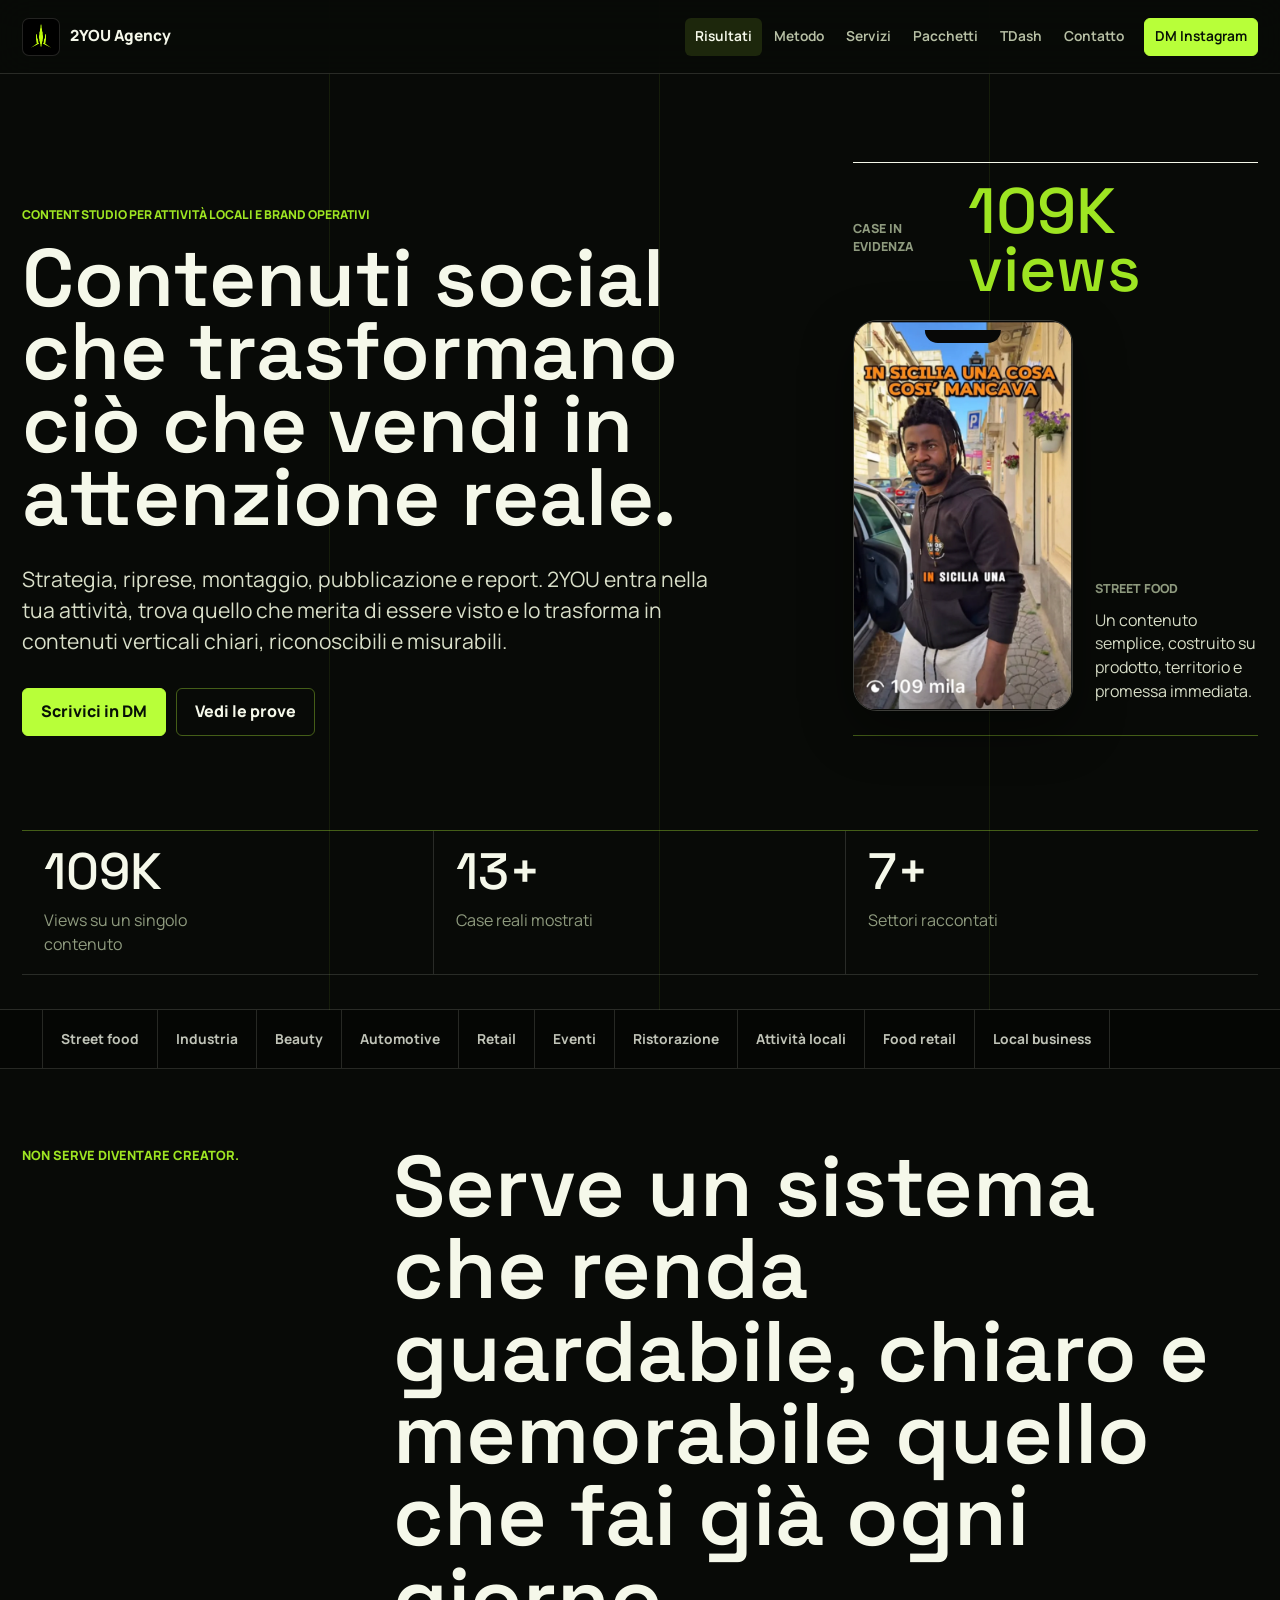
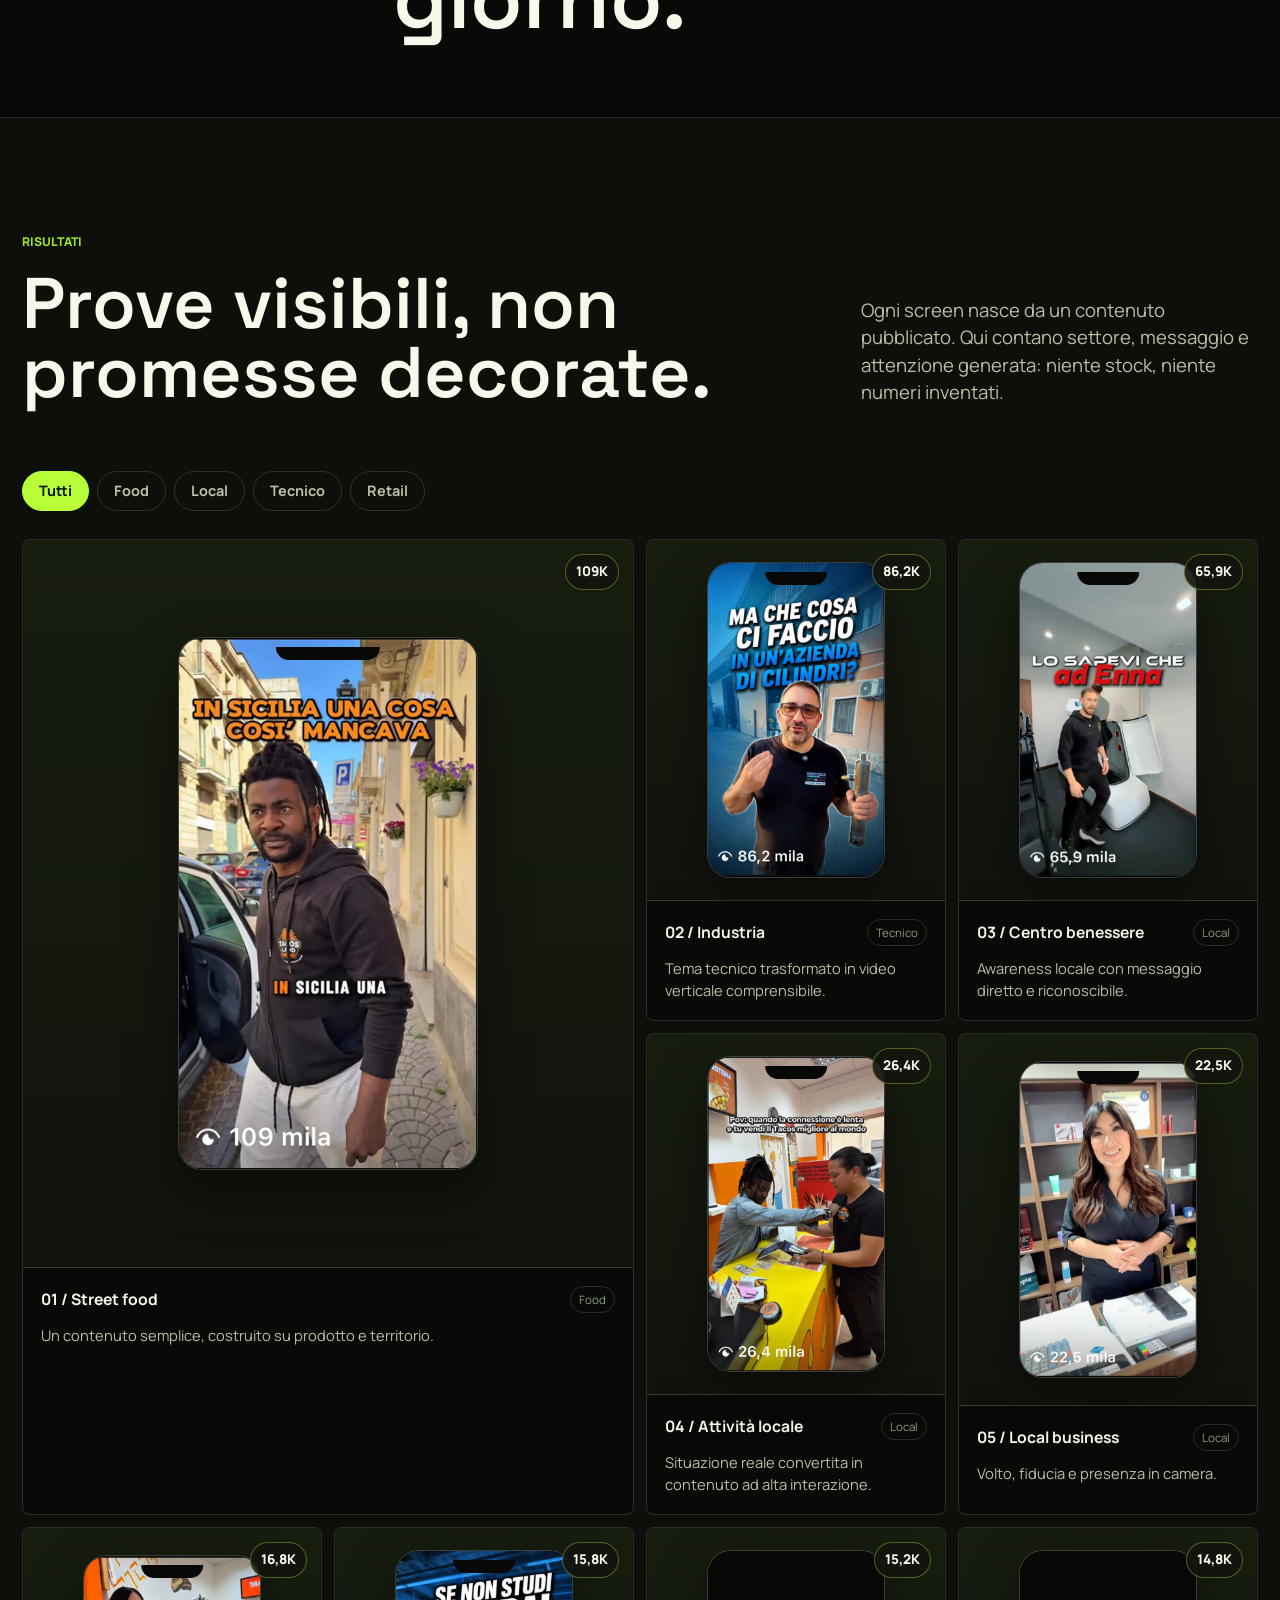
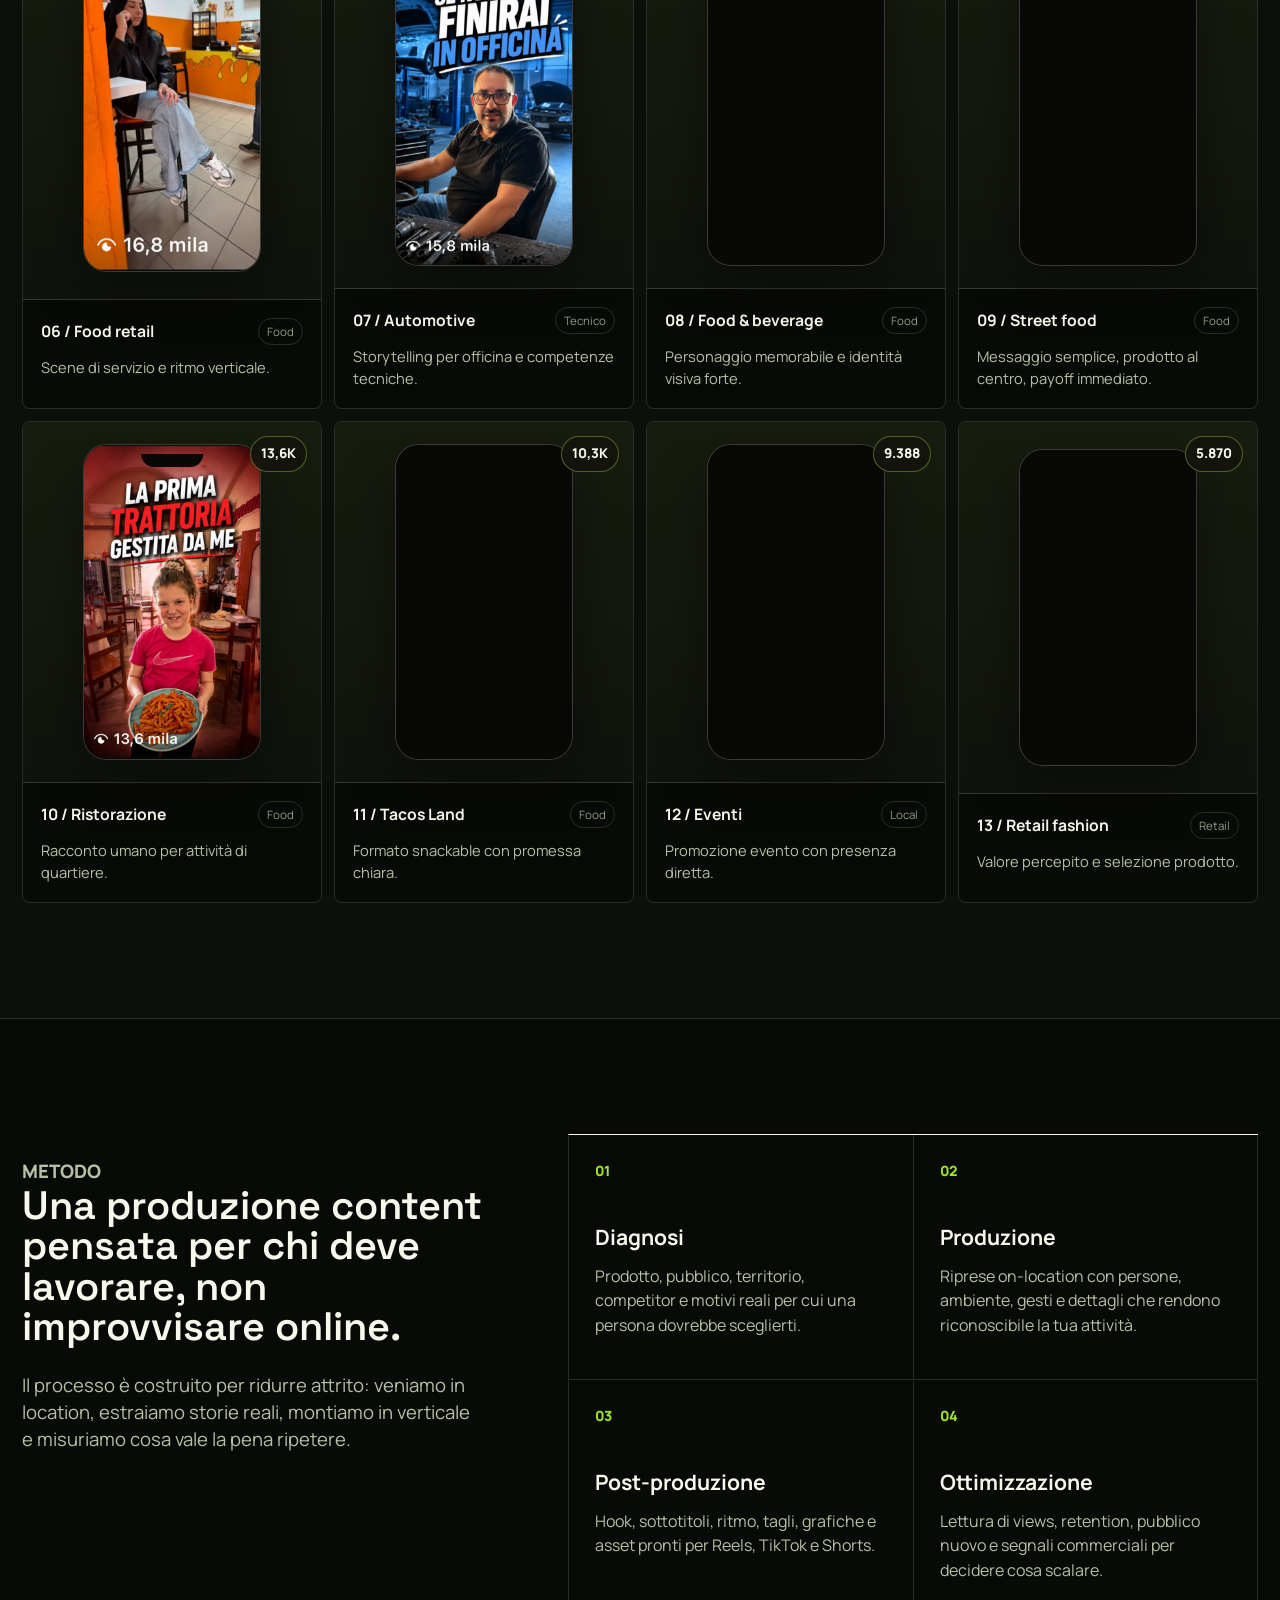
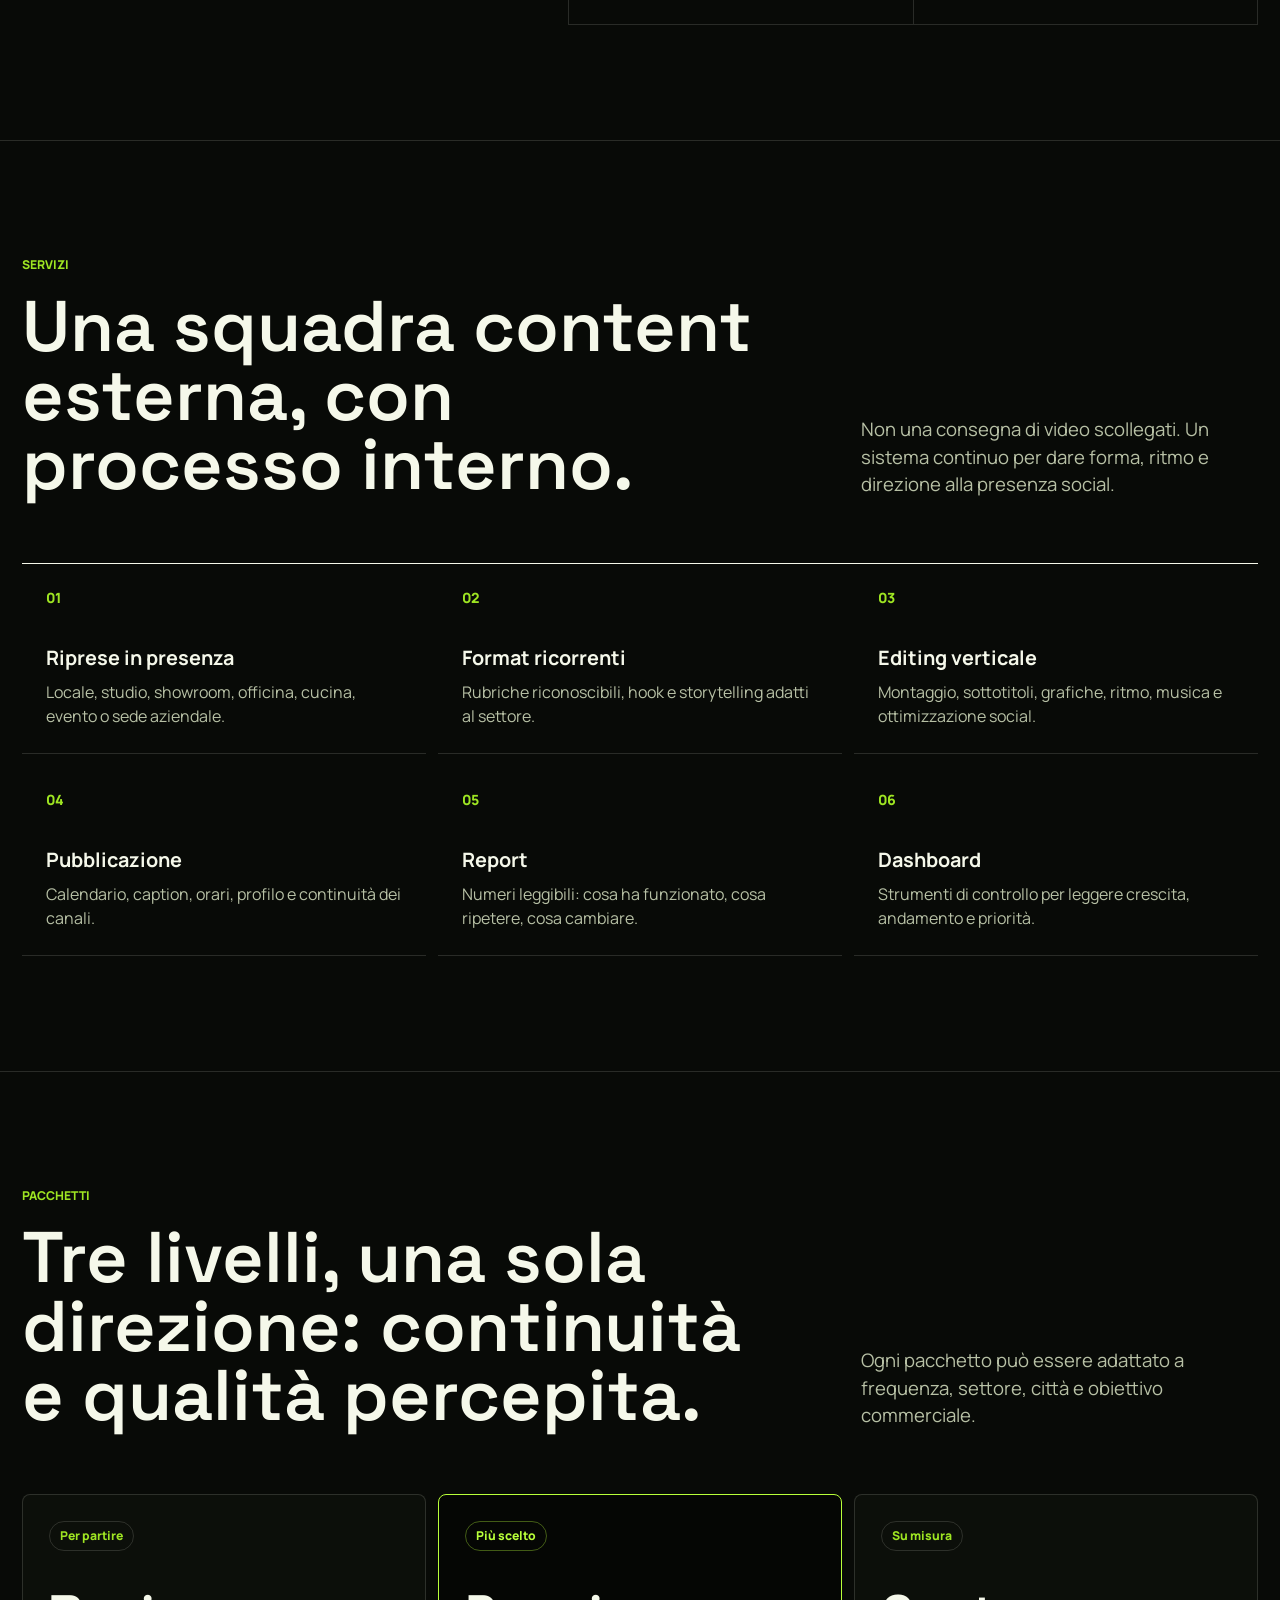
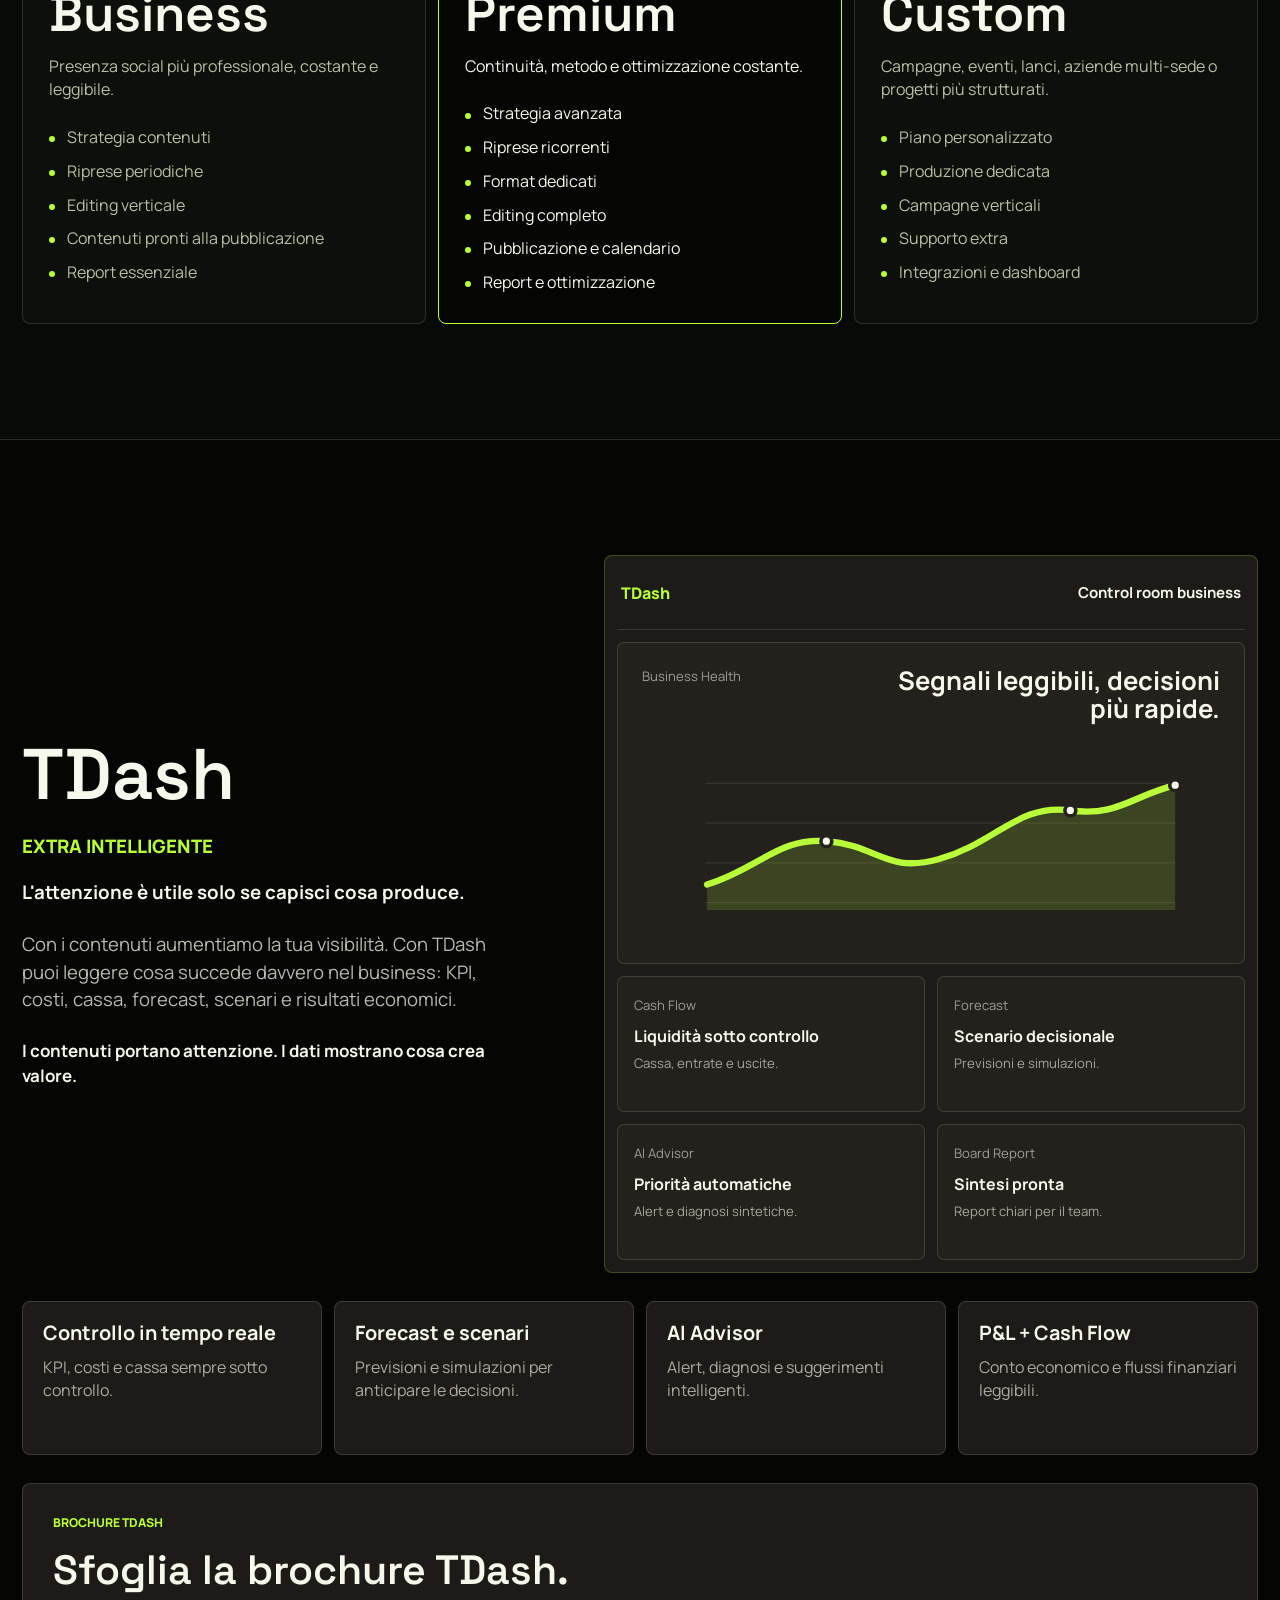
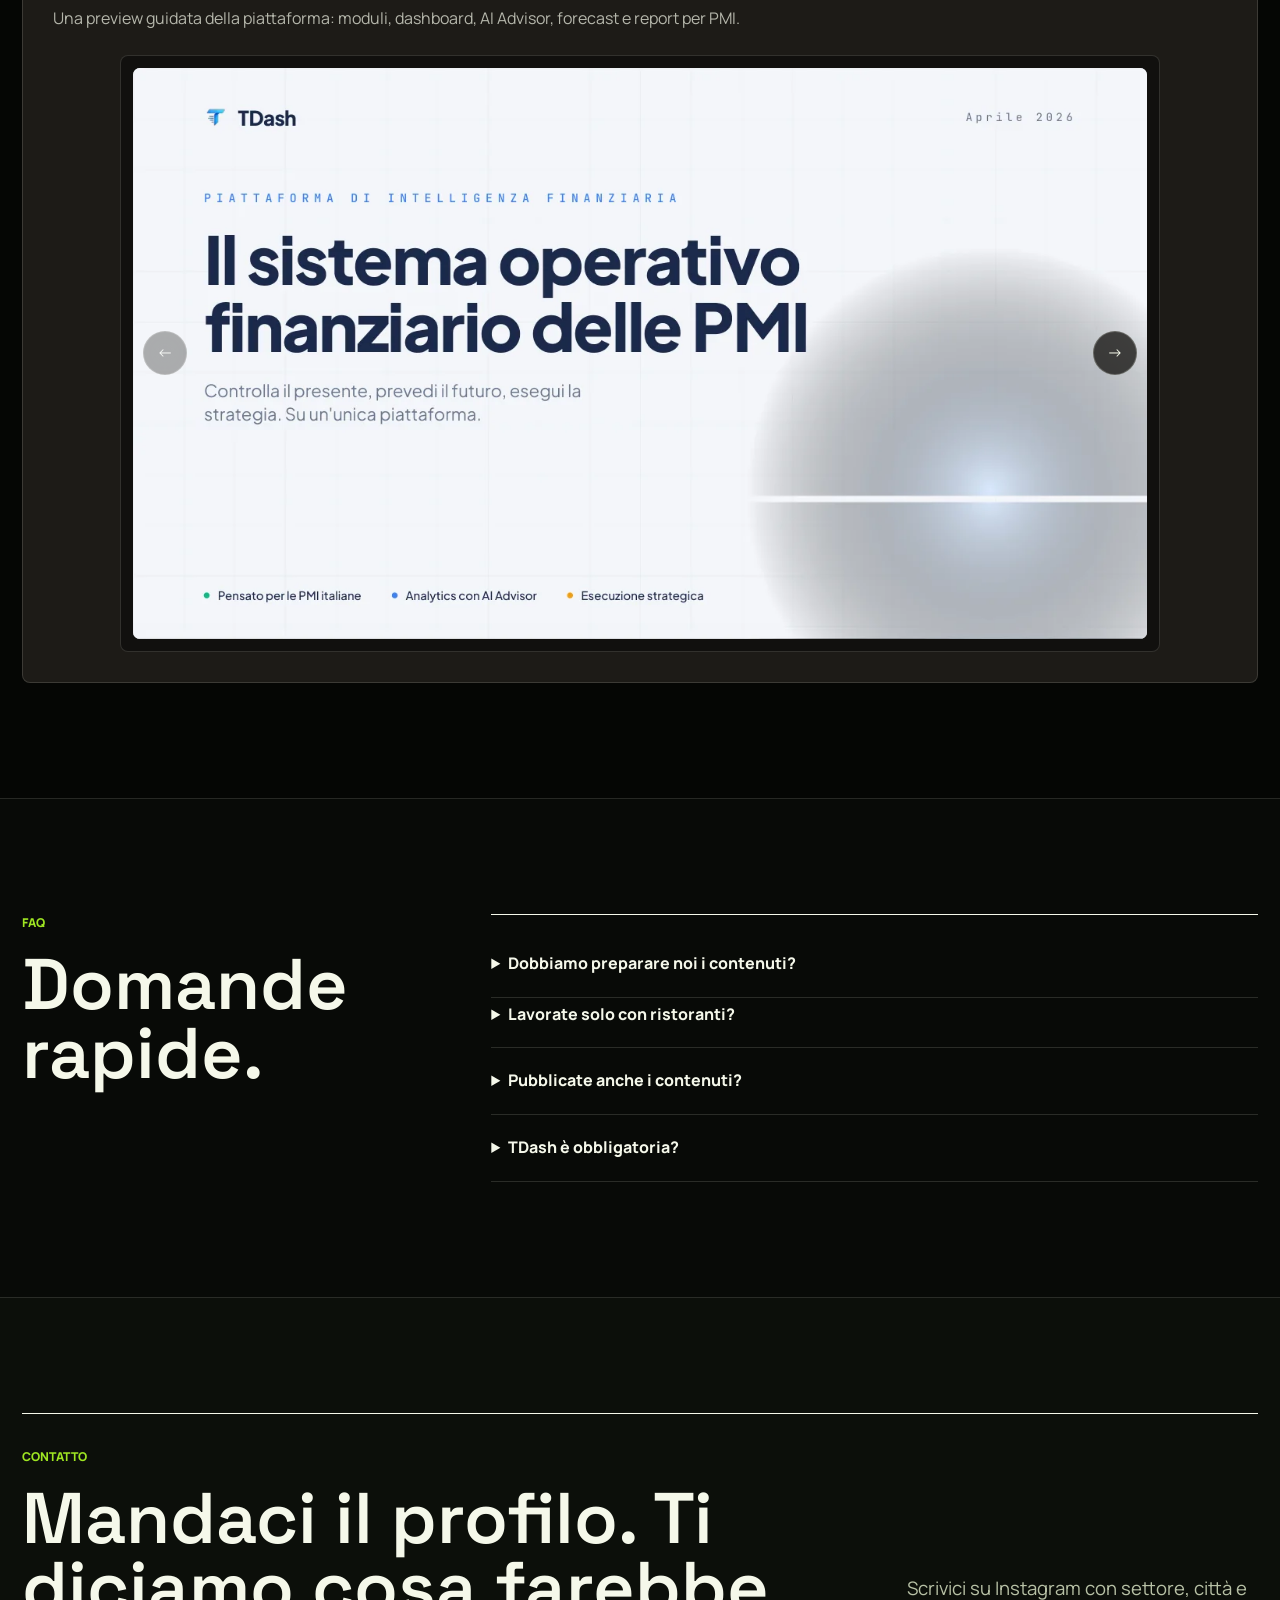
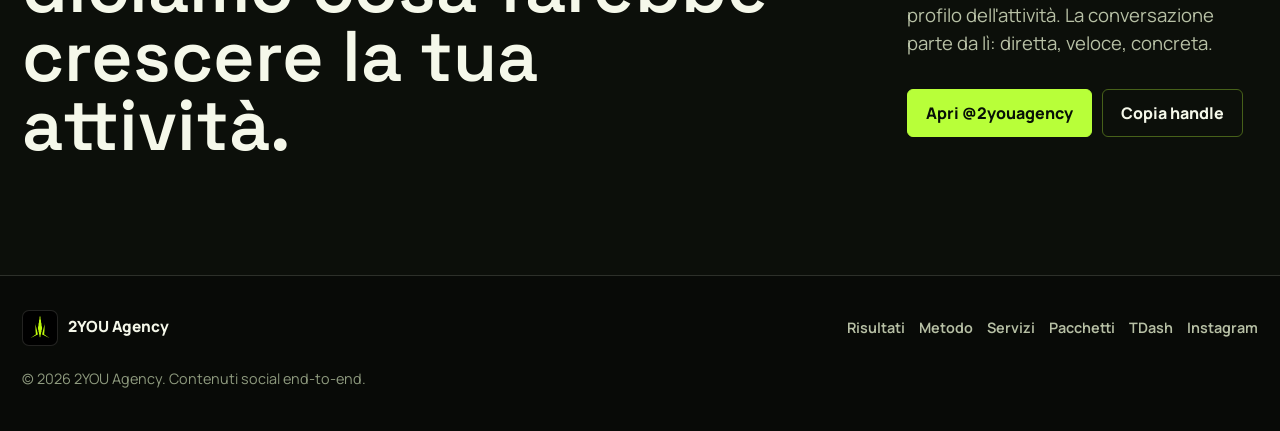
==== site/index.html @ 6267f38e "first commit" ====
<!doctype html>
<html lang="it">
  <head>
    <meta charset="utf-8">
    <meta name="viewport" content="width=device-width, initial-scale=1">
    <title>2YOU Agency | Video social, Reels e contenuti che generano attenzione</title>
    <meta name="description" content="2YOU Agency crea contenuti social end-to-end per aziende, professionisti e attività locali: strategia, riprese, editing, pubblicazione, report e risultati misurabili.">
    <meta name="theme-color" content="#f3eee6">
    <meta property="og:title" content="2YOU Agency">
    <meta property="og:description" content="Video verticali, Reels e contenuti social pensati per generare visibilità reale, richieste e riconoscibilità.">
    <meta property="og:type" content="website">
    <meta property="og:image" content="assets/brand/site-icon-512.png">
    <link rel="preconnect" href="https://fonts.googleapis.com">
    <link rel="preconnect" href="https://fonts.gstatic.com" crossorigin>
    <link href="https://fonts.googleapis.com/css2?family=Manrope:wght@400;500;600;700;800&family=Space+Grotesk:wght@500;600;700&display=swap" rel="stylesheet">
    <link rel="icon" type="image/png" sizes="32x32" href="assets/brand/favicon-32.png">
    <link rel="apple-touch-icon" href="assets/brand/apple-touch-icon.png">
    <link rel="stylesheet" href="styles.css">
  </head>
  <body>
    <a class="skip-link" href="#main">Salta al contenuto</a>

    <header class="site-header" data-header>
      <a class="brand" href="#top" aria-label="2YOU Agency home">
        <img src="assets/brand/logo-2you.png" alt="" width="40" height="40">
        <span data-brand-name>2YOU Agency</span>
      </a>

      <button class="nav-toggle" type="button" aria-expanded="false" aria-controls="site-nav" aria-label="Apri menu">
        <span></span>
        <span></span>
      </button>

      <nav id="site-nav" class="site-nav" aria-label="Navigazione principale">
        <a href="#risultati">Risultati</a>
        <a href="#metodo">Metodo</a>
        <a href="#servizi">Servizi</a>
        <a href="#pacchetti">Pacchetti</a>
        <a href="#tdash">TDash</a>
        <a href="#contatto">Contatto</a>
        <a class="nav-cta" href="https://www.instagram.com/2youagency/" target="_blank" rel="noopener">DM Instagram</a>
      </nav>
    </header>

    <main id="main">
      <section id="top" class="hero" aria-labelledby="hero-title">
        <div class="hero-copy" data-reveal>
          <p class="eyebrow">Content studio per attività locali e brand operativi</p>
          <h1 id="hero-title">Contenuti social che trasformano ciò che vendi in attenzione reale.</h1>
          <p class="hero-lead">Strategia, riprese, montaggio, pubblicazione e report. 2YOU entra nella tua attività, trova quello che merita di essere visto e lo trasforma in contenuti verticali chiari, riconoscibili e misurabili.</p>
          <div class="hero-actions">
            <a class="button button-primary" href="https://www.instagram.com/2youagency/" target="_blank" rel="noopener">Scrivici in DM</a>
            <a class="button button-secondary" href="#risultati">Vedi le prove</a>
          </div>
        </div>

        <aside class="hero-proof" aria-label="Case in evidenza" data-reveal>
          <div class="proof-header">
            <span>Case in evidenza</span>
            <strong>109K views</strong>
          </div>
          <div class="proof-visual">
            <div class="phone-shell hero-phone">
              <img src="assets/screens/work-09.webp" alt="Risultato Street food con 109K views organiche" width="1080" height="1920" loading="eager" fetchpriority="high" decoding="async">
            </div>
            <div class="proof-note">
              <span>Street food</span>
              <p>Un contenuto semplice, costruito su prodotto, territorio e promessa immediata.</p>
            </div>
          </div>
        </aside>

        <div class="hero-metrics" aria-label="Metriche principali" data-reveal>
          <article>
            <span data-counter data-value="109" data-suffix="K">109K</span>
            <p>Views su un singolo contenuto</p>
          </article>
          <article>
            <span data-counter data-value="13" data-suffix="+">13+</span>
            <p>Case reali mostrati</p>
          </article>
          <article>
            <span data-counter data-value="7" data-suffix="+">7+</span>
            <p>Settori raccontati</p>
          </article>
        </div>
      </section>

      <section class="proof-strip" aria-label="Settori serviti">
        <div class="proof-track">
          <span>Street food</span>
          <span>Industria</span>
          <span>Beauty</span>
          <span>Automotive</span>
          <span>Retail</span>
          <span>Eventi</span>
          <span>Ristorazione</span>
          <span>Attività locali</span>
          <span>Food retail</span>
          <span>Local business</span>
        </div>
      </section>

      <section class="statement section-tight" aria-label="Manifesto">
        <div class="section-shell statement-panel" data-reveal>
          <p>Non serve diventare creator.</p>
          <h2>Serve un sistema che renda guardabile, chiaro e memorabile quello che fai già ogni giorno.</h2>
        </div>
      </section>

      <section id="risultati" class="section results-section" aria-labelledby="results-title">
        <div class="section-shell">
          <div class="section-heading split" data-reveal>
            <div>
              <p class="section-label">Risultati</p>
              <h2 id="results-title">Prove visibili, non promesse decorate.</h2>
            </div>
            <p>Ogni screen nasce da un contenuto pubblicato. Qui contano settore, messaggio e attenzione generata: niente stock, niente numeri inventati.</p>
          </div>

          <div class="result-controls" aria-label="Filtra risultati" data-reveal>
            <button class="filter is-active" type="button" data-filter="all">Tutti</button>
            <button class="filter" type="button" data-filter="food">Food</button>
            <button class="filter" type="button" data-filter="local">Local</button>
            <button class="filter" type="button" data-filter="technical">Tecnico</button>
            <button class="filter" type="button" data-filter="retail">Retail</button>
          </div>

          <div id="result-grid" class="result-grid" aria-live="polite"></div>
        </div>
      </section>

      <section id="metodo" class="section method-section" aria-labelledby="method-title">
        <div class="section-shell method-layout">
          <div class="sticky-copy" data-reveal>
            <p class="section-label">Metodo</p>
            <h2 id="method-title">Una produzione content pensata per chi deve lavorare, non improvvisare online.</h2>
            <p>Il processo è costruito per ridurre attrito: veniamo in location, estraiamo storie reali, montiamo in verticale e misuriamo cosa vale la pena ripetere.</p>
          </div>

          <div class="method-board" data-reveal>
            <article>
              <span>01</span>
              <h3>Diagnosi</h3>
              <p>Prodotto, pubblico, territorio, competitor e motivi reali per cui una persona dovrebbe sceglierti.</p>
            </article>
            <article>
              <span>02</span>
              <h3>Produzione</h3>
              <p>Riprese on-location con persone, ambiente, gesti e dettagli che rendono riconoscibile la tua attività.</p>
            </article>
            <article>
              <span>03</span>
              <h3>Post-produzione</h3>
              <p>Hook, sottotitoli, ritmo, tagli, grafiche e asset pronti per Reels, TikTok e Shorts.</p>
            </article>
            <article>
              <span>04</span>
              <h3>Ottimizzazione</h3>
              <p>Lettura di views, retention, pubblico nuovo e segnali commerciali per decidere cosa scalare.</p>
            </article>
          </div>
        </div>
      </section>

      <section id="servizi" class="section services-section" aria-labelledby="services-title">
        <div class="section-shell">
          <div class="section-heading split" data-reveal>
            <div>
              <p class="section-label">Servizi</p>
              <h2 id="services-title">Una squadra content esterna, con processo interno.</h2>
            </div>
            <p>Non una consegna di video scollegati. Un sistema continuo per dare forma, ritmo e direzione alla presenza social.</p>
          </div>

          <div class="service-grid">
            <article data-reveal>
              <span>01</span>
              <h3>Riprese in presenza</h3>
              <p>Locale, studio, showroom, officina, cucina, evento o sede aziendale.</p>
            </article>
            <article data-reveal>
              <span>02</span>
              <h3>Format ricorrenti</h3>
              <p>Rubriche riconoscibili, hook e storytelling adatti al settore.</p>
            </article>
            <article data-reveal>
              <span>03</span>
              <h3>Editing verticale</h3>
              <p>Montaggio, sottotitoli, grafiche, ritmo, musica e ottimizzazione social.</p>
            </article>
            <article data-reveal>
              <span>04</span>
              <h3>Pubblicazione</h3>
              <p>Calendario, caption, orari, profilo e continuità dei canali.</p>
            </article>
            <article data-reveal>
              <span>05</span>
              <h3>Report</h3>
              <p>Numeri leggibili: cosa ha funzionato, cosa ripetere, cosa cambiare.</p>
            </article>
            <article data-reveal>
              <span>06</span>
              <h3>Dashboard</h3>
              <p>Strumenti di controllo per leggere crescita, andamento e priorità.</p>
            </article>
          </div>
        </div>
      </section>

      <section id="pacchetti" class="section packages-section" aria-labelledby="packages-title">
        <div class="section-shell">
          <div class="section-heading split" data-reveal>
            <div>
              <p class="section-label">Pacchetti</p>
              <h2 id="packages-title">Tre livelli, una sola direzione: continuità e qualità percepita.</h2>
            </div>
            <p>Ogni pacchetto può essere adattato a frequenza, settore, città e obiettivo commerciale.</p>
          </div>

          <div class="package-grid">
            <article class="package-card" data-reveal>
              <span class="package-badge">Per partire</span>
              <h3>Business</h3>
              <p>Presenza social più professionale, costante e leggibile.</p>
              <ul>
                <li>Strategia contenuti</li>
                <li>Riprese periodiche</li>
                <li>Editing verticale</li>
                <li>Contenuti pronti alla pubblicazione</li>
                <li>Report essenziale</li>
              </ul>
            </article>

            <article class="package-card package-featured" data-reveal>
              <span class="package-badge">Più scelto</span>
              <h3>Premium</h3>
              <p>Continuità, metodo e ottimizzazione costante.</p>
              <ul>
                <li>Strategia avanzata</li>
                <li>Riprese ricorrenti</li>
                <li>Format dedicati</li>
                <li>Editing completo</li>
                <li>Pubblicazione e calendario</li>
                <li>Report e ottimizzazione</li>
              </ul>
            </article>

            <article class="package-card" data-reveal>
              <span class="package-badge">Su misura</span>
              <h3>Custom</h3>
              <p>Campagne, eventi, lanci, aziende multi-sede o progetti più strutturati.</p>
              <ul>
                <li>Piano personalizzato</li>
                <li>Produzione dedicata</li>
                <li>Campagne verticali</li>
                <li>Supporto extra</li>
                <li>Integrazioni e dashboard</li>
              </ul>
            </article>
          </div>
        </div>
      </section>

      <section id="tdash" class="section tdash-section" aria-labelledby="tdash-title">
        <div class="section-shell tdash-layout">
          <div class="tdash-copy" data-reveal>
            <h2 id="tdash-title">TDash</h2>
            <p class="section-label">Extra intelligente</p>
            <h3>L'attenzione è utile solo se capisci cosa produce.</h3>
            <p>Con i contenuti aumentiamo la tua visibilità. Con TDash puoi leggere cosa succede davvero nel business: KPI, costi, cassa, forecast, scenari e risultati economici.</p>
            <strong>I contenuti portano attenzione. I dati mostrano cosa crea valore.</strong>
          </div>

          <div class="tdash-visual" aria-label="Mockup dashboard TDash dimostrativo" data-reveal>
            <div class="dashboard-top">
              <span>TDash</span>
              <strong>Control room business</strong>
            </div>
            <article class="dashboard-hero-card">
              <div class="dashboard-card-header">
                <span>Business Health</span>
                <strong>Segnali leggibili, decisioni più rapide.</strong>
              </div>
              <svg class="dashboard-chart" viewBox="0 0 640 220" role="img" aria-label="Grafico dimostrativo TDash con andamento business pulito">
                <path class="chart-grid" d="M70 48H590M70 92H590M70 136H590M70 180H590"></path>
                <path class="chart-area" d="M72 160C130 142 150 108 204 112C260 116 270 148 328 132C392 114 416 70 474 78C526 85 542 62 590 50V188H72Z"></path>
                <path class="chart-line" d="M72 160C130 142 150 108 204 112C260 116 270 148 328 132C392 114 416 70 474 78C526 85 542 62 590 50"></path>
                <circle class="chart-point" cx="204" cy="112" r="6"></circle>
                <circle class="chart-point" cx="474" cy="78" r="6"></circle>
                <circle class="chart-point" cx="590" cy="50" r="6"></circle>
              </svg>
            </article>
            <div class="dashboard-metric-grid">
              <article class="dashboard-card">
                <span>Cash Flow</span>
                <strong>Liquidità sotto controllo</strong>
                <em>Cassa, entrate e uscite.</em>
              </article>
              <article class="dashboard-card">
                <span>Forecast</span>
                <strong>Scenario decisionale</strong>
                <em>Previsioni e simulazioni.</em>
              </article>
              <article class="dashboard-card">
                <span>AI Advisor</span>
                <strong>Priorità automatiche</strong>
                <em>Alert e diagnosi sintetiche.</em>
              </article>
              <article class="dashboard-card">
                <span>Board Report</span>
                <strong>Sintesi pronta</strong>
                <em>Report chiari per il team.</em>
              </article>
            </div>
          </div>
        </div>

        <div class="section-shell benefit-grid">
          <article data-reveal>
            <h3>Controllo in tempo reale</h3>
            <p>KPI, costi e cassa sempre sotto controllo.</p>
          </article>
          <article data-reveal>
            <h3>Forecast e scenari</h3>
            <p>Previsioni e simulazioni per anticipare le decisioni.</p>
          </article>
          <article data-reveal>
            <h3>AI Advisor</h3>
            <p>Alert, diagnosi e suggerimenti intelligenti.</p>
          </article>
          <article data-reveal>
            <h3>P&amp;L + Cash Flow</h3>
            <p>Conto economico e flussi finanziari leggibili.</p>
          </article>
        </div>

        <div id="tdash-brochure" class="section-shell brochure-module" data-reveal>
          <div class="brochure-copy">
            <p class="section-label">Brochure TDash</p>
            <h3>Sfoglia la brochure TDash.</h3>
            <p>Una preview guidata della piattaforma: moduli, dashboard, AI Advisor, forecast e report per PMI.</p>
          </div>

          <div class="brochure-reader" tabindex="0" aria-label="Viewer brochure TDash">
            <div class="reader-frame">
              <button class="reader-arrow reader-arrow-prev" type="button" aria-label="Pagina precedente brochure" data-brochure-prev>
                <span aria-hidden="true">&larr;</span>
              </button>
              <button class="reader-page-button" type="button" aria-label="Ingrandisci pagina brochure TDash" data-brochure-zoom-open>
                <img src="assets/tdash/pages/tdash-page-01.webp" alt="Brochure TDash pagina 1" width="1300" height="732" decoding="async" data-brochure-page>
              </button>
              <button class="reader-arrow reader-arrow-next" type="button" aria-label="Pagina successiva brochure" data-brochure-next>
                <span aria-hidden="true">&rarr;</span>
              </button>
            </div>
          </div>
        </div>
      </section>

      <section class="section faq-section" aria-labelledby="faq-title">
        <div class="section-shell faq-layout">
          <div data-reveal>
            <p class="section-label">FAQ</p>
            <h2 id="faq-title">Domande rapide.</h2>
          </div>
          <div class="faq-list">
            <details data-reveal>
              <summary>Dobbiamo preparare noi i contenuti?</summary>
              <p>No. Il metodo nasce per ridurre al minimo il lavoro interno: definiamo il piano, veniamo in location e costruiamo i contenuti sul posto.</p>
            </details>
            <details data-reveal>
              <summary>Lavorate solo con ristoranti?</summary>
              <p>No. Il metodo si adatta a food, retail, beauty, automotive, eventi, attività locali e aziende tecniche.</p>
            </details>
            <details data-reveal>
              <summary>Pubblicate anche i contenuti?</summary>
              <p>Sì, il servizio può includere calendario, caption, pubblicazione e ottimizzazione.</p>
            </details>
            <details data-reveal>
              <summary>TDash è obbligatoria?</summary>
              <p>No. TDash è un extra integrabile per chi vuole leggere meglio l'andamento del business e collegare marketing e risultati.</p>
            </details>
          </div>
        </div>
      </section>

      <section id="contatto" class="section contact-section" aria-labelledby="contact-title">
        <div class="section-shell contact-panel" data-reveal>
          <div>
            <p class="section-label">Contatto</p>
            <h2 id="contact-title">Mandaci il profilo. Ti diciamo cosa farebbe crescere la tua attività.</h2>
          </div>
          <div class="contact-copy">
            <p>Scrivici su Instagram con settore, città e profilo dell'attività. La conversazione parte da lì: diretta, veloce, concreta.</p>
            <div class="contact-actions">
              <a class="button button-primary" href="https://www.instagram.com/2youagency/" target="_blank" rel="noopener">Apri @2youagency</a>
              <button class="button button-secondary" type="button" data-copy-handle>Copia handle</button>
            </div>
            <p class="copy-feedback" aria-live="polite" data-copy-feedback></p>
          </div>
        </div>
      </section>
    </main>

    <footer class="site-footer">
      <a class="brand footer-brand" href="#top">
        <img src="assets/brand/logo-2you.png" alt="" width="36" height="36">
        <span>2YOU Agency</span>
      </a>
      <nav class="footer-links" aria-label="Navigazione footer">
        <a href="#risultati">Risultati</a>
        <a href="#metodo">Metodo</a>
        <a href="#servizi">Servizi</a>
        <a href="#pacchetti">Pacchetti</a>
        <a href="#tdash">TDash</a>
        <a href="https://www.instagram.com/2youagency/" target="_blank" rel="noopener">Instagram</a>
      </nav>
      <p>© <span id="year"></span> 2YOU Agency. Contenuti social end-to-end.</p>
    </footer>

    <div class="lightbox" role="dialog" aria-modal="true" aria-labelledby="lightbox-title" aria-hidden="true" data-lightbox>
      <div class="lightbox-backdrop" data-lightbox-close></div>
      <div class="lightbox-panel" role="document">
        <button class="lightbox-close" type="button" aria-label="Chiudi risultato" data-lightbox-close>×</button>
        <div class="phone-shell lightbox-phone">
          <img src="assets/screens/work-09.webp" alt="" width="1080" height="1920" data-lightbox-image>
        </div>
        <div class="lightbox-copy">
          <span data-lightbox-category></span>
          <h2 id="lightbox-title" data-lightbox-sector></h2>
          <strong data-lightbox-views></strong>
          <p data-lightbox-insight></p>
        </div>
      </div>
    </div>

    <div class="brochure-zoom" role="dialog" aria-modal="true" aria-labelledby="brochure-zoom-title" aria-hidden="true" data-brochure-zoom>
      <div class="brochure-zoom-backdrop" data-brochure-zoom-close></div>
      <div class="brochure-zoom-panel" role="document">
        <div class="brochure-zoom-top">
          <h2 id="brochure-zoom-title">Brochure TDash</h2>
          <button class="brochure-zoom-close" type="button" aria-label="Chiudi brochure" data-brochure-zoom-close>×</button>
        </div>
        <div class="brochure-zoom-stage">
          <img src="assets/tdash/pages/tdash-page-01.webp" alt="Brochure TDash pagina 1 ingrandita" width="1300" height="732" decoding="async" data-brochure-zoom-image>
        </div>
        <div class="brochure-zoom-controls">
          <button type="button" data-brochure-zoom-prev>Indietro</button>
          <button type="button" data-brochure-zoom-next>Avanti</button>
        </div>
      </div>
    </div>

    <script type="application/ld+json">
      {
        "@context": "https://schema.org",
        "@type": "Organization",
        "name": "2YOU Agency",
        "url": "https://www.instagram.com/2youagency/",
        "sameAs": ["https://www.instagram.com/2youagency/"],
        "description": "Agenzia di contenuti social end-to-end per video verticali, Reels, TikTok, Shorts e report."
      }
    </script>
    <script src="script.js" defer></script>
  </body>
</html>
---- site/styles.css ----
﻿:root {
  color-scheme: dark;
  --paper: #080a07;
  --paper-warm: #10130d;
  --paper-soft: #0c0f0a;
  --ink: #f5f8ea;
  --ink-soft: #d9dfc9;
  --muted: #8f9b7f;
  --muted-strong: #b7c0a5;
  --line: rgba(245, 248, 234, 0.14);
  --line-strong: rgba(184, 255, 57, 0.34);
  --accent: #b8ff39;
  --accent-dark: #9ee522;
  --olive: #627255;
  --charcoal: #050604;
  --charcoal-soft: #11150d;
  --white: #071006;
  --font-body: "Manrope", Inter, ui-sans-serif, system-ui, -apple-system, BlinkMacSystemFont, "Segoe UI", sans-serif;
  --font-display: "Space Grotesk", "Manrope", Inter, ui-sans-serif, system-ui, sans-serif;
  --max: 1240px;
  --radius: 8px;
  --header-h: 74px;
}

* {
  box-sizing: border-box;
}

html {
  scroll-behavior: smooth;
}

body {
  margin: 0;
  min-width: 320px;
  overflow-x: hidden;
  background: var(--paper);
  color: var(--ink);
  font-family: var(--font-body);
  font-size: 16px;
  line-height: 1.48;
  letter-spacing: 0;
  text-rendering: optimizeLegibility;
  -webkit-font-smoothing: antialiased;
}

img {
  display: block;
  max-width: 100%;
}

a {
  color: inherit;
  text-decoration: none;
}

button {
  font: inherit;
}

a:focus-visible,
button:focus-visible,
summary:focus-visible {
  outline: 2px solid var(--accent);
  outline-offset: 3px;
}

body.is-locked {
  overflow: hidden;
}

.skip-link {
  position: fixed;
  top: 12px;
  left: 12px;
  z-index: 200;
  padding: 10px 14px;
  border-radius: 6px;
  background: var(--ink);
  color: var(--white);
  transform: translateY(-150%);
}

.skip-link:focus {
  transform: translateY(0);
}

.site-header {
  position: fixed;
  top: 0;
  left: 0;
  z-index: 100;
  display: flex;
  width: 100%;
  min-height: var(--header-h);
  align-items: center;
  justify-content: space-between;
  gap: 22px;
  padding: 14px max(22px, calc((100% - var(--max)) / 2));
  border-bottom: 1px solid var(--line);
  background: rgba(8, 10, 7, 0.9);
  backdrop-filter: blur(18px);
}

.brand {
  display: inline-flex;
  min-width: 0;
  align-items: center;
  gap: 10px;
  color: var(--ink);
  font-size: 0.96rem;
  font-weight: 800;
  white-space: nowrap;
}

.brand img {
  width: 38px;
  height: 38px;
  border: 1px solid var(--line);
  border-radius: 7px;
  background: #000;
  object-fit: cover;
}

.site-nav {
  display: flex;
  align-items: center;
  gap: 2px;
}

.site-nav a {
  display: inline-flex;
  min-height: 38px;
  align-items: center;
  justify-content: center;
  border-radius: 6px;
  padding: 0 10px;
  color: var(--muted-strong);
  font-size: 0.86rem;
  font-weight: 650;
  transition: background 160ms ease, color 160ms ease;
}

.site-nav a:hover,
.site-nav a.is-active {
  background: rgba(184, 255, 57, 0.12);
  color: var(--ink);
}

.site-nav .nav-cta {
  margin-left: 8px;
  border: 1px solid var(--accent);
  background: var(--accent);
  color: var(--white);
}

.site-nav .nav-cta:hover {
  background: var(--ink);
  border-color: var(--ink);
  color: var(--paper);
}

.nav-toggle {
  display: none;
  width: 42px;
  height: 42px;
  align-items: center;
  justify-content: center;
  flex-direction: column;
  gap: 6px;
  border: 1px solid var(--line-strong);
  border-radius: 7px;
  background: transparent;
  color: var(--ink);
  cursor: pointer;
}

.nav-toggle span {
  width: 18px;
  height: 2px;
  border-radius: 999px;
  background: currentColor;
}

.section,
.section-tight {
  position: relative;
  border-bottom: 1px solid var(--line);
}

.section {
  padding: clamp(82px, 9vw, 132px) 22px;
}

.section-tight {
  padding: clamp(54px, 6vw, 84px) 22px;
}

section[id] {
  scroll-margin-top: calc(var(--header-h) + 20px);
}

.section-shell {
  width: min(100%, var(--max));
  margin: 0 auto;
}

.eyebrow,
.section-label {
  margin: 0 0 18px;
  color: var(--accent-dark);
  font-size: 0.76rem;
  font-weight: 850;
  letter-spacing: 0;
  text-transform: uppercase;
}

.section-heading {
  margin-bottom: clamp(34px, 5vw, 64px);
}

.section-heading.split {
  display: grid;
  grid-template-columns: minmax(0, 0.98fr) minmax(280px, 0.52fr);
  gap: clamp(28px, 7vw, 92px);
  align-items: end;
}

.section-heading h2,
.sticky-copy h2,
.tdash-copy h2,
.faq-layout h2,
.contact-panel h2 {
  margin: 0;
  font-family: var(--font-display);
  font-size: clamp(2.55rem, 5.6vw, 5.9rem);
  font-weight: 600;
  line-height: 0.96;
  letter-spacing: 0;
}

.section-heading p:last-child,
.sticky-copy p,
.tdash-copy p,
.contact-copy p {
  margin: 0;
  color: var(--muted-strong);
  font-size: clamp(1rem, 1.45vw, 1.18rem);
}

.hero {
  position: relative;
  display: grid;
  min-height: 88svh;
  grid-template-columns: minmax(0, 1.06fr) minmax(320px, 0.58fr);
  grid-template-areas:
    "copy proof"
    "metrics metrics";
  gap: clamp(38px, 7vw, 92px);
  align-items: end;
  padding: calc(var(--header-h) + clamp(46px, 8vw, 88px)) max(22px, calc((100% - var(--max)) / 2)) 34px;
  border-bottom: 1px solid var(--line);
  background:
    linear-gradient(90deg, transparent 0, transparent calc(100% - 1px), rgba(184, 255, 57, 0.08) calc(100% - 1px)),
    var(--paper);
  background-size: calc((100% - min(100%, var(--max))) / 2 + min(100%, var(--max)) / 4) 100%, auto;
}

.hero-copy {
  grid-area: copy;
  max-width: 820px;
}

.hero h1 {
  max-width: 900px;
  margin: 0;
  font-family: var(--font-display);
  font-size: clamp(3.45rem, 6.35vw, 6.85rem);
  font-weight: 600;
  line-height: 0.9;
  letter-spacing: 0;
}

.hero-lead {
  max-width: 690px;
  margin: 28px 0 0;
  color: var(--ink-soft);
  font-size: clamp(1.08rem, 1.65vw, 1.32rem);
}

.hero-actions,
.contact-actions {
  display: flex;
  flex-wrap: wrap;
  gap: 10px;
  margin-top: 32px;
}

.button {
  display: inline-flex;
  min-height: 48px;
  align-items: center;
  justify-content: center;
  border: 1px solid var(--ink);
  border-radius: 6px;
  padding: 0 18px;
  background: transparent;
  color: var(--ink);
  font-weight: 780;
  cursor: pointer;
  transition: background 170ms ease, border-color 170ms ease, color 170ms ease, transform 170ms ease;
}

.button:hover {
  transform: translateY(-2px);
}

.button-primary {
  border-color: var(--accent);
  background: var(--accent);
  color: var(--white);
}

.button-primary:hover {
  border-color: var(--ink);
  background: var(--ink);
  color: var(--paper);
}

.button-secondary {
  border-color: var(--line-strong);
}

.button-secondary:hover {
  border-color: var(--ink);
  background: rgba(245, 248, 234, 0.06);
}

.hero-proof {
  grid-area: proof;
  display: grid;
  gap: 22px;
  align-self: end;
  border-top: 1px solid var(--ink);
  border-bottom: 1px solid var(--line-strong);
  padding: 20px 0 24px;
}

.proof-header {
  display: flex;
  align-items: baseline;
  justify-content: space-between;
  gap: 18px;
}

.proof-header span,
.proof-note span {
  color: var(--muted);
  font-size: 0.78rem;
  font-weight: 850;
  text-transform: uppercase;
}

.proof-header strong {
  color: var(--accent-dark);
  font-family: var(--font-display);
  font-size: clamp(2.3rem, 5vw, 4.2rem);
  font-weight: 500;
  line-height: 0.9;
}

.proof-visual {
  display: grid;
  grid-template-columns: minmax(150px, 220px) minmax(0, 1fr);
  gap: 22px;
  align-items: end;
}

.phone-shell {
  position: relative;
  overflow: hidden;
  border: 1px solid rgba(245, 248, 234, 0.22);
  border-radius: 24px;
  background: #080807;
  box-shadow: 0 18px 52px rgba(0, 0, 0, 0.42);
}

.phone-shell::before {
  position: absolute;
  top: 9px;
  left: 50%;
  z-index: 2;
  width: 35%;
  height: 13px;
  border-radius: 0 0 13px 13px;
  background: #080807;
  content: "";
  transform: translateX(-50%);
}

.phone-shell img {
  width: 100%;
  height: 100%;
  object-fit: contain;
  background: #080807;
}

.hero-phone {
  width: 100%;
  aspect-ratio: 9 / 16;
}

.proof-note {
  display: grid;
  gap: 10px;
  padding-bottom: 8px;
}

.proof-note p {
  margin: 0;
  color: var(--ink-soft);
  font-size: 1rem;
}

.hero-metrics {
  grid-area: metrics;
  display: grid;
  grid-template-columns: repeat(3, minmax(0, 1fr));
  margin-top: 4px;
  border-top: 1px solid var(--line-strong);
  border-bottom: 1px solid var(--line);
}

.hero-metrics article {
  min-height: 94px;
  padding: 18px 22px;
  border-right: 1px solid var(--line);
}

.hero-metrics article:last-child {
  border-right: 0;
}

.hero-metrics span {
  display: block;
  font-family: var(--font-display);
  font-size: clamp(2rem, 4vw, 3.8rem);
  font-weight: 500;
  line-height: 0.9;
}

.hero-metrics p {
  max-width: 220px;
  margin: 14px 0 0;
  color: var(--muted);
}

.proof-strip {
  overflow: hidden;
  border-bottom: 1px solid rgba(245, 248, 234, 0.14);
  background: var(--charcoal);
  color: var(--ink);
}

.proof-track {
  display: flex;
  width: min(100%, var(--max));
  flex-wrap: wrap;
  margin: 0 auto;
  padding: 0 22px;
}

.proof-track span {
  min-height: 58px;
  align-content: center;
  border-left: 1px solid rgba(245, 248, 234, 0.14);
  padding: 0 18px;
  color: rgba(245, 248, 234, 0.78);
  font-size: 0.86rem;
  font-weight: 720;
}

.proof-track span:last-child {
  border-right: 1px solid rgba(245, 248, 234, 0.14);
}

.statement-panel {
  display: grid;
  grid-template-columns: 0.34fr 1fr;
  gap: clamp(26px, 6vw, 82px);
  align-items: start;
}

.statement-panel p {
  margin: 0;
  color: var(--accent-dark);
  font-size: 0.8rem;
  font-weight: 850;
  text-transform: uppercase;
}

.statement-panel h2 {
  margin: 0;
  font-family: var(--font-display);
  font-size: clamp(2.6rem, 6.7vw, 7rem);
  font-weight: 600;
  line-height: 0.96;
}

.results-section {
  background: var(--paper-soft);
}

.result-controls {
  display: flex;
  flex-wrap: wrap;
  gap: 8px;
  margin-bottom: 28px;
}

.filter {
  min-height: 40px;
  border: 1px solid var(--line);
  border-radius: 999px;
  padding: 0 16px;
  background: transparent;
  color: var(--muted-strong);
  font-size: 0.9rem;
  font-weight: 720;
  cursor: pointer;
  transition: background 170ms ease, border-color 170ms ease, color 170ms ease;
}

.filter:hover,
.filter:focus-visible,
.filter.is-active {
  border-color: var(--accent);
  background: var(--accent);
  color: var(--white);
}

.result-grid {
  display: grid;
  grid-template-columns: repeat(4, minmax(0, 1fr));
  gap: 12px;
}

.result-card {
  display: grid;
  min-height: 360px;
  border: 1px solid var(--line);
  border-radius: var(--radius);
  background: var(--paper);
  cursor: pointer;
  overflow: hidden;
  transition: border-color 180ms ease, transform 180ms ease, background 180ms ease;
}

.result-card:hover,
.result-card:focus-visible {
  border-color: var(--accent);
  background: var(--charcoal-soft);
  transform: translateY(-3px);
}

.result-card.is-hidden {
  display: none;
}

.result-card:first-child {
  grid-column: span 2;
  grid-row: span 2;
}

.result-media {
  position: relative;
  display: grid;
  min-height: 250px;
  place-items: center;
  border-bottom: 1px solid var(--line);
  padding: 22px;
  background:
    linear-gradient(180deg, rgba(184, 255, 57, 0.045), transparent),
    var(--paper-warm);
}

.result-phone {
  width: min(100%, 178px);
  aspect-ratio: 9 / 16;
}

.result-card:first-child .result-media {
  min-height: 580px;
}

.result-card:first-child .result-phone {
  width: min(100%, 300px);
}

.result-views {
  position: absolute;
  top: 14px;
  right: 14px;
  z-index: 3;
  border: 1px solid rgba(184, 255, 57, 0.34);
  border-radius: 999px;
  padding: 7px 10px;
  background: rgba(21, 20, 17, 0.88);
  color: var(--ink);
  font-size: 0.84rem;
  font-weight: 850;
}

.result-copy {
  display: grid;
  align-content: start;
  gap: 12px;
  padding: 18px;
}

.result-meta {
  display: flex;
  align-items: center;
  justify-content: space-between;
  gap: 12px;
}

.result-meta strong {
  color: var(--ink);
  font-size: 0.98rem;
}

.category-badge {
  border: 1px solid var(--line);
  border-radius: 999px;
  padding: 4px 8px;
  color: var(--muted);
  font-size: 0.72rem;
  text-transform: capitalize;
}

.result-copy p {
  margin: 0;
  color: var(--muted-strong);
  font-size: 0.92rem;
}

.method-section,
.packages-section,
.faq-section {
  background: var(--paper);
}

.method-section .sticky-copy h2 {
  max-width: 520px;
  font-size: clamp(2.05rem, 3.1vw, 3.65rem);
  line-height: 1.02;
}

.method-layout {
  display: grid;
  grid-template-columns: minmax(0, 0.8fr) minmax(0, 1.2fr);
  gap: clamp(34px, 7vw, 86px);
  align-items: start;
}

.sticky-copy {
  position: sticky;
  top: calc(var(--header-h) + 38px);
}

.sticky-copy p {
  margin-top: 24px;
}

.method-board {
  display: grid;
  grid-template-columns: repeat(2, minmax(0, 1fr));
  border-top: 1px solid var(--ink);
  border-left: 1px solid var(--line);
}

.method-board article {
  min-height: 210px;
  padding: 26px;
  border-right: 1px solid var(--line);
  border-bottom: 1px solid var(--line);
}

.method-board span,
.service-grid span {
  display: block;
  color: var(--accent-dark);
  font-size: 0.88rem;
  font-weight: 850;
}

.method-board h3 {
  margin: 44px 0 12px;
  font-size: clamp(1.32rem, 1.55vw, 1.62rem);
  line-height: 1.05;
}

.method-board p,
.service-grid p,
.package-card p,
.package-card li,
.benefit-grid p,
.faq-list p {
  color: var(--muted-strong);
}

.method-board p,
.service-grid p {
  font-size: 1rem;
  line-height: 1.52;
}

.service-grid,
.package-grid,
.benefit-grid {
  display: grid;
  gap: 12px;
}

.service-grid {
  grid-template-columns: repeat(3, minmax(0, 1fr));
  border-top: 1px solid var(--ink);
}

.service-grid article {
  min-height: 190px;
  border-bottom: 1px solid var(--line);
  padding: 24px;
}

.service-grid h3,
.package-card h3,
.benefit-grid h3 {
  margin: 0;
  color: var(--ink);
  font-size: 1.24rem;
  line-height: 1.08;
}

.service-grid h3 {
  margin-top: 38px;
}

.service-grid p,
.benefit-grid p {
  margin: 12px 0 0;
}

.package-grid {
  grid-template-columns: repeat(3, minmax(0, 1fr));
  align-items: stretch;
}

.package-card {
  min-height: 430px;
  border: 1px solid var(--line);
  border-radius: var(--radius);
  padding: 26px;
  background: var(--paper-soft);
}

.package-featured {
  border-color: var(--accent);
  background: var(--charcoal);
  color: var(--ink);
}

.package-featured h3,
.package-featured p,
.package-featured li {
  color: var(--ink);
}

.package-featured .package-badge {
  border-color: rgba(184, 255, 57, 0.34);
  color: var(--accent);
}

.package-badge {
  display: inline-flex;
  min-height: 30px;
  align-items: center;
  border: 1px solid var(--line);
  border-radius: 999px;
  padding: 0 10px;
  color: var(--accent-dark);
  font-size: 0.76rem;
  font-weight: 850;
}

.package-card h3 {
  margin-top: 38px;
  font-family: var(--font-display);
  font-size: clamp(2.25rem, 4vw, 3.6rem);
  font-weight: 600;
  line-height: 0.98;
}

.package-card p {
  margin: 16px 0 24px;
}

.package-card ul {
  display: grid;
  gap: 10px;
  margin: 0;
  padding: 0;
  list-style: none;
}

.package-card li {
  position: relative;
  padding-left: 18px;
}

.package-card li::before {
  position: absolute;
  top: 0.64em;
  left: 0;
  width: 6px;
  height: 6px;
  border-radius: 999px;
  background: var(--accent);
  content: "";
}

.package-featured li::before {
  background: var(--accent);
}

.tdash-section {
  background: var(--charcoal);
  color: var(--ink);
}

.tdash-section .section-label {
  color: var(--accent);
}

.tdash-layout {
  display: grid;
  grid-template-columns: minmax(0, 0.86fr) minmax(360px, 1.14fr);
  gap: clamp(36px, 7vw, 88px);
  align-items: center;
}

.tdash-copy h2,
.tdash-copy p,
.tdash-copy strong {
  color: var(--ink);
}

.tdash-copy p {
  margin-top: 24px;
  color: rgba(245, 248, 234, 0.74);
}

.tdash-copy strong {
  display: block;
  margin-top: 24px;
  font-size: 1.06rem;
}

.tdash-visual {
  border: 1px solid rgba(184, 255, 57, 0.22);
  border-radius: var(--radius);
  padding: 12px;
  background: #1d1b17;
}

.dashboard-top {
  display: flex;
  min-height: 62px;
  align-items: center;
  justify-content: space-between;
  gap: 18px;
  border-bottom: 1px solid rgba(245, 248, 234, 0.14);
  padding: 4px 4px 14px;
}

.dashboard-top span {
  color: var(--accent);
  font-weight: 850;
}

.dashboard-top strong {
  color: var(--ink);
  font-size: 0.94rem;
}

.dashboard-hero-card {
  margin-top: 12px;
  border: 1px solid rgba(245, 248, 234, 0.14);
  border-radius: 7px;
  padding: clamp(16px, 2.2vw, 24px);
  background: #24211c;
}

.dashboard-card-header {
  display: flex;
  align-items: start;
  justify-content: space-between;
  gap: 18px;
}

.dashboard-card-header span,
.dashboard-card span {
  color: rgba(245, 248, 234, 0.58);
  font-size: 0.82rem;
}

.dashboard-card-header strong {
  max-width: 330px;
  color: var(--ink);
  font-size: clamp(1.12rem, 2vw, 1.62rem);
  line-height: 1.08;
  text-align: right;
}

.dashboard-chart {
  display: block;
  width: 100%;
  height: auto;
  margin-top: 18px;
}

.chart-grid {
  fill: none;
  stroke: rgba(245, 248, 234, 0.12);
  stroke-width: 1;
}

.chart-area {
  fill: rgba(184, 255, 57, 0.16);
}

.chart-line {
  fill: none;
  stroke: var(--accent);
  stroke-linecap: round;
  stroke-width: 7;
}

.chart-point {
  fill: var(--ink);
  stroke: #24211c;
  stroke-width: 4;
}

.dashboard-metric-grid {
  display: grid;
  grid-template-columns: repeat(2, minmax(0, 1fr));
  gap: 12px;
  margin-top: 12px;
}

.dashboard-card {
  min-height: 136px;
  border: 1px solid rgba(245, 248, 234, 0.14);
  border-radius: 7px;
  padding: 16px;
  background: #24211c;
}

.dashboard-card strong {
  display: block;
  margin-top: 10px;
  color: var(--ink);
  line-height: 1.18;
}

.dashboard-card em {
  display: block;
  margin-top: 8px;
  color: rgba(245, 248, 234, 0.62);
  font-size: 0.82rem;
  font-style: normal;
}

.benefit-grid {
  grid-template-columns: repeat(4, minmax(0, 1fr));
  margin-top: 28px;
}

.benefit-grid article {
  min-height: 154px;
  border: 1px solid rgba(245, 248, 234, 0.14);
  border-radius: var(--radius);
  padding: 20px;
  background: #1d1b17;
}

.benefit-grid h3 {
  color: var(--ink);
}

.benefit-grid p {
  color: rgba(245, 248, 234, 0.66);
}

.brochure-module {
  display: grid;
  gap: 24px;
  margin-top: 28px;
  scroll-margin-top: 98px;
  border: 1px solid rgba(245, 248, 234, 0.14);
  border-radius: var(--radius);
  padding: clamp(18px, 3vw, 30px);
  background: #1d1b17;
}

.brochure-copy {
  max-width: 760px;
}

.brochure-copy h3 {
  margin: 0;
  color: var(--ink);
  font-family: var(--font-display);
  font-size: clamp(1.9rem, 3.2vw, 3.6rem);
  font-weight: 600;
  line-height: 1;
}

.brochure-copy p:not(.section-label) {
  margin: 16px 0 0;
  color: rgba(245, 248, 234, 0.7);
}

.brochure-reader {
  width: min(100%, 1040px);
  min-width: 0;
  justify-self: center;
  border: 1px solid rgba(245, 248, 234, 0.14);
  border-radius: var(--radius);
  background: #11100e;
  overflow: hidden;
}

.reader-frame {
  position: relative;
  display: grid;
  justify-items: center;
  padding: clamp(8px, 1.15vw, 12px);
}

.reader-arrow {
  position: absolute;
  top: 50%;
  z-index: 3;
  display: grid;
  width: 44px;
  height: 44px;
  place-items: center;
  border: 1px solid rgba(245, 248, 234, 0.22);
  border-radius: 999px;
  background: rgba(21, 20, 17, 0.78);
  color: var(--ink);
  backdrop-filter: blur(12px);
  cursor: pointer;
  transform: translateY(-50%);
}

.reader-arrow:hover,
.reader-arrow:focus-visible {
  border-color: rgba(184, 255, 57, 0.54);
}

.reader-arrow:disabled,
.brochure-zoom-controls button:disabled {
  opacity: 0.42;
  cursor: not-allowed;
}

.reader-arrow-prev {
  left: 22px;
}

.reader-arrow-next {
  right: 22px;
}

.reader-page-button {
  display: block;
  width: 100%;
  border: 0;
  border-radius: 7px;
  padding: 0;
  background: transparent;
  cursor: zoom-in;
  line-height: 0;
}

.reader-frame img {
  width: 100%;
  height: auto;
  aspect-ratio: 1300 / 732;
  border-radius: 7px;
  background: #eef3f7;
  object-fit: contain;
}

.reader-frame img.is-turning {
  animation: page-turn 260ms ease;
}

.faq-layout {
  display: grid;
  grid-template-columns: 0.5fr 1fr;
  gap: clamp(34px, 7vw, 86px);
  align-items: start;
}

.faq-list {
  display: grid;
  border-top: 1px solid var(--ink);
}

.faq-list details {
  border-bottom: 1px solid var(--line);
}

.faq-list summary {
  cursor: pointer;
  padding: 21px 0;
  color: var(--ink);
  font-weight: 760;
}

.faq-list p {
  margin: 0;
  padding: 0 0 22px;
}

.contact-section {
  background: var(--paper-soft);
}

.contact-panel {
  display: grid;
  grid-template-columns: minmax(0, 1fr) minmax(280px, 0.44fr);
  gap: clamp(32px, 7vw, 86px);
  align-items: end;
  border-top: 1px solid var(--ink);
  padding-top: 34px;
}

.contact-copy {
  display: grid;
}

.copy-feedback {
  min-height: 22px;
  margin: 12px 0 0;
  color: var(--accent-dark);
  font-size: 0.9rem;
}

.site-footer {
  display: grid;
  width: min(calc(100% - 44px), var(--max));
  grid-template-columns: 1fr auto;
  gap: 22px;
  align-items: center;
  margin: 0 auto;
  padding: 34px 0 42px;
  color: var(--muted);
}

.footer-brand img {
  width: 36px;
  height: 36px;
}

.footer-links {
  display: flex;
  flex-wrap: wrap;
  gap: 14px;
  justify-content: end;
}

.footer-links a {
  color: var(--muted-strong);
  font-size: 0.9rem;
  font-weight: 650;
}

.footer-links a:hover {
  color: var(--accent-dark);
}

.site-footer p {
  grid-column: 1 / -1;
  margin: 0;
  font-size: 0.9rem;
}

.lightbox,
.brochure-zoom {
  position: fixed;
  inset: 0;
  z-index: 300;
  display: none;
  padding: 22px;
}

.lightbox.is-open {
  display: flex;
  align-items: center;
  justify-content: center;
}

.lightbox-backdrop,
.brochure-zoom-backdrop {
  position: absolute;
  inset: 0;
  background: rgba(21, 20, 17, 0.78);
  backdrop-filter: blur(10px);
}

.lightbox-panel {
  position: relative;
  z-index: 1;
  display: grid;
  width: min(100%, 840px);
  grid-template-columns: minmax(240px, 0.48fr) minmax(260px, 0.52fr);
  gap: 30px;
  align-items: center;
  border: 1px solid rgba(243, 238, 230, 0.18);
  border-radius: var(--radius);
  padding: 24px;
  background: var(--paper);
  box-shadow: 0 30px 90px rgba(0, 0, 0, 0.32);
}

.lightbox-close,
.brochure-zoom-close {
  position: absolute;
  top: 12px;
  right: 12px;
  z-index: 2;
  width: 38px;
  height: 38px;
  border: 1px solid var(--line);
  border-radius: 7px;
  background: var(--paper-soft);
  color: var(--ink);
  cursor: pointer;
  font-size: 1.45rem;
  line-height: 1;
}

.lightbox-phone {
  width: min(100%, 300px);
  aspect-ratio: 9 / 16;
  justify-self: center;
}

.lightbox-copy span {
  display: inline-flex;
  border: 1px solid var(--line);
  border-radius: 999px;
  padding: 6px 10px;
  color: var(--muted);
  text-transform: capitalize;
}

.lightbox-copy h2 {
  margin: 18px 0 10px;
  font-family: var(--font-display);
  font-size: clamp(2.2rem, 4vw, 3.8rem);
  font-weight: 500;
  line-height: 0.96;
}

.lightbox-copy strong {
  display: block;
  color: var(--accent-dark);
  font-size: 1.6rem;
}

.lightbox-copy p {
  max-width: 380px;
  color: var(--muted-strong);
}

.brochure-zoom {
  z-index: 320;
  place-items: center;
  padding: clamp(12px, 2vw, 24px);
}

.brochure-zoom.is-open {
  display: grid;
}

.brochure-zoom-panel {
  position: relative;
  z-index: 1;
  display: grid;
  width: min(100%, 1320px);
  max-height: 94vh;
  gap: 12px;
  border: 1px solid rgba(243, 238, 230, 0.18);
  border-radius: var(--radius);
  padding: clamp(12px, 1.6vw, 18px);
  background: var(--paper);
  box-shadow: 0 28px 110px rgba(0, 0, 0, 0.42);
}

.brochure-zoom-top {
  min-height: 42px;
}

.brochure-zoom-top h2 {
  margin: 0;
  font-family: var(--font-display);
  font-size: clamp(1.35rem, 2vw, 2rem);
  font-weight: 500;
}

.brochure-zoom-stage {
  display: grid;
  min-height: 0;
  place-items: center;
  overflow: auto;
  border: 1px solid var(--line);
  border-radius: 7px;
  background: var(--paper-warm);
}

.brochure-zoom-stage img {
  width: min(100%, 1240px);
  height: auto;
  max-height: calc(94vh - 166px);
  background: #eef3f7;
  object-fit: contain;
}

.brochure-zoom-controls {
  display: flex;
  justify-content: center;
  gap: 10px;
}

.brochure-zoom-controls button {
  min-height: 38px;
  min-width: 120px;
  border: 1px solid var(--line-strong);
  border-radius: 7px;
  background: transparent;
  color: var(--ink);
  cursor: pointer;
}

.enhanced [data-reveal] {
  opacity: 1;
  transform: translateY(16px);
  transition: transform 620ms ease;
}

.enhanced [data-reveal].is-visible {
  transform: translateY(0);
}

@keyframes page-turn {
  from {
    opacity: 0.58;
    transform: translateX(10px) scale(0.992);
  }
  to {
    opacity: 1;
    transform: translateX(0) scale(1);
  }
}

@media (max-width: 1120px) {
  .hero {
    grid-template-columns: 1fr;
    grid-template-areas:
      "copy"
      "proof"
      "metrics";
  }

  .hero-proof {
    max-width: 720px;
  }

  .section-heading.split,
  .method-layout,
  .tdash-layout,
  .faq-layout,
  .contact-panel {
    grid-template-columns: 1fr;
  }

  .sticky-copy {
    position: static;
  }

  .result-grid {
    grid-template-columns: repeat(3, minmax(0, 1fr));
  }

  .service-grid,
  .package-grid,
  .benefit-grid {
    grid-template-columns: repeat(2, minmax(0, 1fr));
  }
}

@media (max-width: 900px) {
  :root {
    --header-h: 66px;
  }

  body {
    font-size: 15px;
  }

  .site-header {
    min-height: var(--header-h);
    padding: 12px 16px;
  }

  .brand img {
    width: 36px;
    height: 36px;
  }

  .nav-toggle {
    display: inline-flex;
  }

  .site-nav {
    position: absolute;
    top: 100%;
    right: 0;
    left: 0;
    display: none;
    flex-direction: column;
    align-items: stretch;
    border-bottom: 1px solid var(--line);
    padding: 8px 16px 14px;
    background: rgba(243, 238, 230, 0.98);
  }

  .site-nav.is-open {
    display: flex;
  }

  .site-nav a {
    justify-content: flex-start;
  }

  .site-nav .nav-cta {
    margin-left: 0;
    justify-content: center;
  }
}

@media (max-width: 760px) {
  .hero {
    min-height: auto;
    padding: calc(var(--header-h) + 36px) 20px 28px;
  }

  .hero h1 {
    font-size: clamp(3.25rem, 16vw, 5.15rem);
    line-height: 0.88;
  }

  .hero-lead {
    margin-top: 22px;
  }

  .hero-actions,
  .contact-actions {
    width: 100%;
  }

  .button {
    width: 100%;
  }

  .proof-visual {
    grid-template-columns: minmax(120px, 42vw) minmax(0, 1fr);
  }

  .hero-metrics,
  .result-grid,
  .service-grid,
  .package-grid,
  .method-board,
  .dashboard-metric-grid,
  .benefit-grid,
  .statement-panel,
  .site-footer,
  .lightbox-panel {
    grid-template-columns: 1fr;
  }

  .hero-metrics article {
    min-height: 96px;
    border-right: 0;
    border-bottom: 1px solid var(--line);
  }

  .hero-metrics article:last-child {
    border-bottom: 0;
  }

  .proof-track {
    padding: 0 12px;
  }

  .proof-track span {
    min-height: 48px;
    padding: 0 12px;
  }

  .section {
    padding: 76px 20px;
  }

  .section-tight {
    padding: 50px 20px;
  }

  .section-heading h2,
  .sticky-copy h2,
  .tdash-copy h2,
  .faq-layout h2,
  .contact-panel h2,
  .statement-panel h2 {
    font-size: clamp(2.35rem, 11vw, 3.7rem);
    line-height: 0.95;
  }

  .result-controls {
    display: grid;
    grid-template-columns: repeat(2, minmax(0, 1fr));
  }

  .filter {
    width: 100%;
  }

  .result-card:first-child {
    grid-column: auto;
    grid-row: auto;
  }

  .result-card:first-child .result-media {
    min-height: 300px;
  }

  .result-card:first-child .result-phone,
  .result-phone {
    width: min(100%, 220px);
  }

  .method-board article {
    min-height: 220px;
  }

  .method-board h3,
  .service-grid h3 {
    margin-top: 62px;
  }

  .package-card {
    min-height: auto;
  }

  .tdash-layout {
    gap: 30px;
  }

  .dashboard-card-header {
    display: grid;
  }

  .dashboard-card-header strong {
    max-width: none;
    text-align: left;
  }

  .brochure-module {
    padding: 18px;
  }

  .reader-arrow {
    width: 38px;
    height: 38px;
  }

  .reader-arrow-prev {
    left: 14px;
  }

  .reader-arrow-next {
    right: 14px;
  }

  .brochure-zoom {
    padding: 8px;
  }

  .brochure-zoom-panel {
    max-height: 96vh;
  }

  .brochure-zoom-stage img {
    width: max(760px, 100%);
    max-height: none;
  }

  .brochure-zoom-controls button {
    flex: 1;
    min-width: 0;
  }

  .footer-links {
    justify-content: start;
  }
}

@media (max-width: 430px) {
  .hero h1 {
    font-size: 3.45rem;
  }

  .proof-visual {
    grid-template-columns: 1fr;
  }

  .hero-phone {
    width: min(100%, 220px);
  }

  .result-controls {
    grid-template-columns: 1fr;
  }
}

@media (prefers-reduced-motion: reduce) {
  *,
  *::before,
  *::after {
    scroll-behavior: auto !important;
    animation-duration: 1ms !important;
    animation-iteration-count: 1 !important;
    transition-duration: 1ms !important;
  }

  .enhanced [data-reveal] {
    opacity: 1;
    transform: none;
  }
}
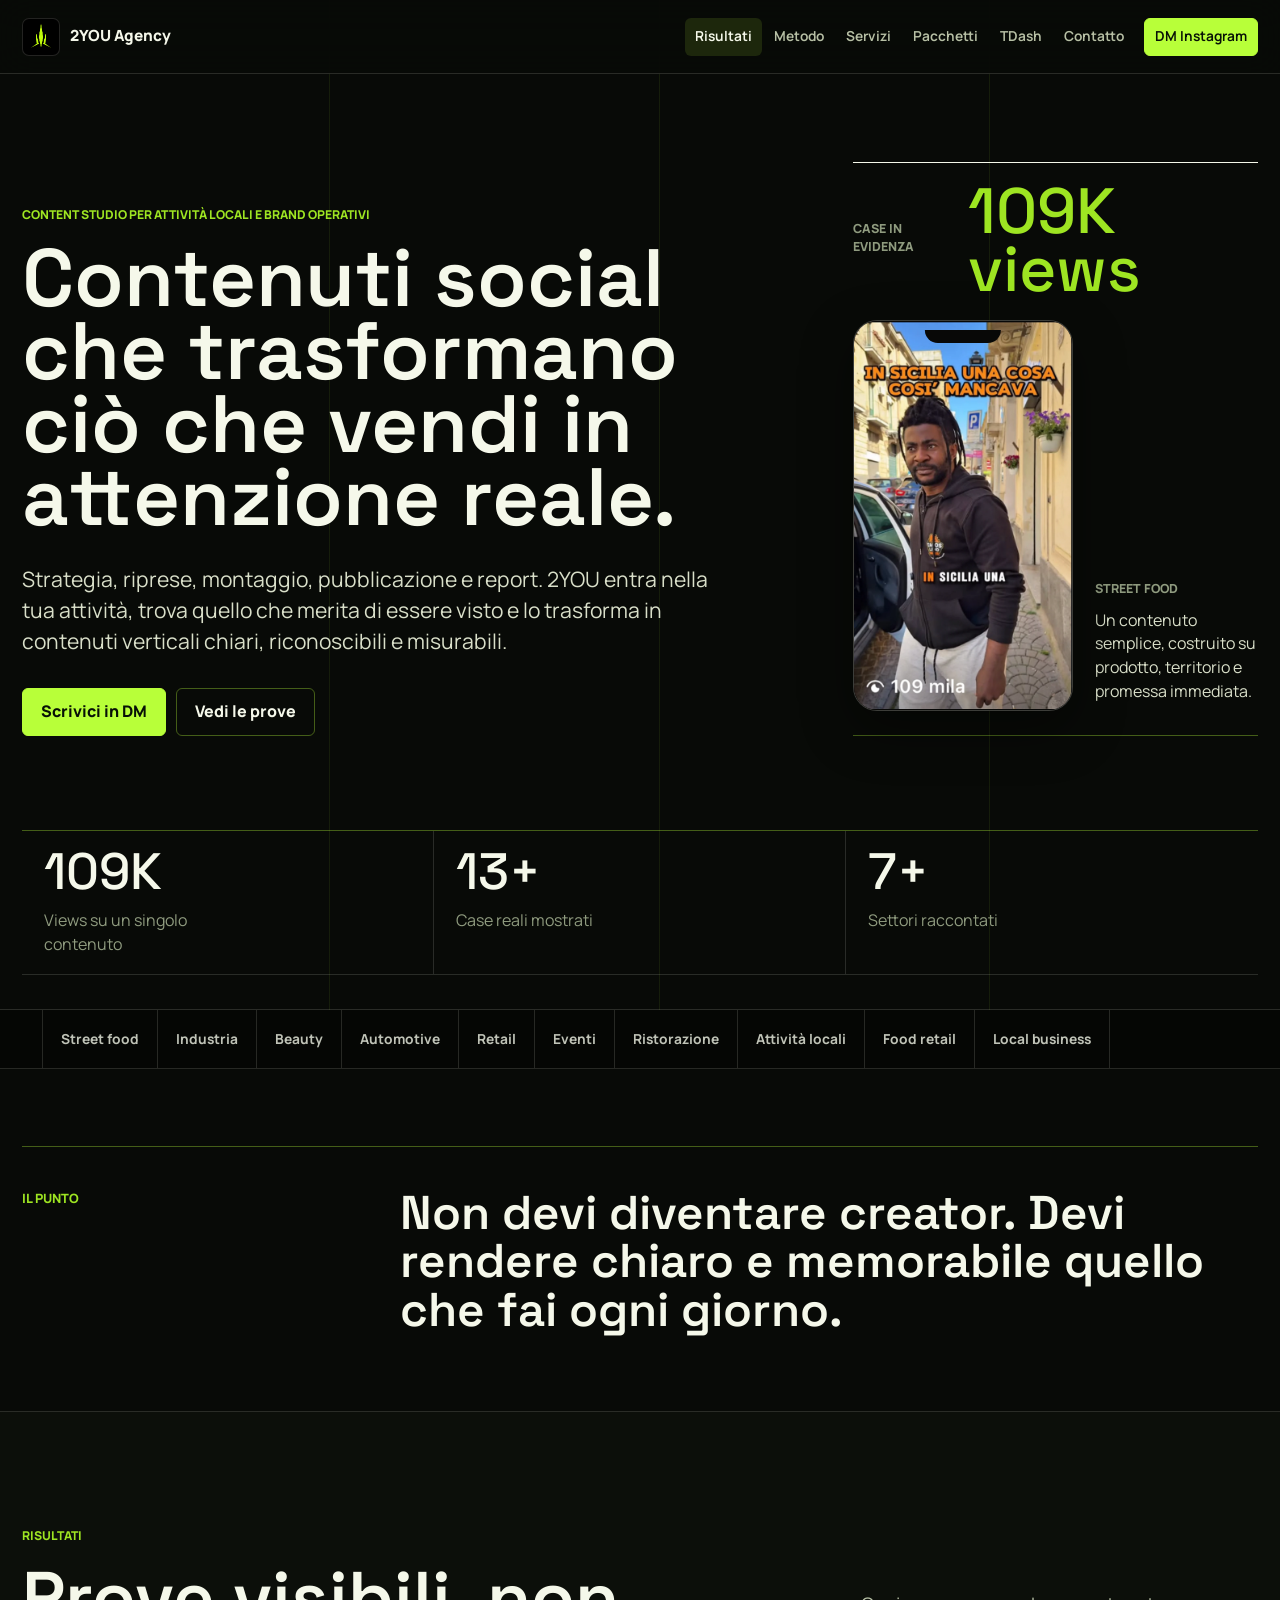
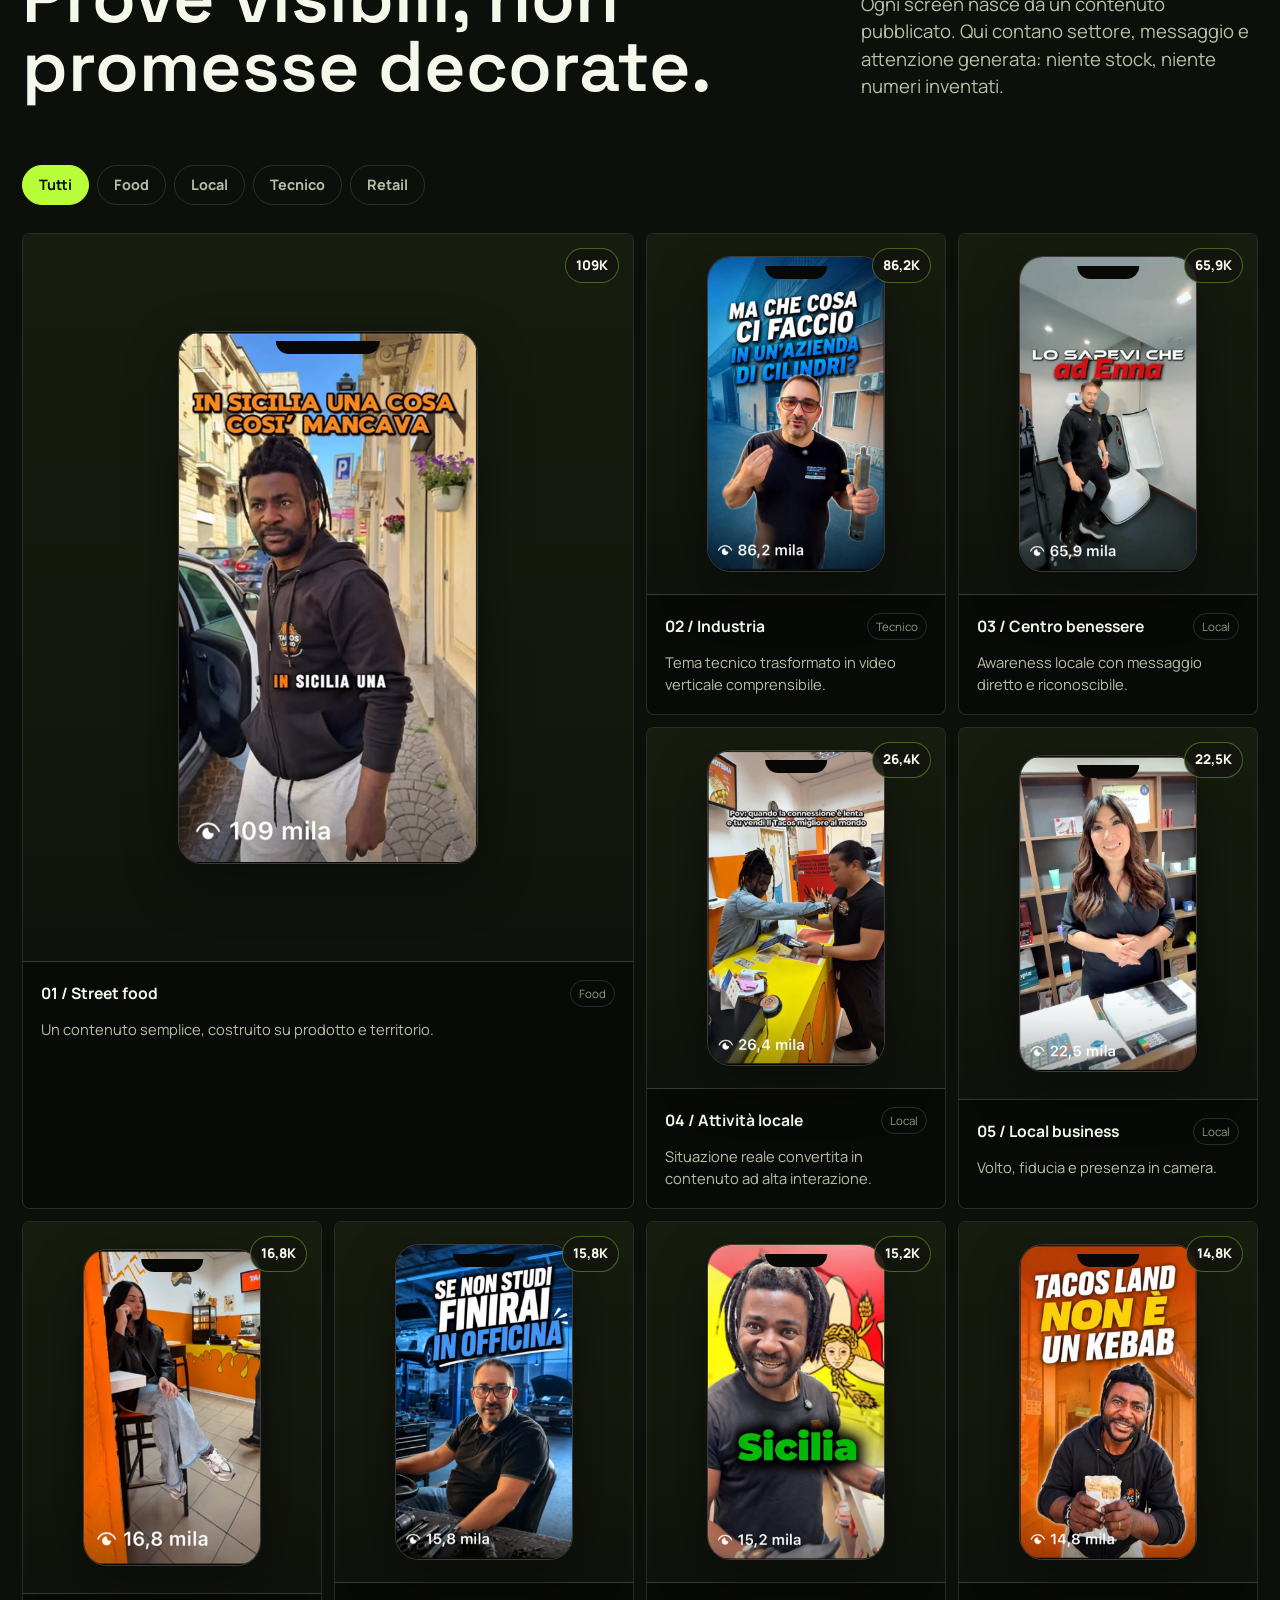
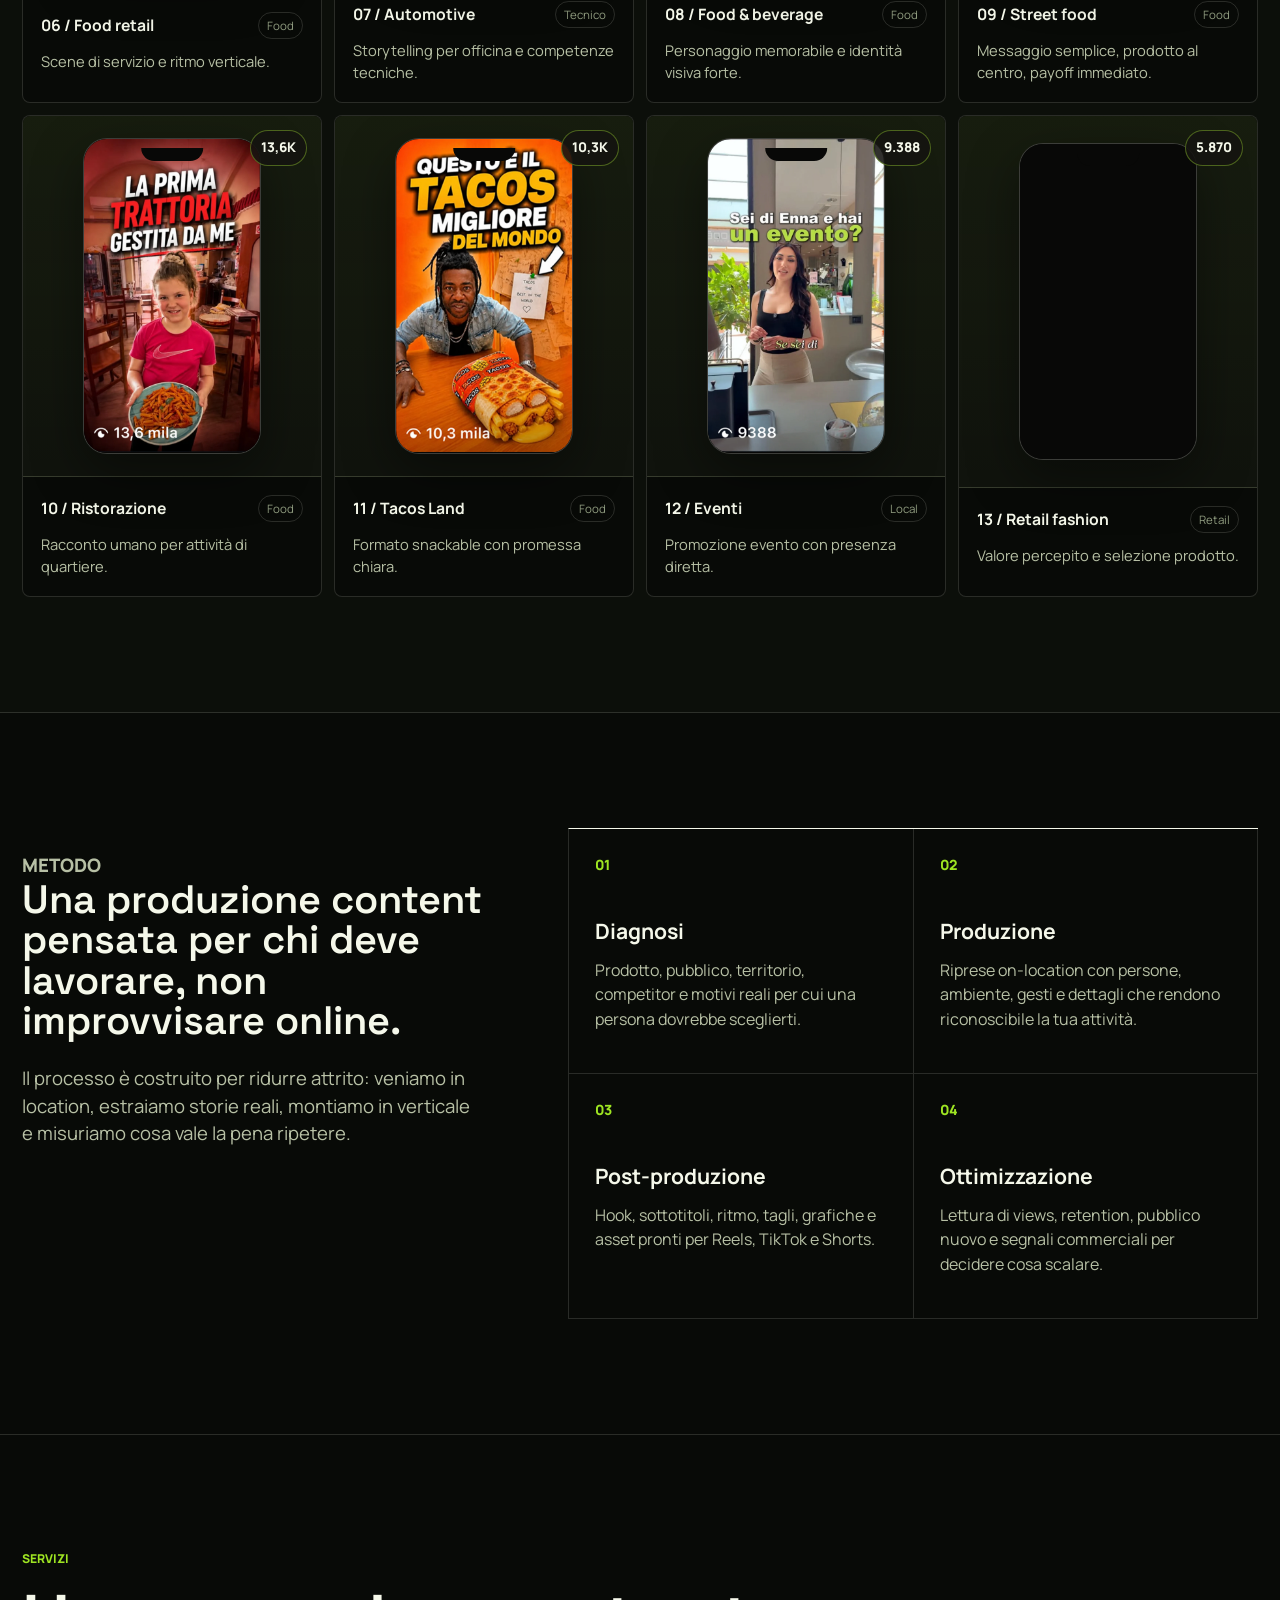
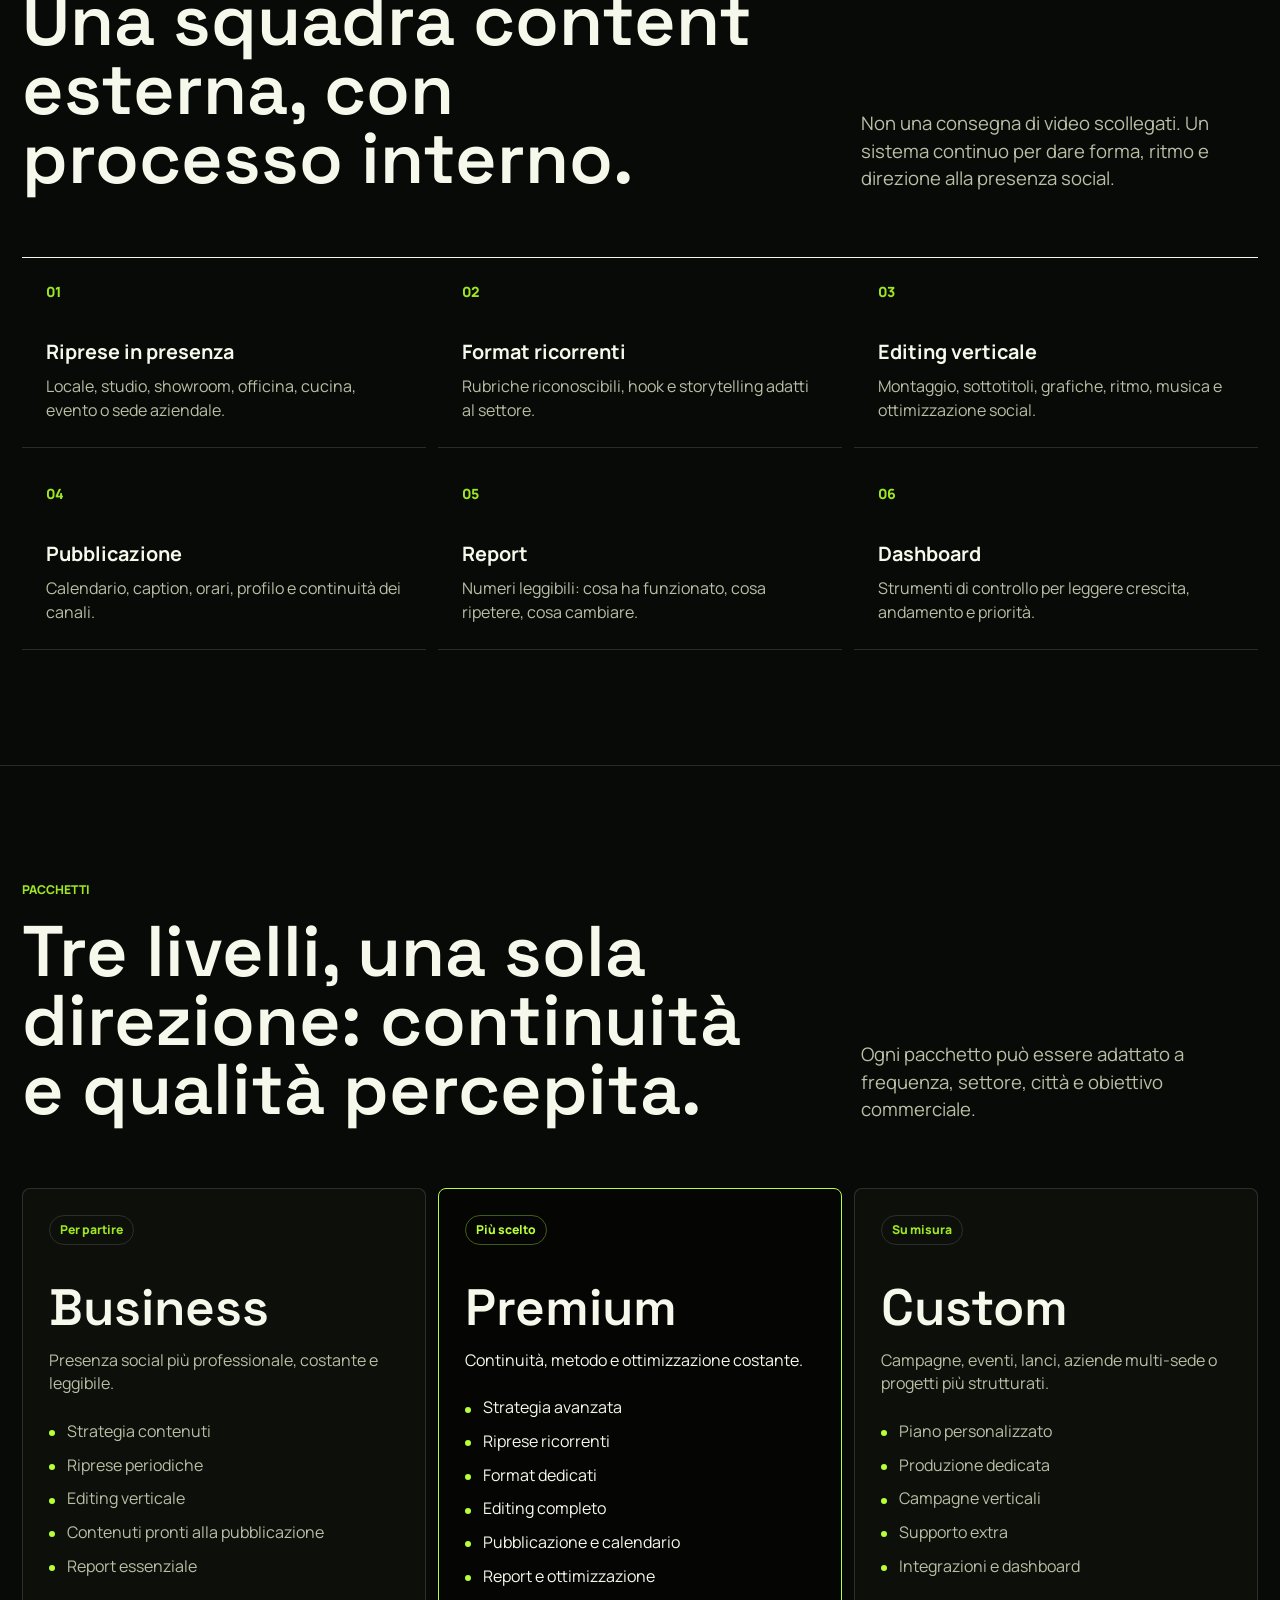
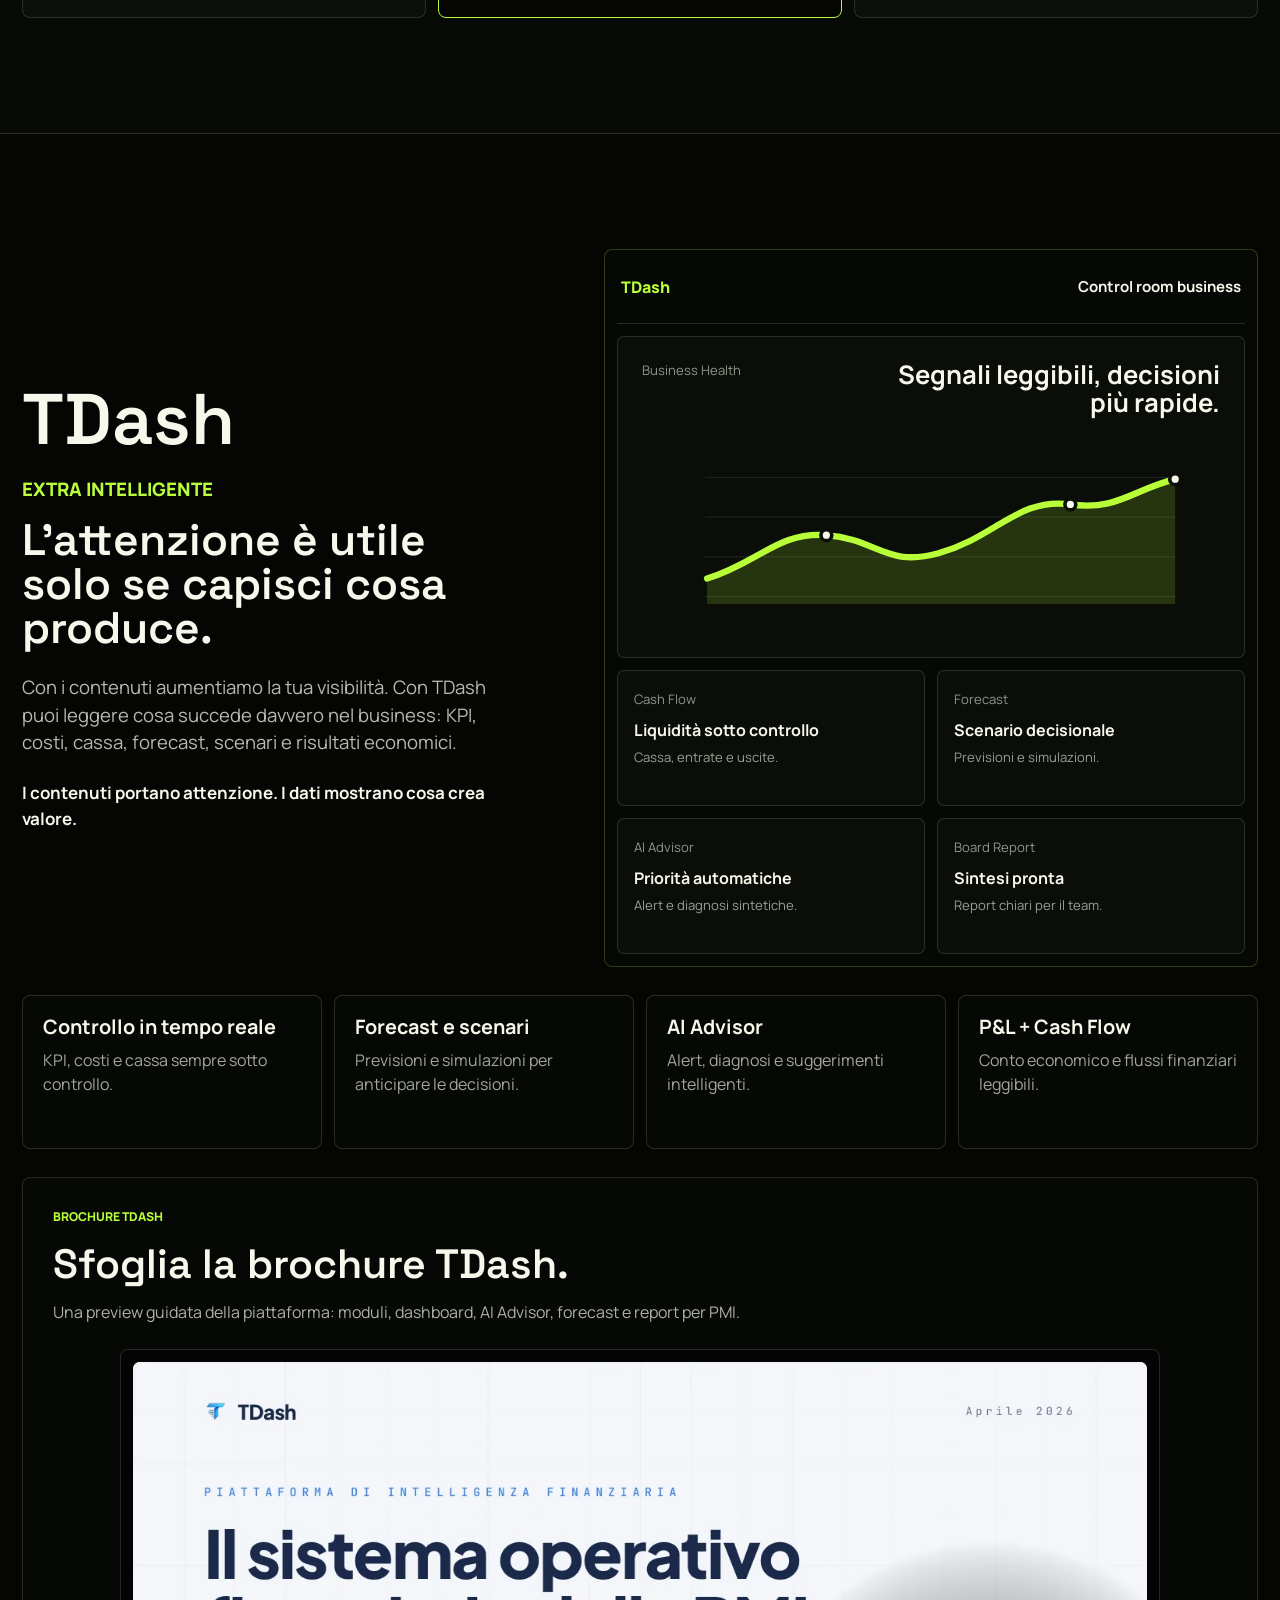
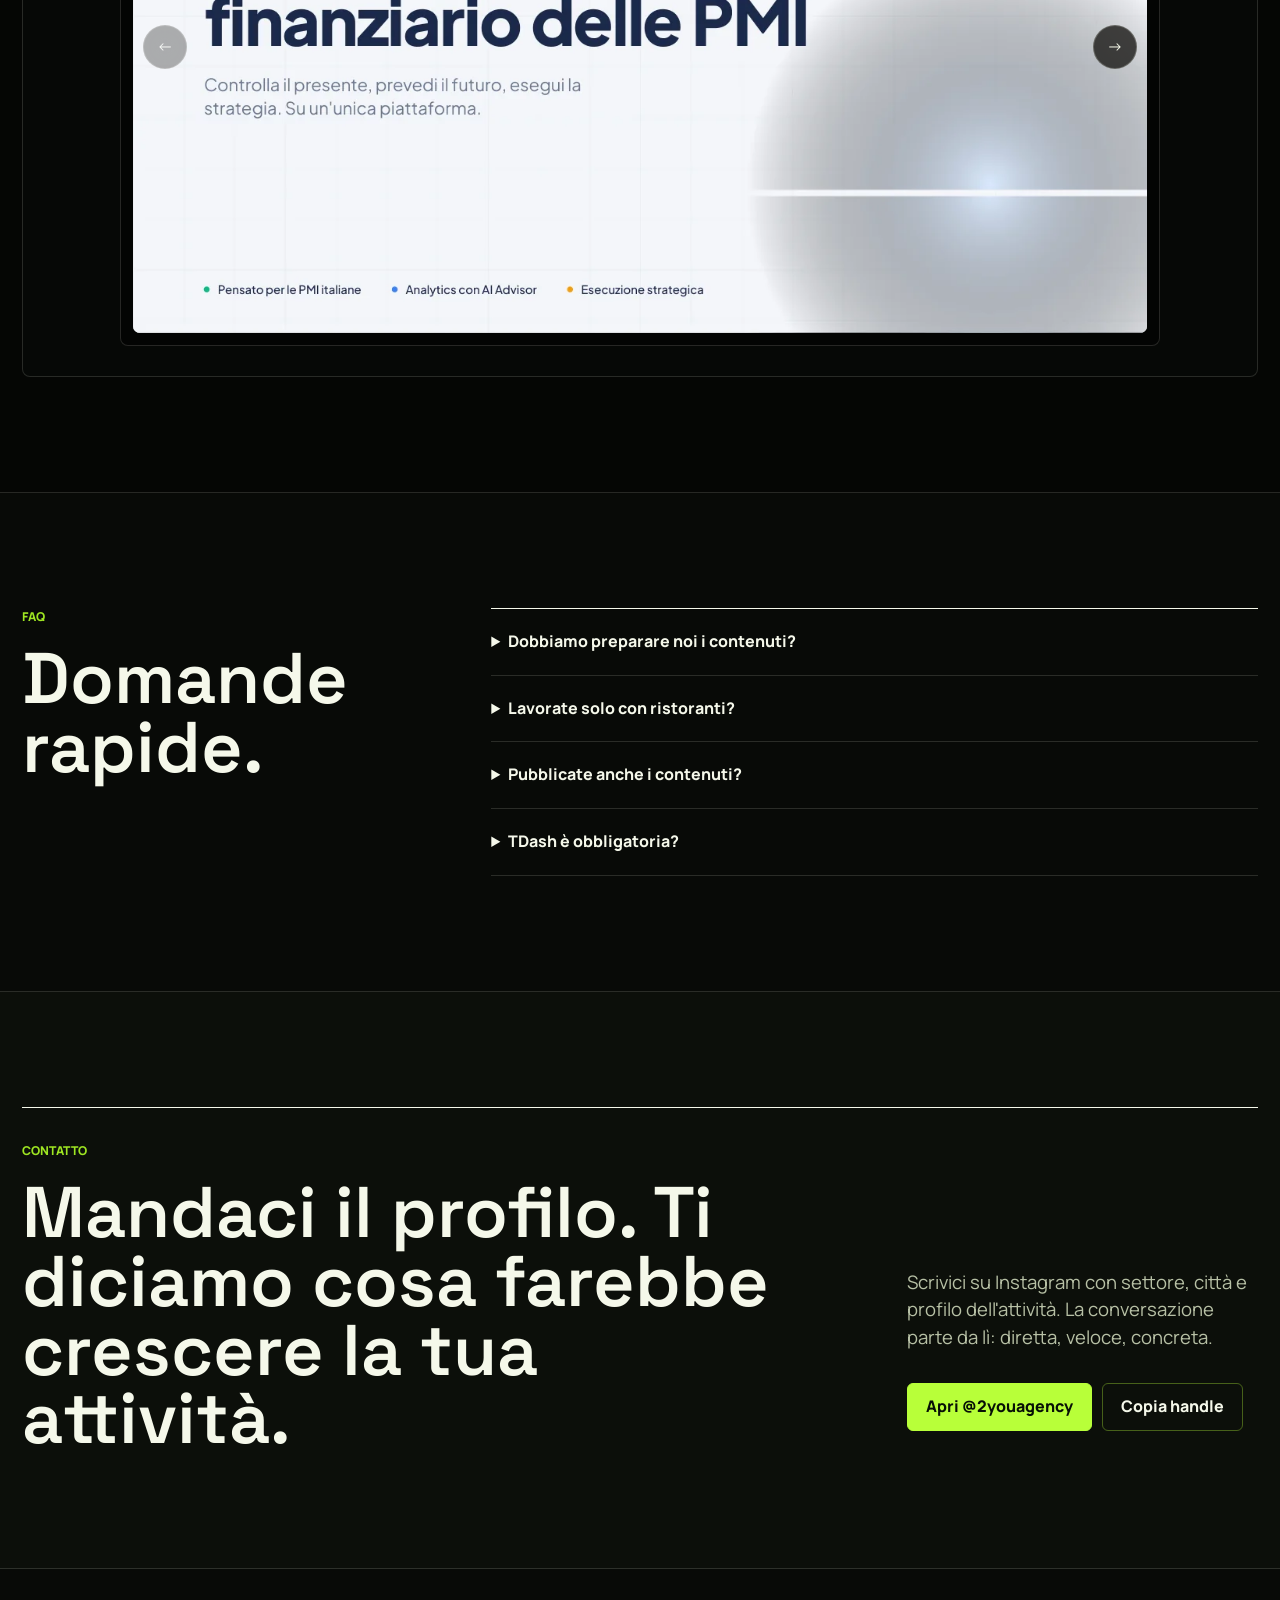
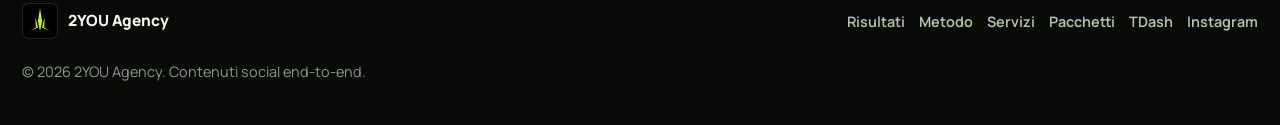
==== commit b104bc0b: "new commit" ====
--- a/site/index.html
+++ b/site/index.html
@@ -5,7 +5,7 @@
     <meta name="viewport" content="width=device-width, initial-scale=1">
     <title>2YOU Agency | Video social, Reels e contenuti che generano attenzione</title>
     <meta name="description" content="2YOU Agency crea contenuti social end-to-end per aziende, professionisti e attività locali: strategia, riprese, editing, pubblicazione, report e risultati misurabili.">
-    <meta name="theme-color" content="#f3eee6">
+    <meta name="theme-color" content="#080a07">
     <meta property="og:title" content="2YOU Agency">
     <meta property="og:description" content="Video verticali, Reels e contenuti social pensati per generare visibilità reale, richieste e riconoscibilità.">
     <meta property="og:type" content="website">
@@ -101,10 +101,10 @@
         </div>
       </section>
 
-      <section class="statement section-tight" aria-label="Manifesto">
+      <section id="manifesto" class="statement section-tight" aria-label="Manifesto">
         <div class="section-shell statement-panel" data-reveal>
-          <p>Non serve diventare creator.</p>
-          <h2>Serve un sistema che renda guardabile, chiaro e memorabile quello che fai già ogni giorno.</h2>
+          <p>Il punto</p>
+          <h2>Non devi diventare creator. Devi rendere chiaro e memorabile quello che fai ogni giorno.</h2>
         </div>
       </section>
 
--- a/site/styles.css
+++ b/site/styles.css
@@ -486,9 +486,11 @@
 
 .statement-panel {
   display: grid;
-  grid-template-columns: 0.34fr 1fr;
-  gap: clamp(26px, 6vw, 82px);
+  grid-template-columns: 0.3fr minmax(0, 0.82fr);
+  gap: clamp(22px, 5vw, 68px);
   align-items: start;
+  border-top: 1px solid var(--line-strong);
+  padding-top: clamp(26px, 4vw, 42px);
 }
 
 .statement-panel p {
@@ -500,11 +502,12 @@
 }
 
 .statement-panel h2 {
+  max-width: 820px;
   margin: 0;
   font-family: var(--font-display);
-  font-size: clamp(2.6rem, 6.7vw, 7rem);
+  font-size: clamp(2rem, 3.7vw, 4.25rem);
   font-weight: 600;
-  line-height: 0.96;
+  line-height: 1.02;
 }
 
 .results-section {
@@ -851,12 +854,26 @@
 }
 
 .tdash-copy h2,
+.tdash-copy h3,
 .tdash-copy p,
 .tdash-copy strong {
   color: var(--ink);
 }
 
-.tdash-copy p {
+.tdash-copy .section-label {
+  margin: 22px 0 14px;
+}
+
+.tdash-copy h3 {
+  margin: 0;
+  max-width: 620px;
+  font-family: var(--font-display);
+  font-size: clamp(2.05rem, 3.45vw, 4.1rem);
+  font-weight: 600;
+  line-height: 1;
+}
+
+.tdash-copy p:not(.section-label) {
   margin-top: 24px;
   color: rgba(245, 248, 234, 0.74);
 }
@@ -871,7 +888,7 @@
   border: 1px solid rgba(184, 255, 57, 0.22);
   border-radius: var(--radius);
   padding: 12px;
-  background: #1d1b17;
+  background: #060806;
 }
 
 .dashboard-top {
@@ -899,7 +916,7 @@
   border: 1px solid rgba(245, 248, 234, 0.14);
   border-radius: 7px;
   padding: clamp(16px, 2.2vw, 24px);
-  background: #24211c;
+  background: #0a0d08;
 }
 
 .dashboard-card-header {
@@ -949,7 +966,7 @@
 
 .chart-point {
   fill: var(--ink);
-  stroke: #24211c;
+  stroke: #0a0d08;
   stroke-width: 4;
 }
 
@@ -965,7 +982,7 @@
   border: 1px solid rgba(245, 248, 234, 0.14);
   border-radius: 7px;
   padding: 16px;
-  background: #24211c;
+  background: #0a0d08;
 }
 
 .dashboard-card strong {
@@ -993,7 +1010,7 @@
   border: 1px solid rgba(245, 248, 234, 0.14);
   border-radius: var(--radius);
   padding: 20px;
-  background: #1d1b17;
+  background: #060806;
 }
 
 .benefit-grid h3 {
@@ -1012,7 +1029,7 @@
   border: 1px solid rgba(245, 248, 234, 0.14);
   border-radius: var(--radius);
   padding: clamp(18px, 3vw, 30px);
-  background: #1d1b17;
+  background: #060806;
 }
 
 .brochure-copy {
@@ -1039,7 +1056,7 @@
   justify-self: center;
   border: 1px solid rgba(245, 248, 234, 0.14);
   border-radius: var(--radius);
-  background: #11100e;
+  background: #030403;
   overflow: hidden;
 }
 
@@ -1232,7 +1249,7 @@
   grid-template-columns: minmax(240px, 0.48fr) minmax(260px, 0.52fr);
   gap: 30px;
   align-items: center;
-  border: 1px solid rgba(243, 238, 230, 0.18);
+  border: 1px solid rgba(245, 248, 234, 0.16);
   border-radius: var(--radius);
   padding: 24px;
   background: var(--paper);
@@ -1307,7 +1324,7 @@
   width: min(100%, 1320px);
   max-height: 94vh;
   gap: 12px;
-  border: 1px solid rgba(243, 238, 230, 0.18);
+  border: 1px solid rgba(245, 248, 234, 0.16);
   border-radius: var(--radius);
   padding: clamp(12px, 1.6vw, 18px);
   background: var(--paper);
@@ -1449,7 +1466,7 @@
     align-items: stretch;
     border-bottom: 1px solid var(--line);
     padding: 8px 16px 14px;
-    background: rgba(243, 238, 230, 0.98);
+    background: rgba(8, 10, 7, 0.98);
   }
 
   .site-nav.is-open {
@@ -1544,6 +1561,16 @@
     line-height: 0.95;
   }
 
+  .statement-panel {
+    gap: 14px;
+    padding-top: 24px;
+  }
+
+  .statement-panel h2 {
+    font-size: clamp(1.85rem, 8vw, 2.7rem);
+    line-height: 1.04;
+  }
+
   .result-controls {
     display: grid;
     grid-template-columns: repeat(2, minmax(0, 1fr));
@@ -1568,12 +1595,12 @@
   }
 
   .method-board article {
-    min-height: 220px;
+    min-height: 190px;
   }
 
   .method-board h3,
   .service-grid h3 {
-    margin-top: 62px;
+    margin-top: 34px;
   }
 
   .package-card {
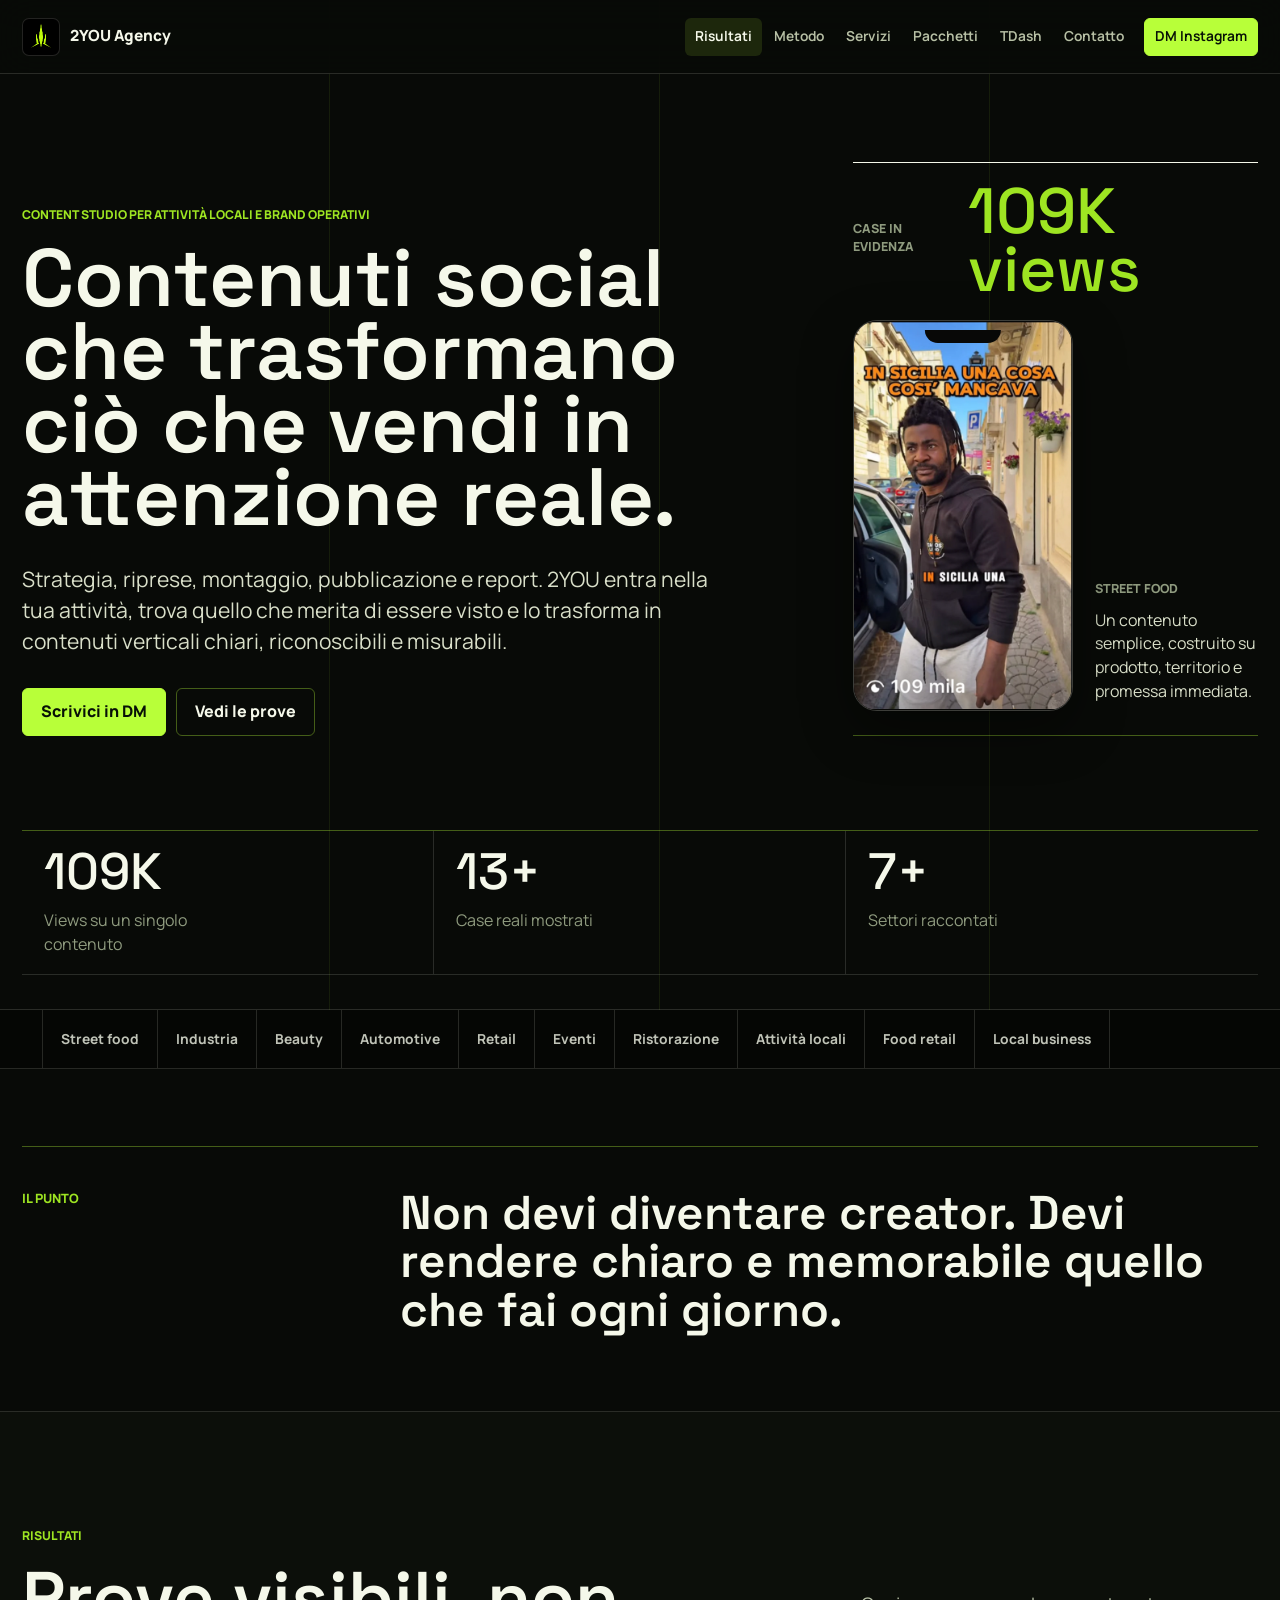
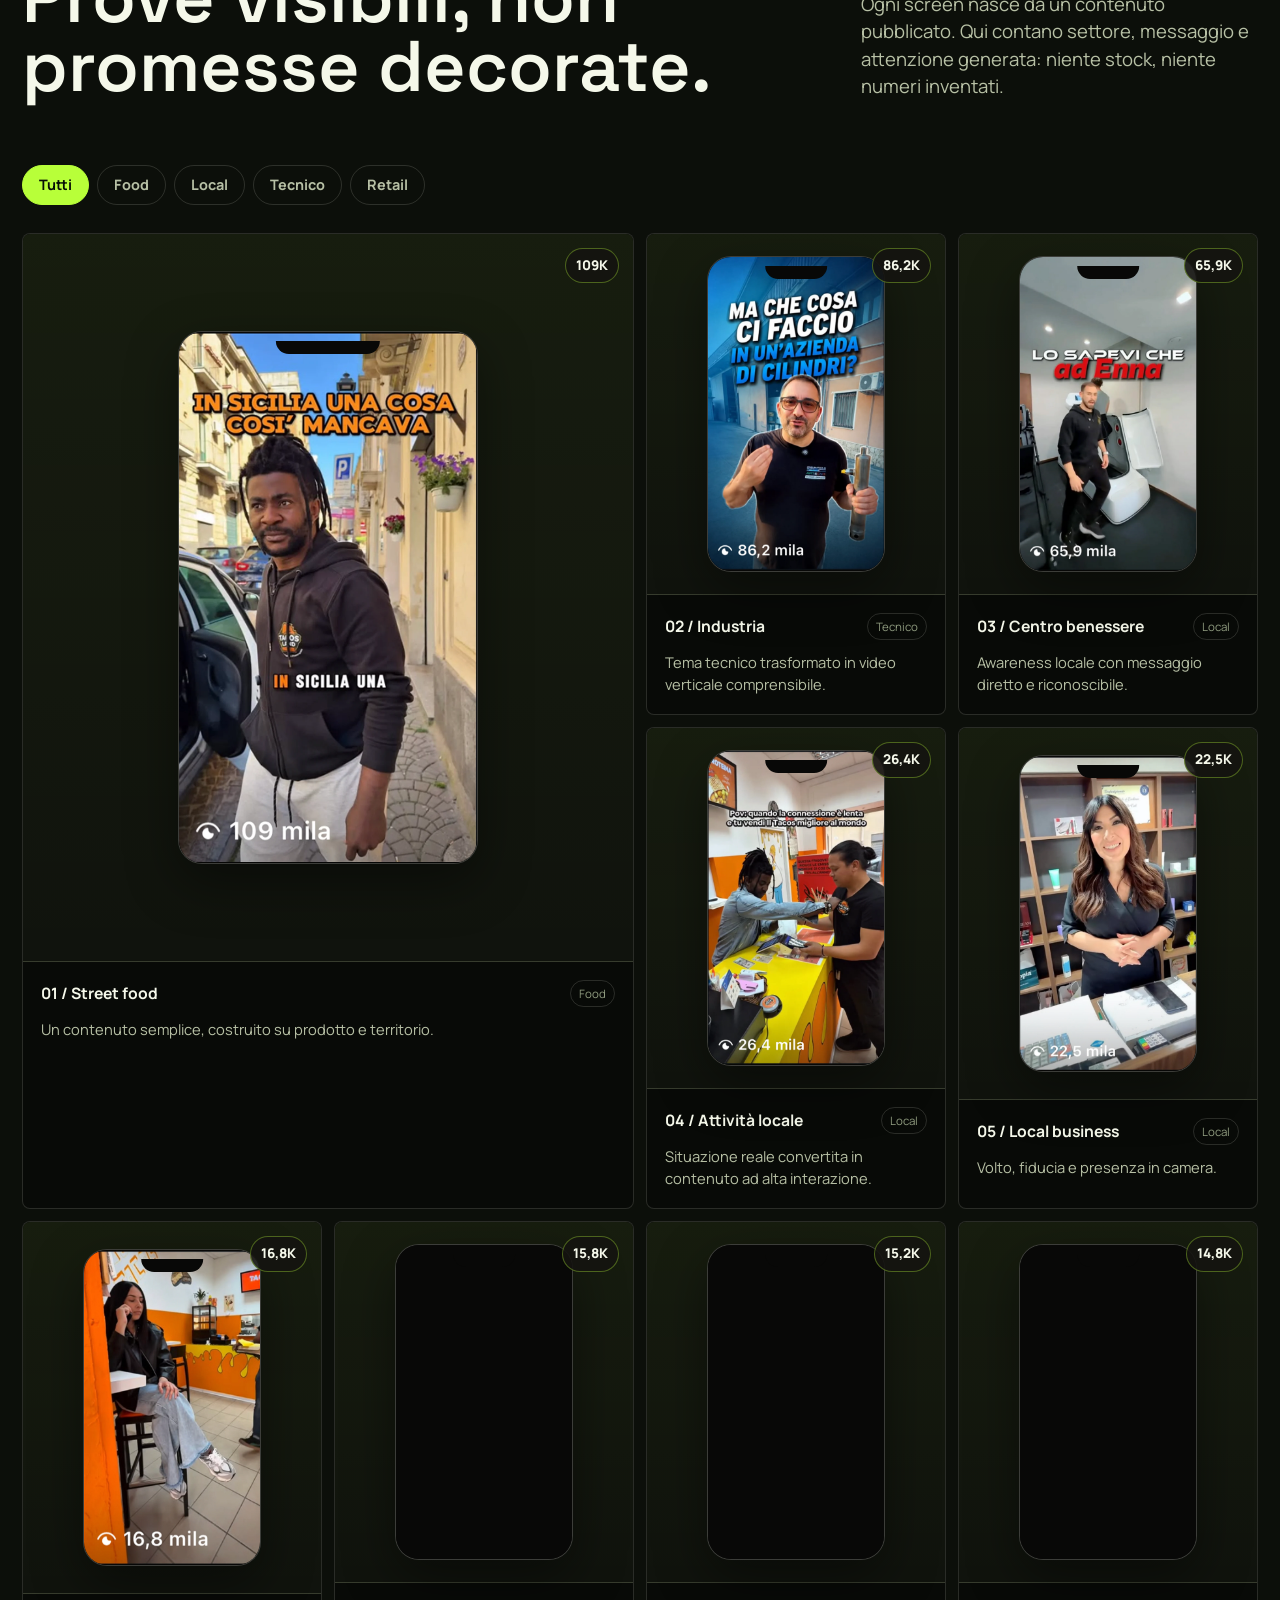
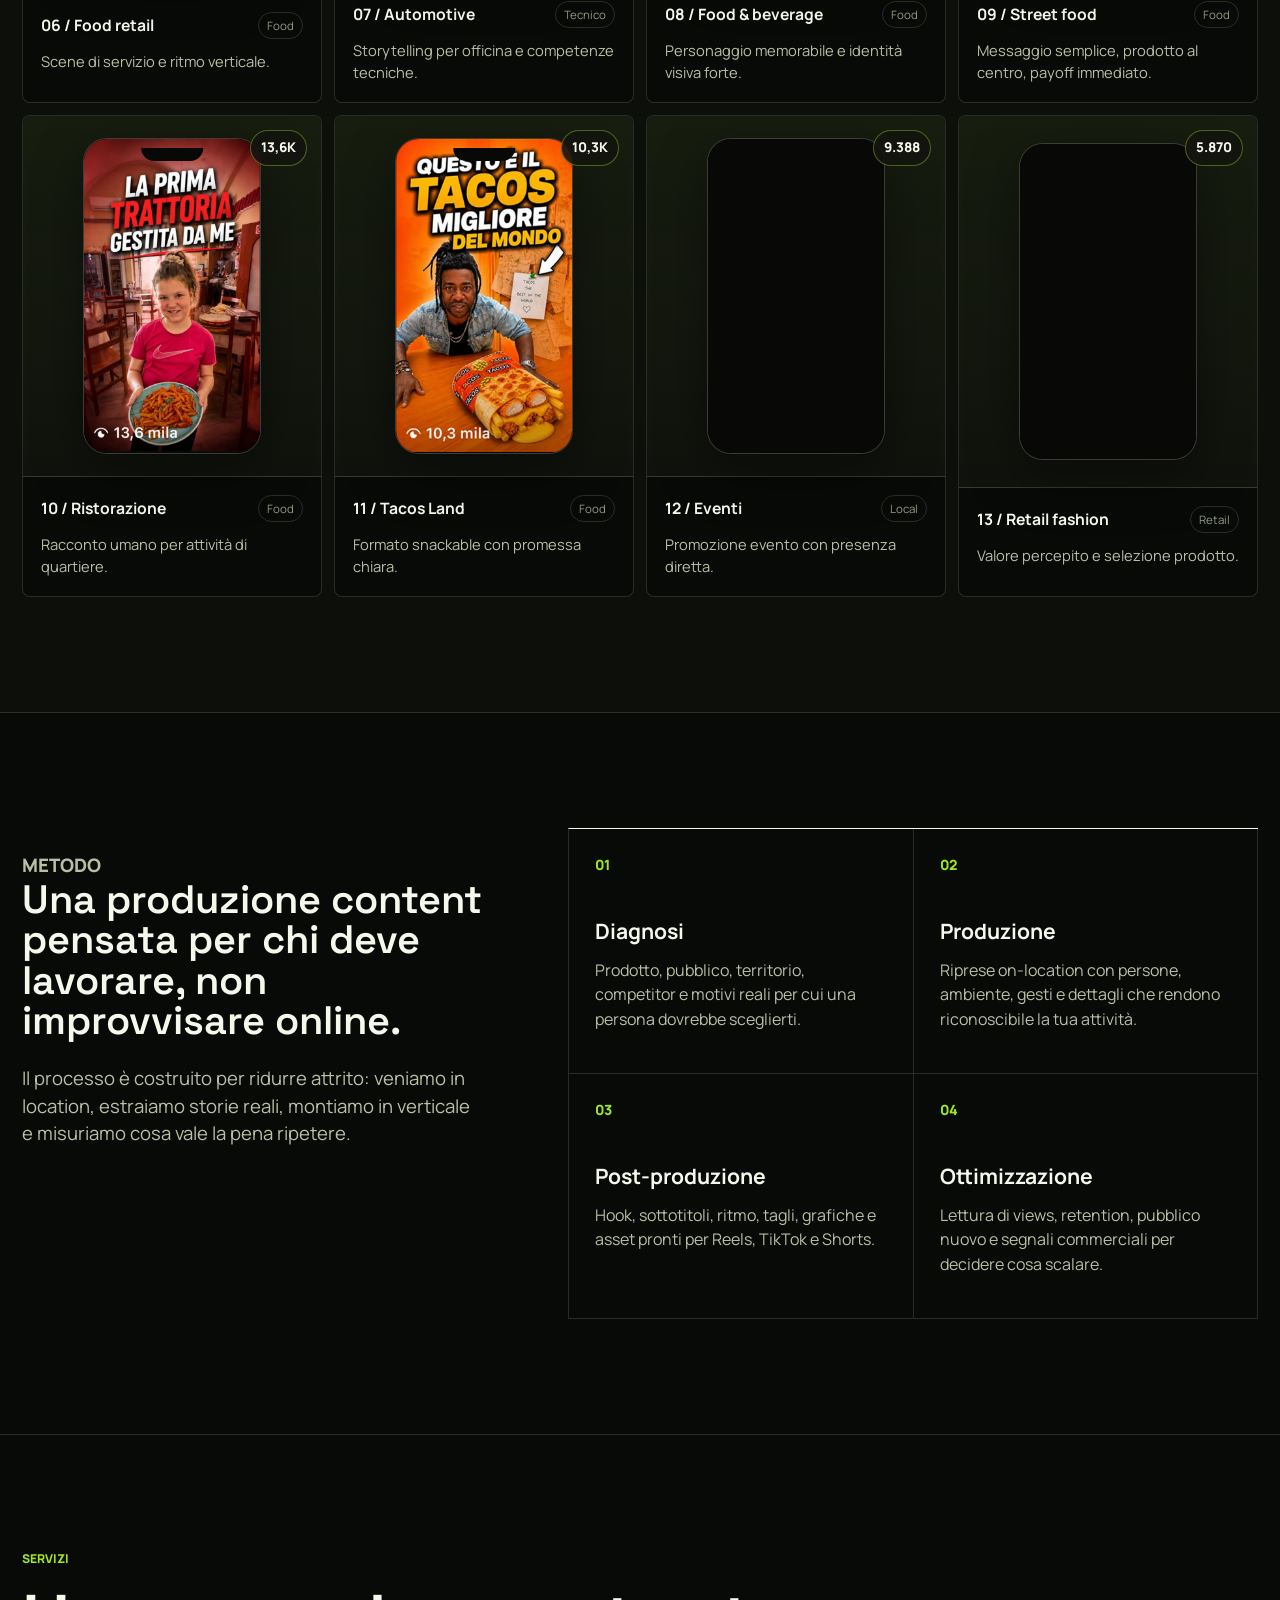
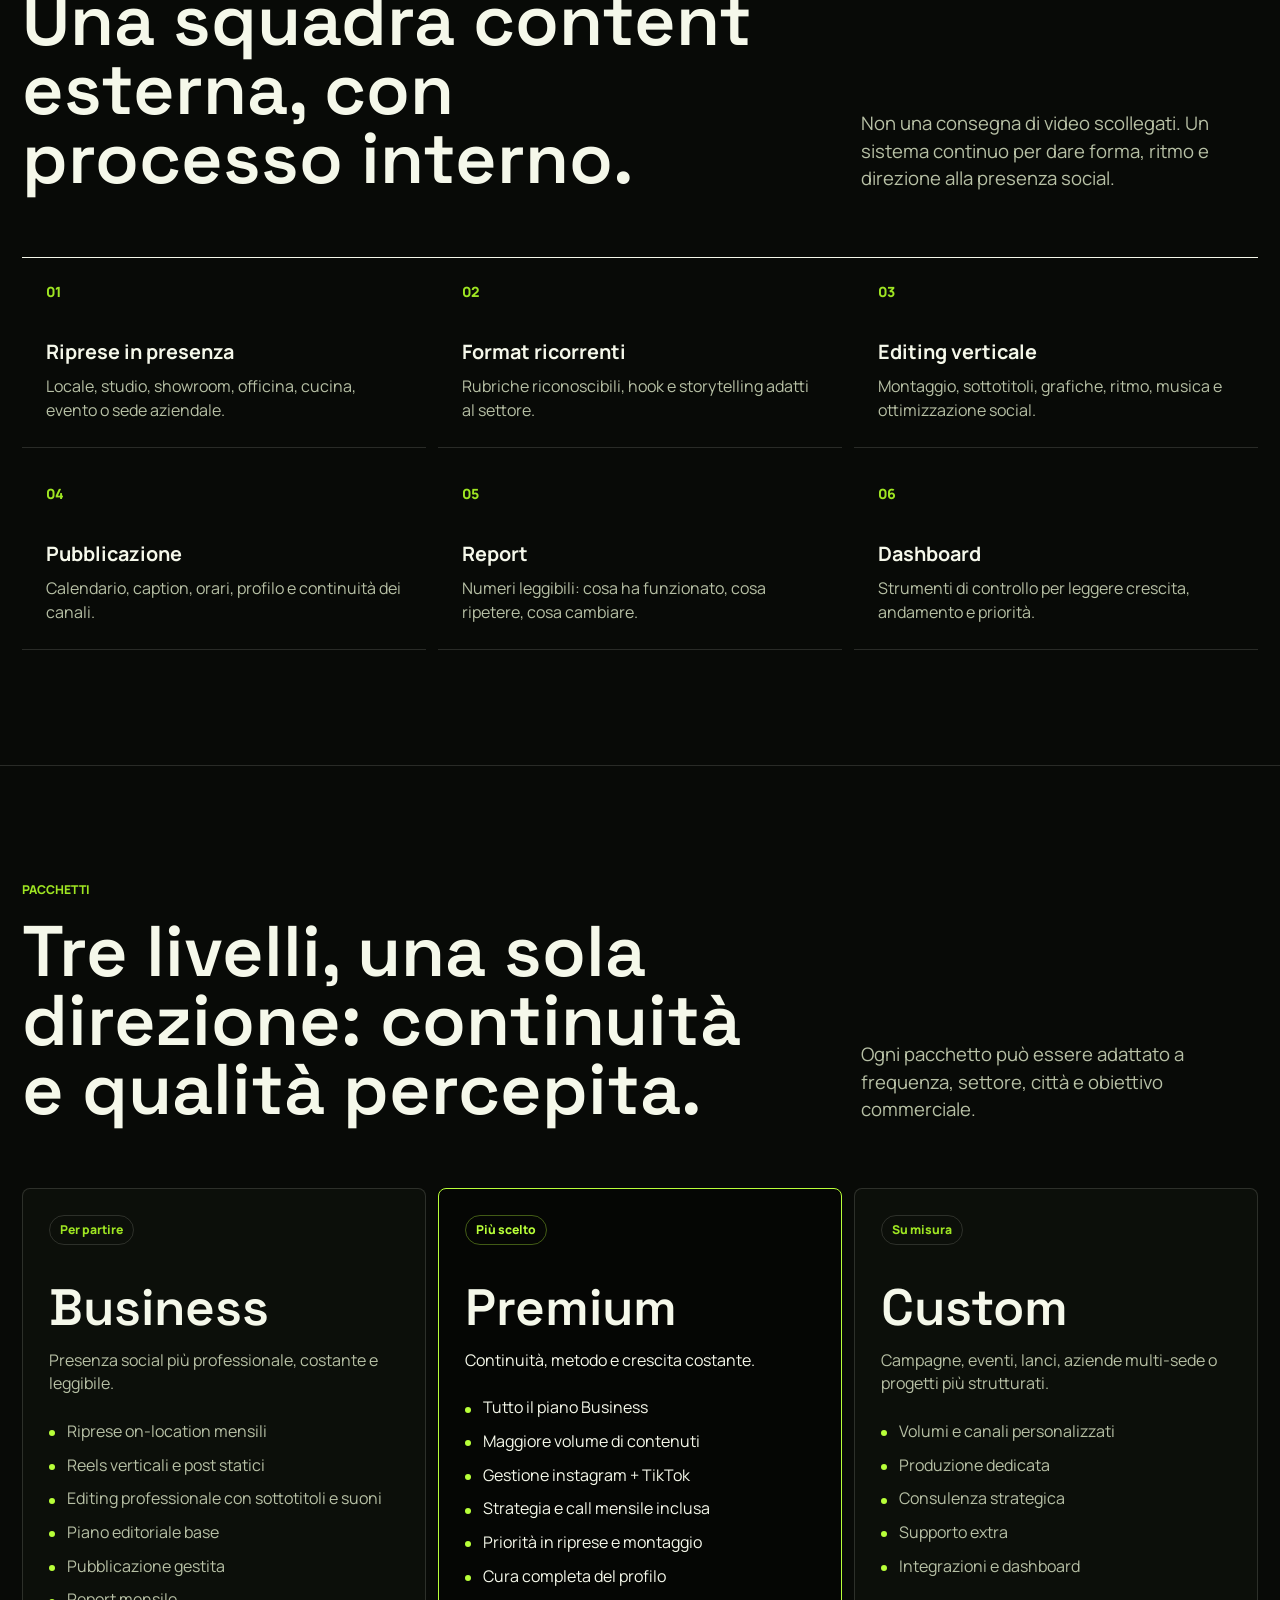
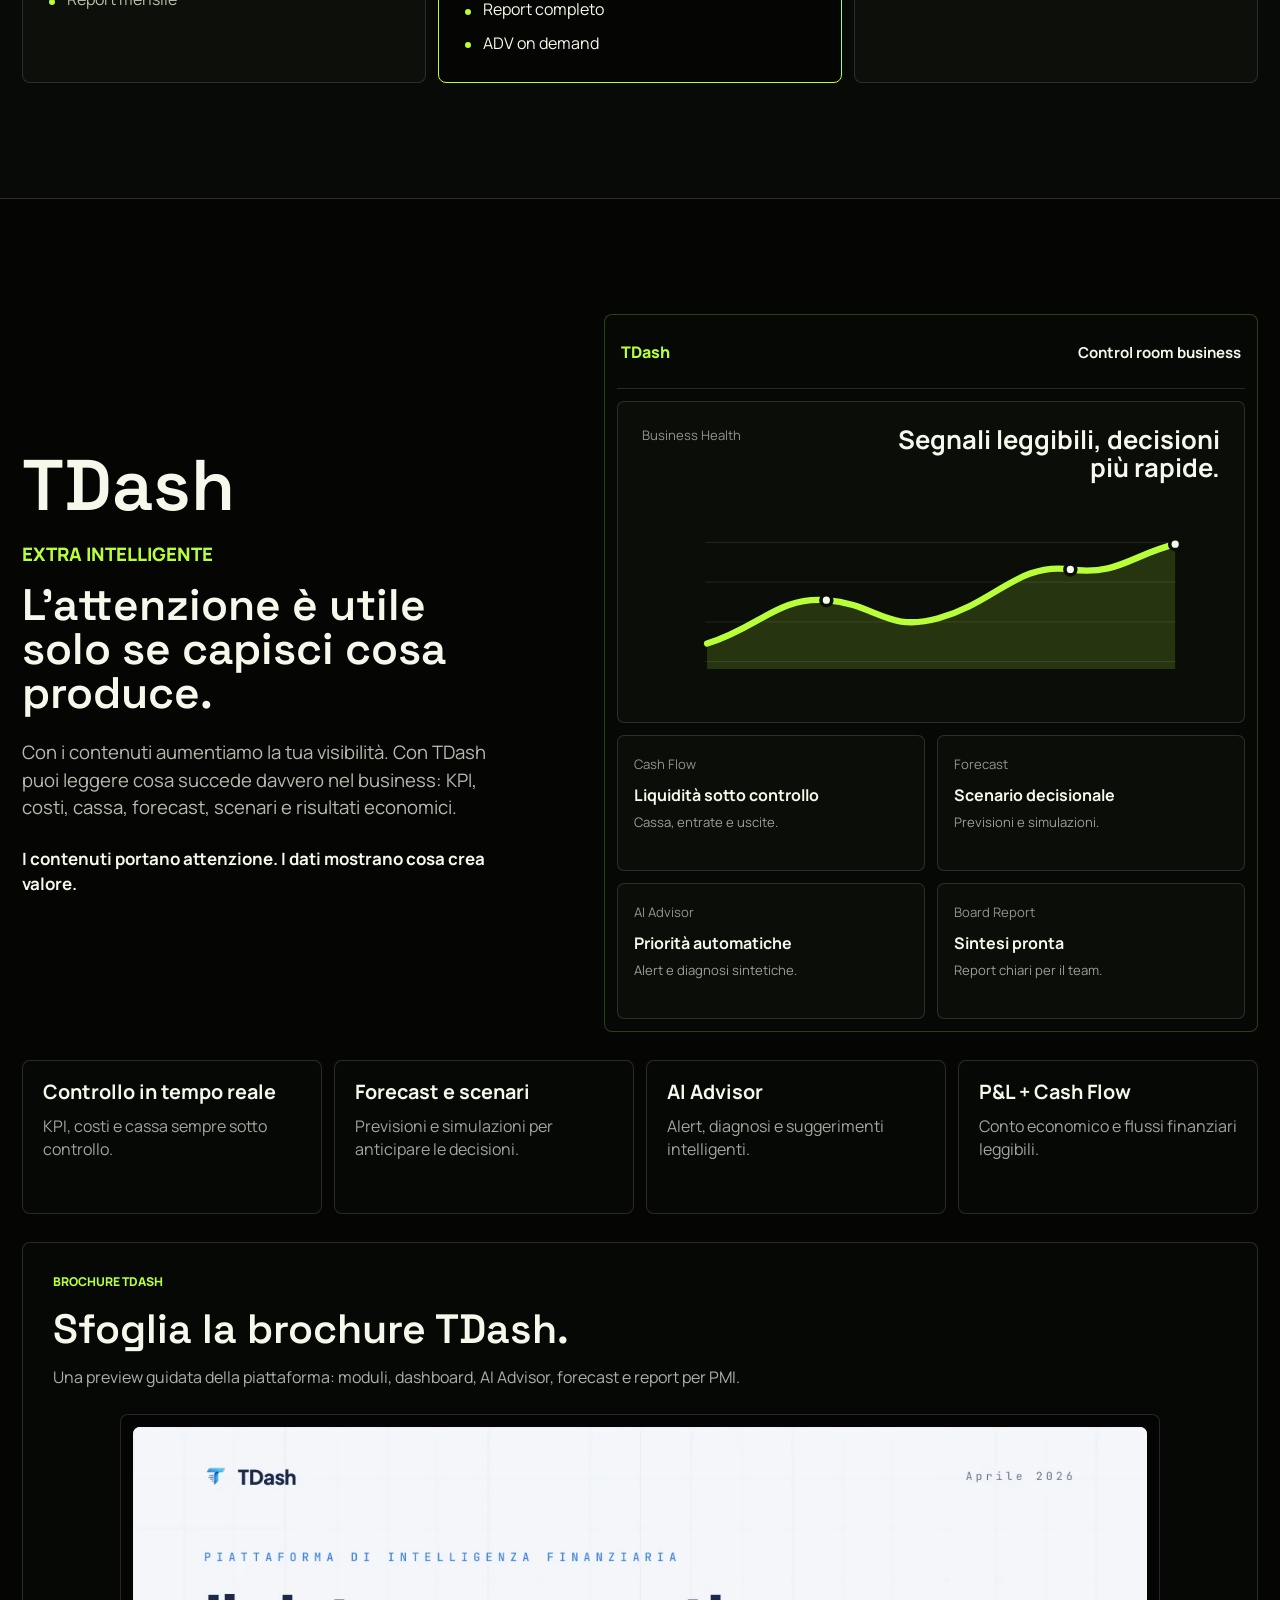
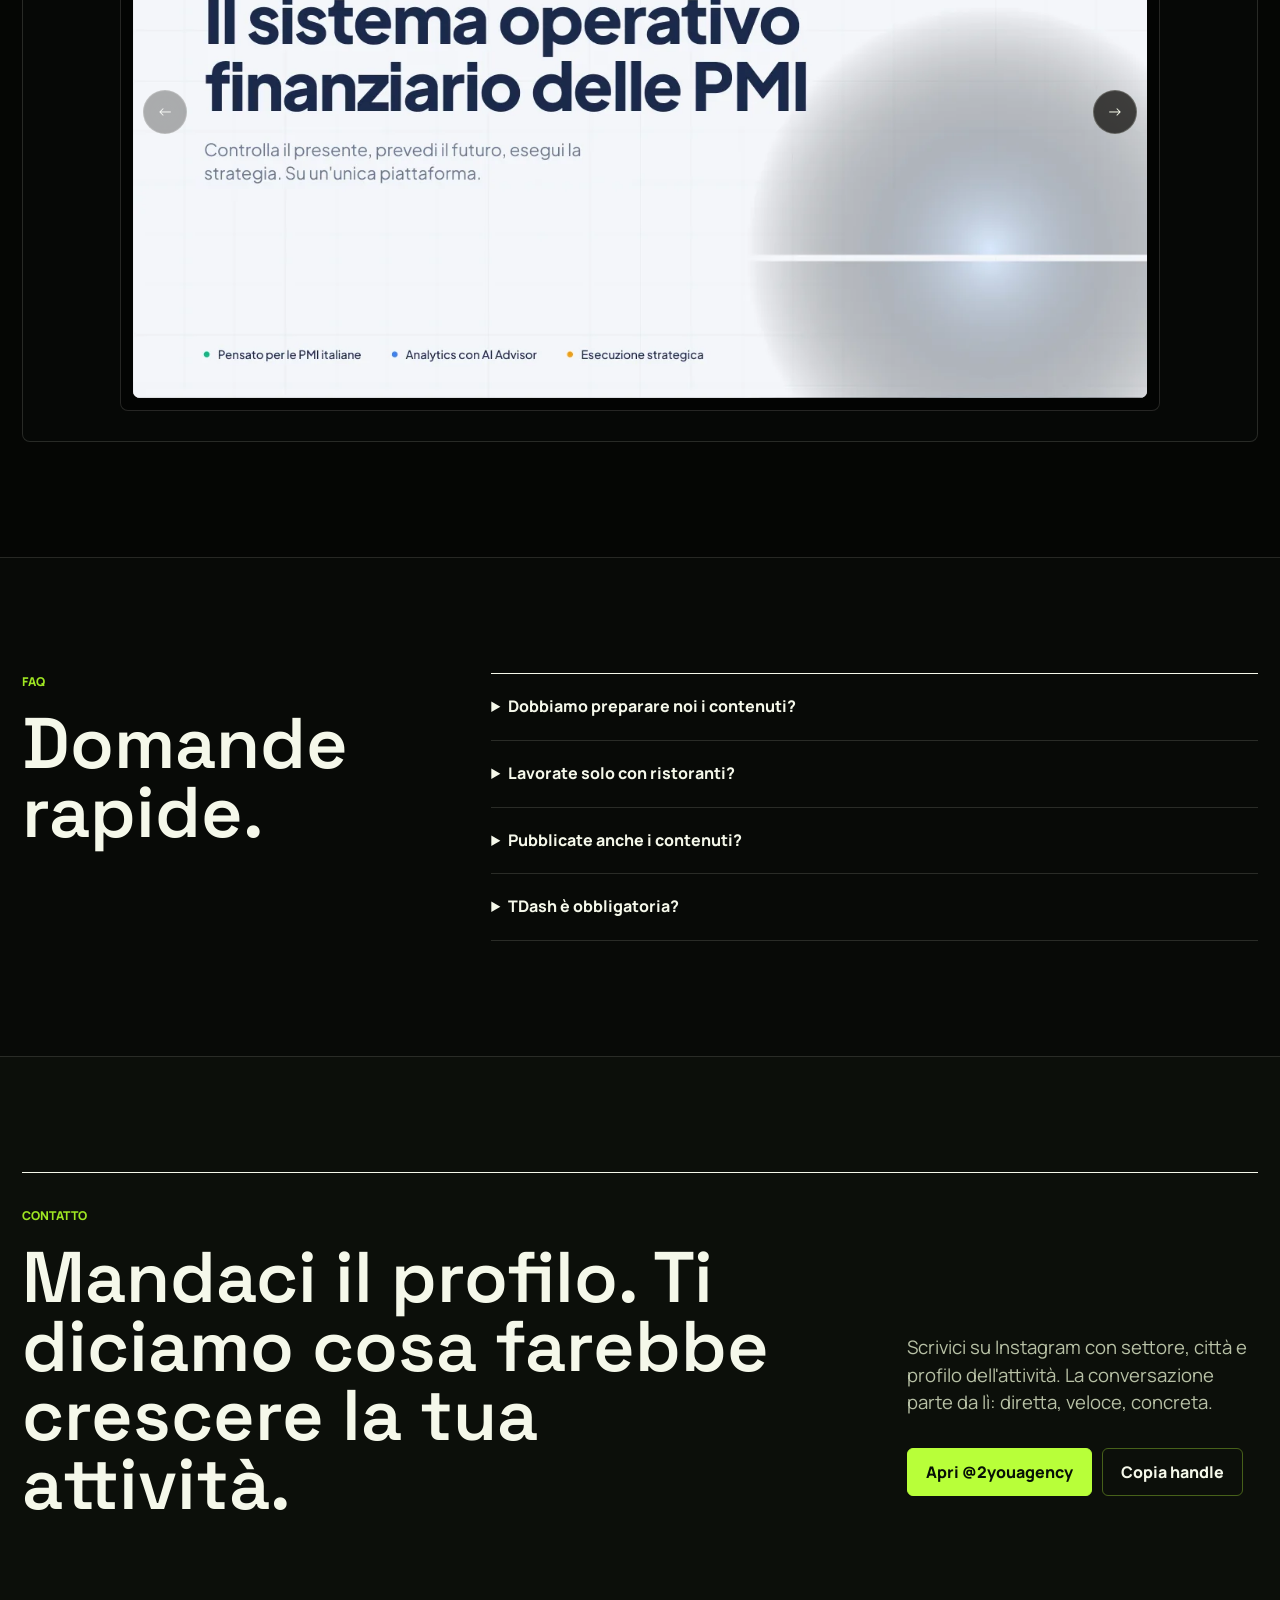
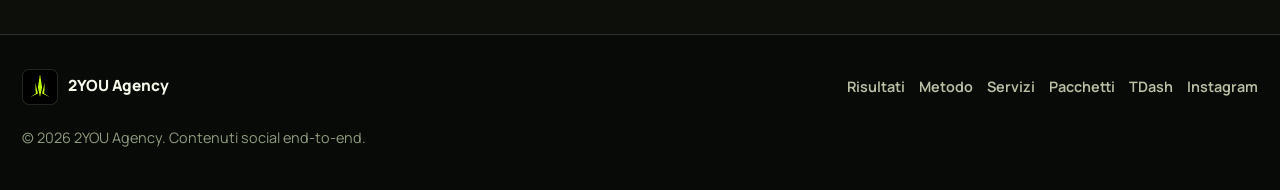
==== commit bdaa9223: "new" ====
--- a/site/index.html
+++ b/site/index.html
@@ -224,25 +224,28 @@
               <h3>Business</h3>
               <p>Presenza social più professionale, costante e leggibile.</p>
               <ul>
-                <li>Strategia contenuti</li>
-                <li>Riprese periodiche</li>
-                <li>Editing verticale</li>
-                <li>Contenuti pronti alla pubblicazione</li>
-                <li>Report essenziale</li>
+                <li>Riprese on-location mensili</li>
+                <li>Reels verticali e post statici</li>
+                <li>Editing professionale con sottotitoli e suoni</li>
+                <li>Piano editoriale base</li>
+                <li>Pubblicazione gestita</li>
+                <li>Report mensile</li>
               </ul>
             </article>
 
             <article class="package-card package-featured" data-reveal>
               <span class="package-badge">Più scelto</span>
               <h3>Premium</h3>
-              <p>Continuità, metodo e ottimizzazione costante.</p>
+              <p>Continuità, metodo e crescita costante.</p>
               <ul>
-                <li>Strategia avanzata</li>
-                <li>Riprese ricorrenti</li>
-                <li>Format dedicati</li>
-                <li>Editing completo</li>
-                <li>Pubblicazione e calendario</li>
-                <li>Report e ottimizzazione</li>
+                <li>Tutto il piano Business</li>
+                <li>Maggiore volume di contenuti</li>
+                <li>Gestione instagram + TikTok</li>
+                <li>Strategia e call mensile inclusa</li>
+                <li>Priorità in riprese e montaggio</li>
+                <li>Cura completa del profilo</li>
+                <li>Report completo</li>
+                <li>ADV on demand</li>
               </ul>
             </article>
 
@@ -251,9 +254,9 @@
               <h3>Custom</h3>
               <p>Campagne, eventi, lanci, aziende multi-sede o progetti più strutturati.</p>
               <ul>
-                <li>Piano personalizzato</li>
+                <li>Volumi e canali personalizzati</li>
                 <li>Produzione dedicata</li>
-                <li>Campagne verticali</li>
+                <li>Consulenza strategica</li>
                 <li>Supporto extra</li>
                 <li>Integrazioni e dashboard</li>
               </ul>
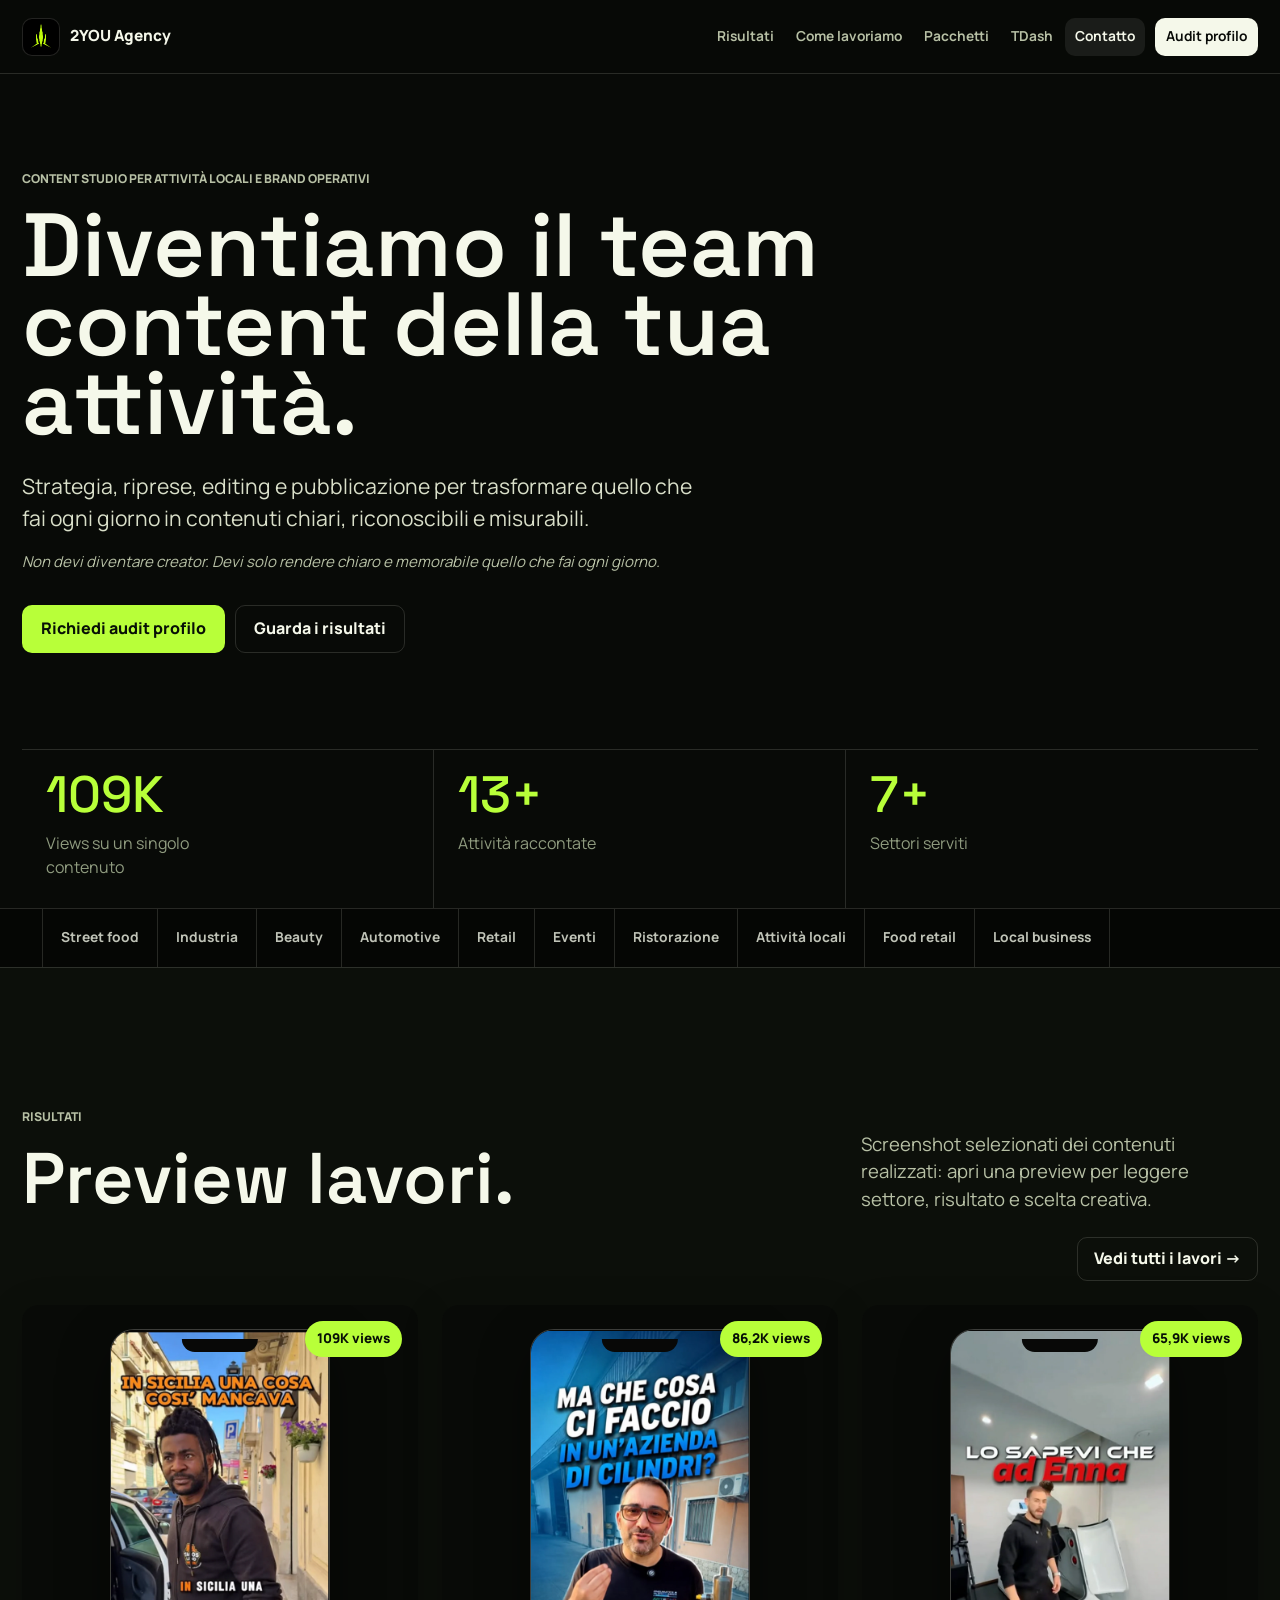
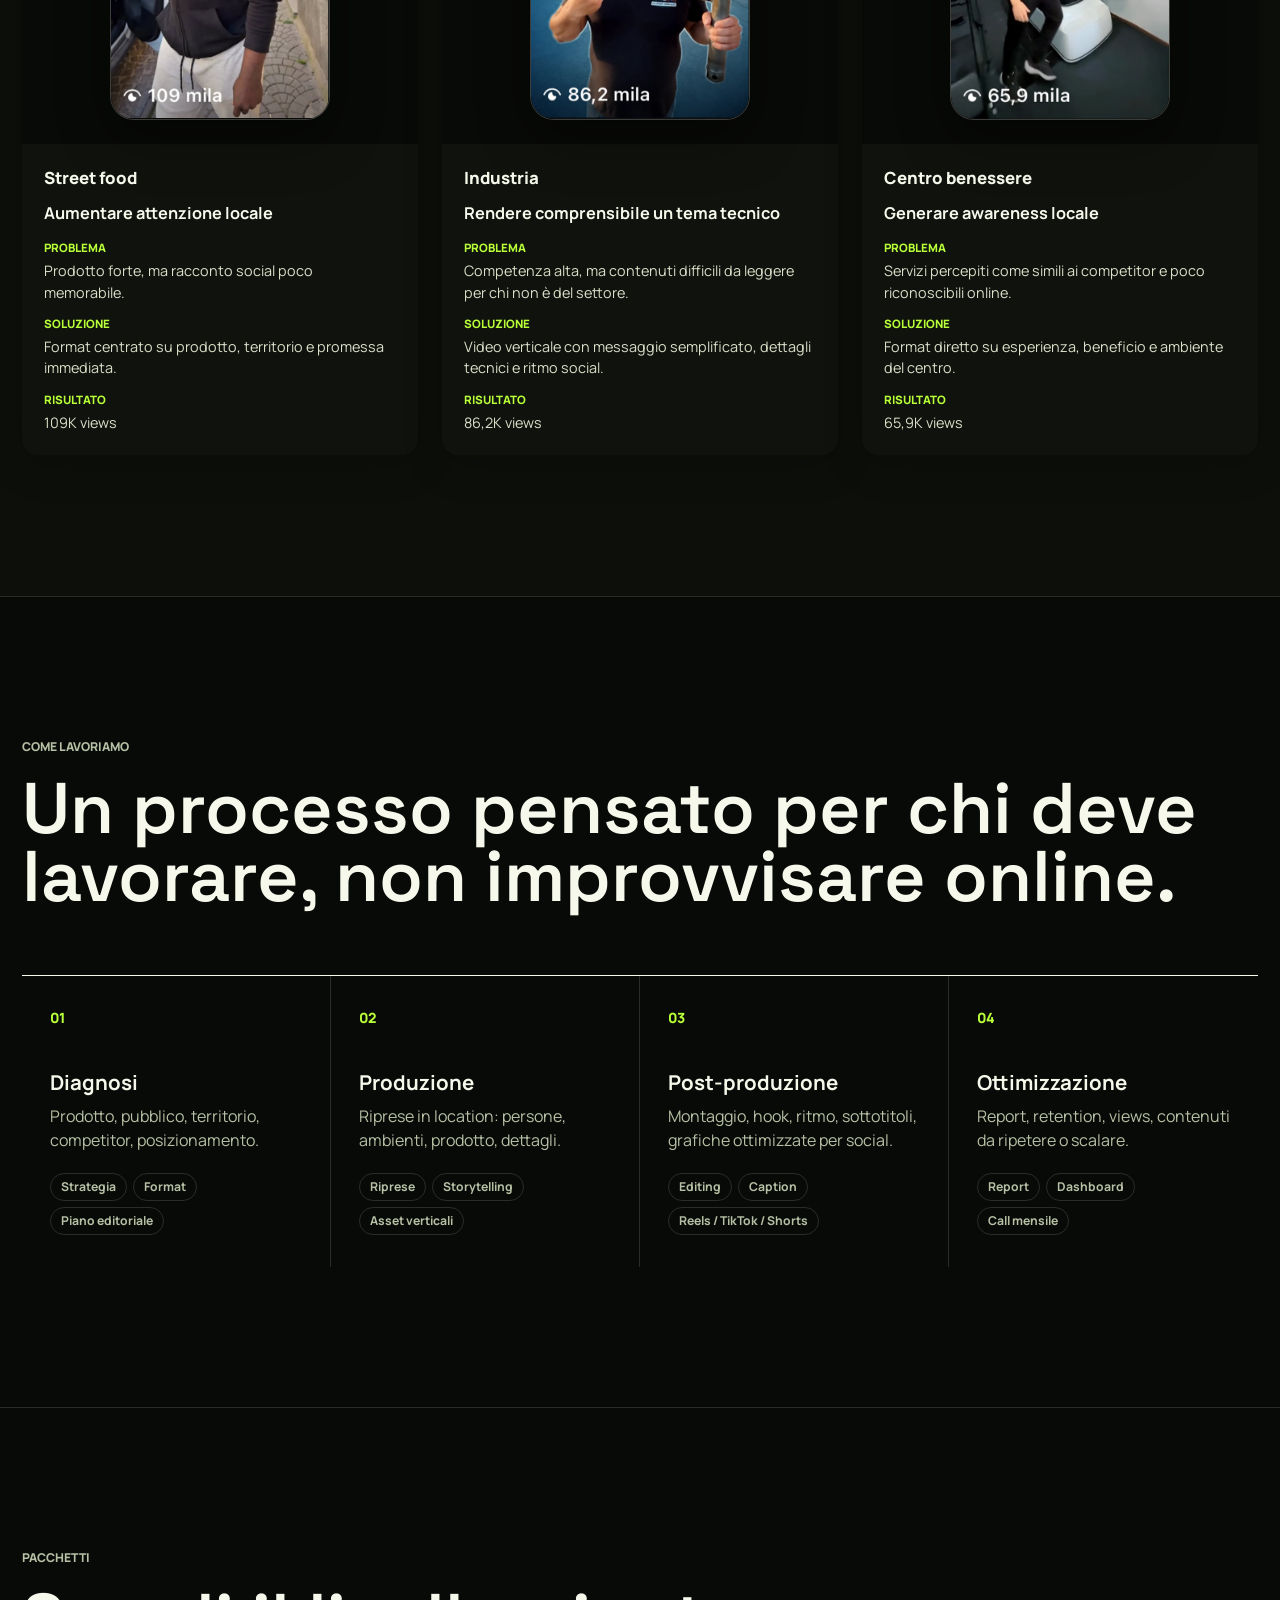
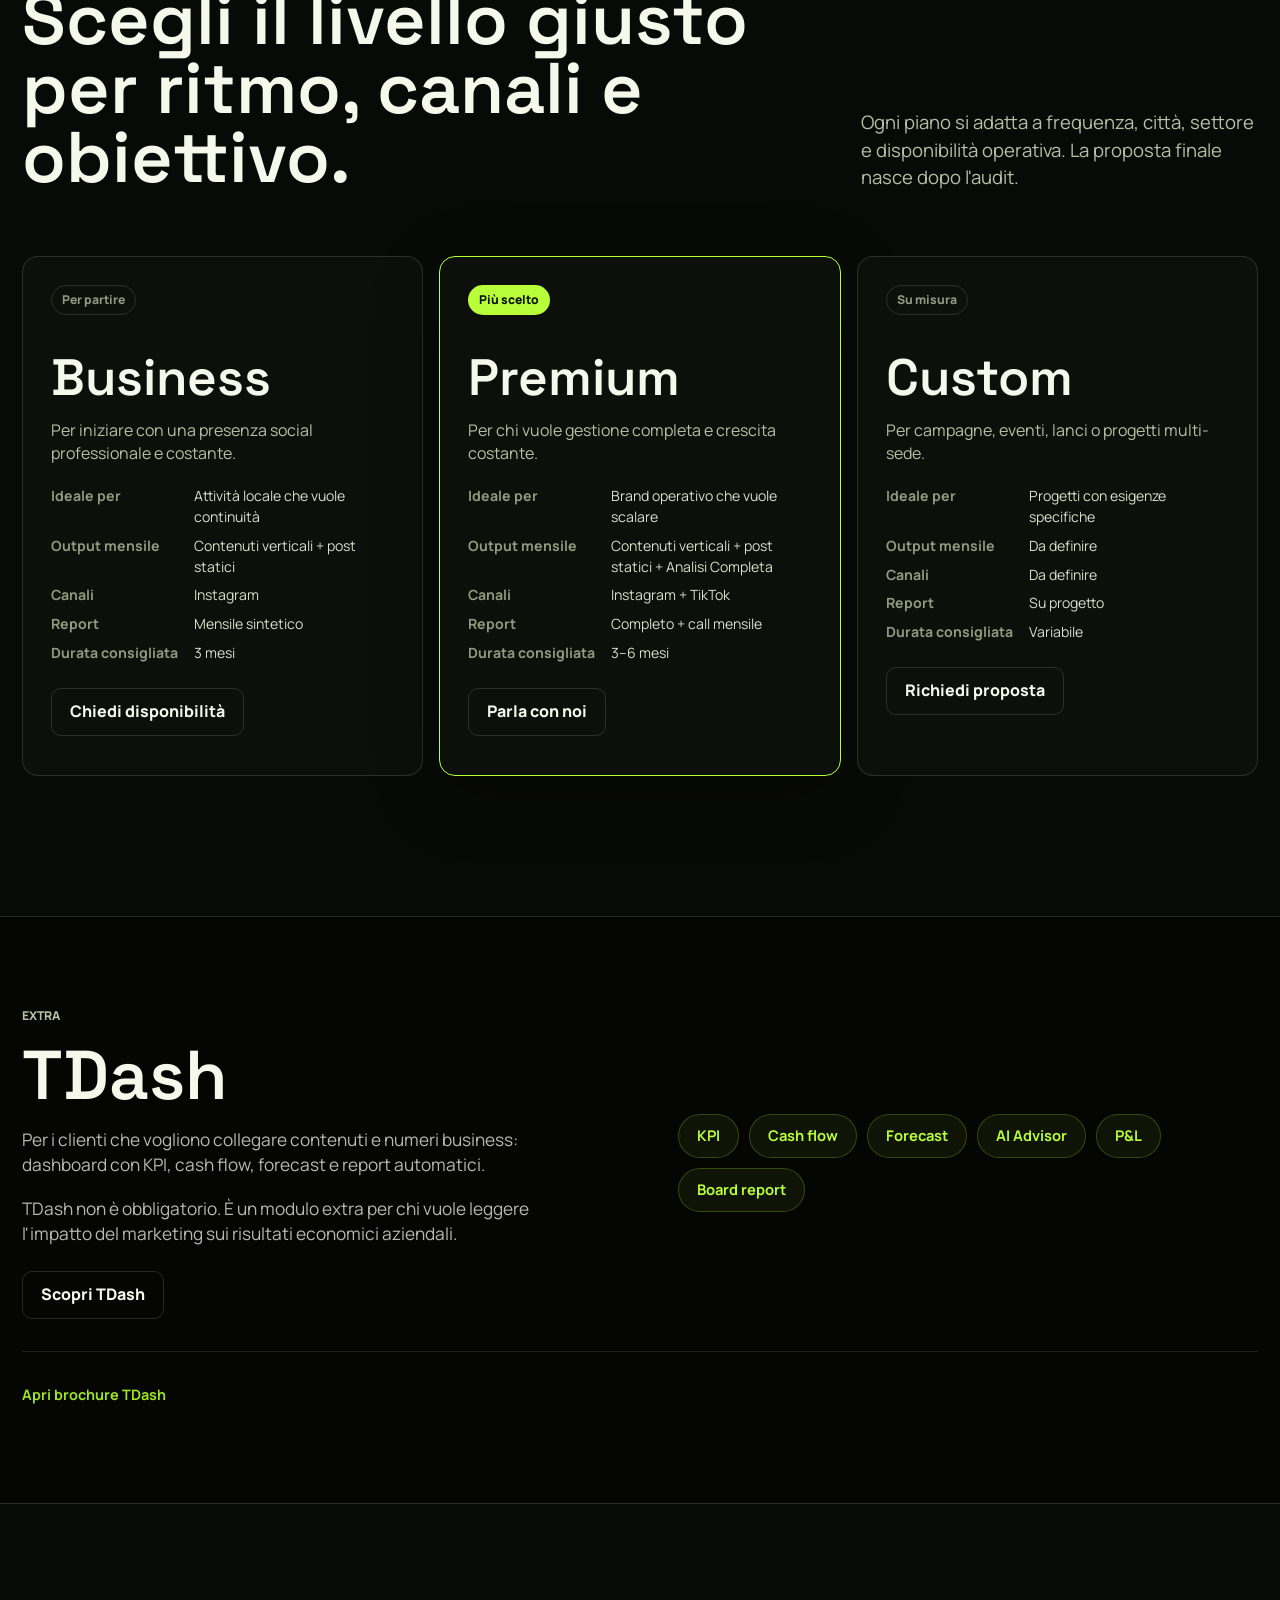
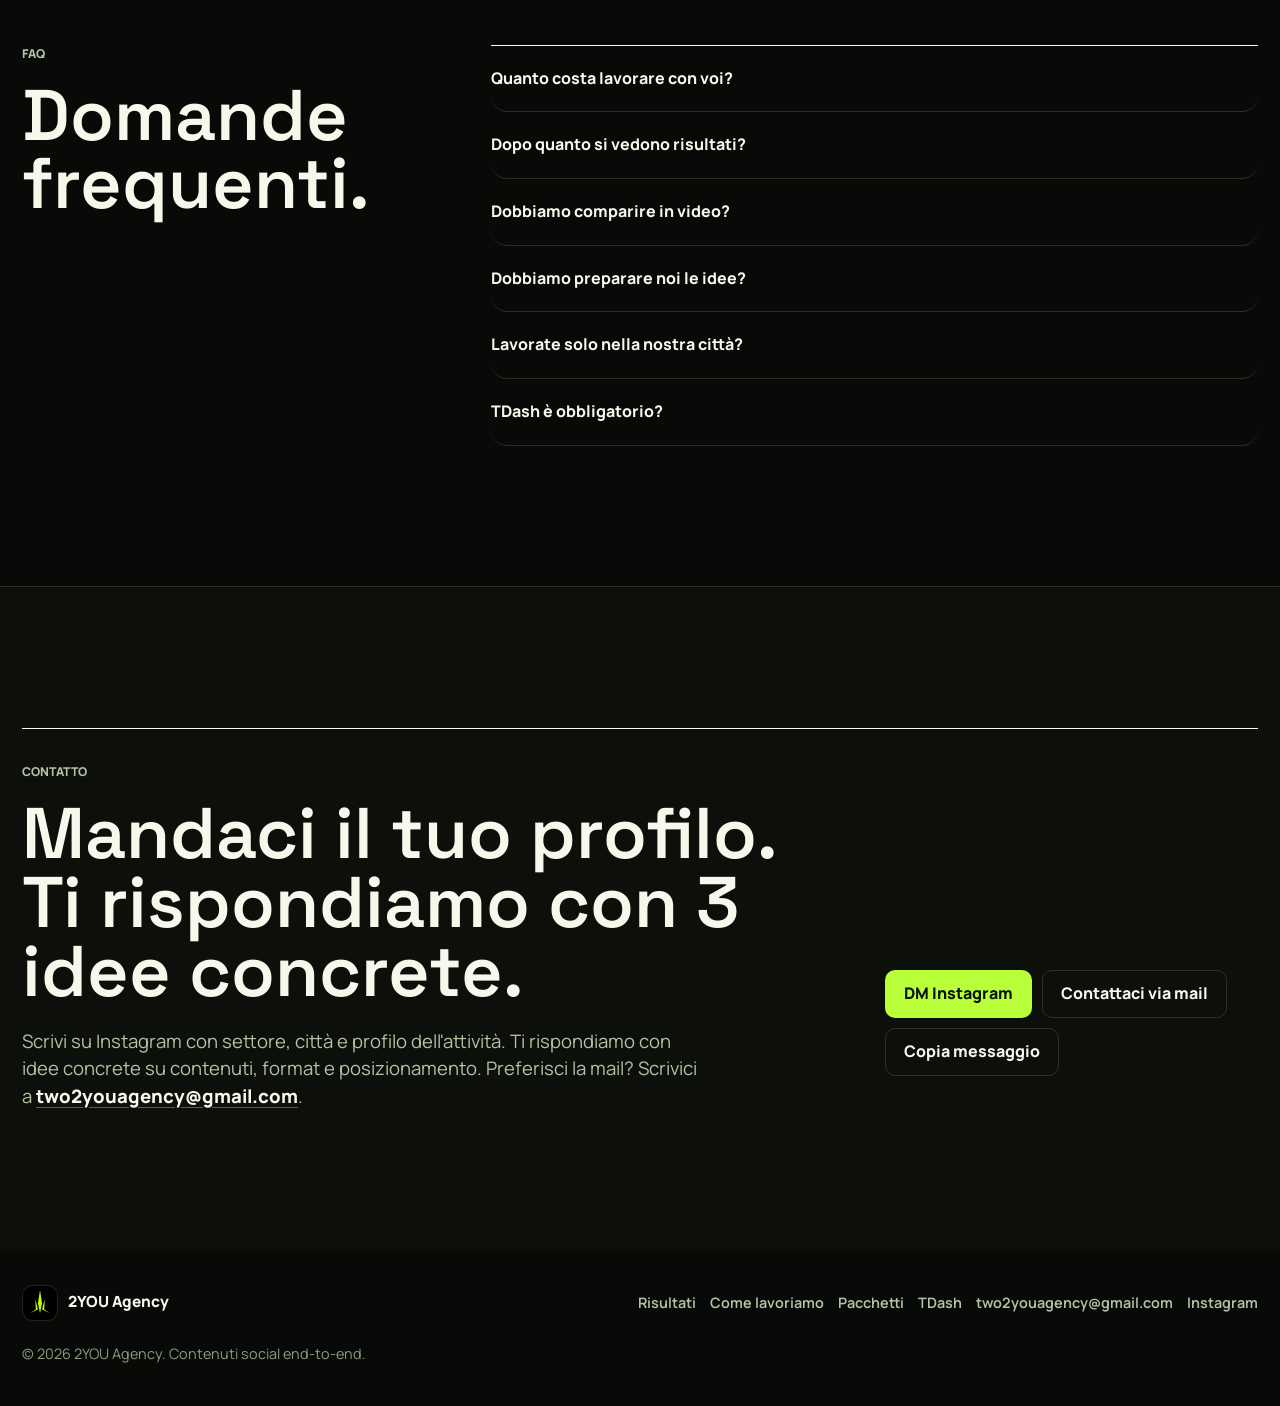
==== commit 6fa3542d: "rebranding new site" ====
--- a/site/index.html
+++ b/site/index.html
@@ -3,11 +3,11 @@
   <head>
     <meta charset="utf-8">
     <meta name="viewport" content="width=device-width, initial-scale=1">
-    <title>2YOU Agency | Video social, Reels e contenuti che generano attenzione</title>
-    <meta name="description" content="2YOU Agency crea contenuti social end-to-end per aziende, professionisti e attività locali: strategia, riprese, editing, pubblicazione, report e risultati misurabili.">
+    <title>2YOU Agency | Content studio per attivit&agrave; locali e brand operativi</title>
+    <meta name="description" content="2YOU Agency crea contenuti social end-to-end per attivit&agrave; locali e brand operativi: strategia, riprese, editing, pubblicazione, report e risultati misurabili.">
     <meta name="theme-color" content="#080a07">
     <meta property="og:title" content="2YOU Agency">
-    <meta property="og:description" content="Video verticali, Reels e contenuti social pensati per generare visibilità reale, richieste e riconoscibilità.">
+    <meta property="og:description" content="Strategia, riprese, editing e pubblicazione per trasformare quello che fai ogni giorno in contenuti chiari, riconoscibili e misurabili.">
     <meta property="og:type" content="website">
     <meta property="og:image" content="assets/brand/site-icon-512.png">
     <link rel="preconnect" href="https://fonts.googleapis.com">
@@ -21,8 +21,8 @@
     <a class="skip-link" href="#main">Salta al contenuto</a>
 
     <header class="site-header" data-header>
-      <a class="brand" href="#top" aria-label="2YOU Agency home">
-        <img src="assets/brand/logo-2you.png" alt="" width="40" height="40">
+      <a class="brand" href="#hero" aria-label="2YOU Agency home">
+        <img src="assets/brand/logo-2you.png" alt="Logo 2YOU Agency" width="40" height="40">
         <span data-brand-name>2YOU Agency</span>
       </a>
 
@@ -32,43 +32,33 @@
       </button>
 
       <nav id="site-nav" class="site-nav" aria-label="Navigazione principale">
-        <a href="#risultati">Risultati</a>
-        <a href="#metodo">Metodo</a>
-        <a href="#servizi">Servizi</a>
+        <a href="#case-studies">Risultati</a>
+        <a href="#come-lavoriamo">Come lavoriamo</a>
         <a href="#pacchetti">Pacchetti</a>
         <a href="#tdash">TDash</a>
         <a href="#contatto">Contatto</a>
-        <a class="nav-cta" href="https://www.instagram.com/2youagency/" target="_blank" rel="noopener">DM Instagram</a>
+        <a class="nav-cta" href="#contatto">Audit profilo</a>
       </nav>
     </header>
 
     <main id="main">
-      <section id="top" class="hero" aria-labelledby="hero-title">
-        <div class="hero-copy" data-reveal>
-          <p class="eyebrow">Content studio per attività locali e brand operativi</p>
-          <h1 id="hero-title">Contenuti social che trasformano ciò che vendi in attenzione reale.</h1>
-          <p class="hero-lead">Strategia, riprese, montaggio, pubblicazione e report. 2YOU entra nella tua attività, trova quello che merita di essere visto e lo trasforma in contenuti verticali chiari, riconoscibili e misurabili.</p>
+      <section id="hero" class="hero">
+        <div class="hero-inner" data-reveal>
+          <p class="eyebrow">Content studio per attivit&agrave; locali e brand operativi</p>
+          <h1>Diventiamo il team content della tua attivit&agrave;.</h1>
+          <p class="hero-sub">
+            Strategia, riprese, editing e pubblicazione per trasformare quello che
+            fai ogni giorno in contenuti chiari, riconoscibili e misurabili.
+          </p>
+          <p class="hero-manifesto">
+            Non devi diventare creator. Devi solo rendere chiaro e memorabile
+            quello che fai ogni giorno.
+          </p>
           <div class="hero-actions">
-            <a class="button button-primary" href="https://www.instagram.com/2youagency/" target="_blank" rel="noopener">Scrivici in DM</a>
-            <a class="button button-secondary" href="#risultati">Vedi le prove</a>
-          </div>
-        </div>
-
-        <aside class="hero-proof" aria-label="Case in evidenza" data-reveal>
-          <div class="proof-header">
-            <span>Case in evidenza</span>
-            <strong>109K views</strong>
-          </div>
-          <div class="proof-visual">
-            <div class="phone-shell hero-phone">
-              <img src="assets/screens/work-09.webp" alt="Risultato Street food con 109K views organiche" width="1080" height="1920" loading="eager" fetchpriority="high" decoding="async">
-            </div>
-            <div class="proof-note">
-              <span>Street food</span>
-              <p>Un contenuto semplice, costruito su prodotto, territorio e promessa immediata.</p>
-            </div>
-          </div>
-        </aside>
+            <a class="button button-primary" href="#contatto">Richiedi audit profilo</a>
+            <a class="button button-secondary" href="#case-studies">Guarda i risultati</a>
+          </div>
+        </div>
 
         <div class="hero-metrics" aria-label="Metriche principali" data-reveal>
           <article>
@@ -77,16 +67,16 @@
           </article>
           <article>
             <span data-counter data-value="13" data-suffix="+">13+</span>
-            <p>Case reali mostrati</p>
+            <p>Attivit&agrave; raccontate</p>
           </article>
           <article>
             <span data-counter data-value="7" data-suffix="+">7+</span>
-            <p>Settori raccontati</p>
+            <p>Settori serviti</p>
           </article>
         </div>
       </section>
 
-      <section class="proof-strip" aria-label="Settori serviti">
+      <div id="proof-strip" class="proof-strip" role="region" aria-label="Settori serviti">
         <div class="proof-track">
           <span>Street food</span>
           <span>Industria</span>
@@ -95,114 +85,72 @@
           <span>Retail</span>
           <span>Eventi</span>
           <span>Ristorazione</span>
-          <span>Attività locali</span>
+          <span>Attivit&agrave; locali</span>
           <span>Food retail</span>
           <span>Local business</span>
         </div>
-      </section>
-
-      <section id="manifesto" class="statement section-tight" aria-label="Manifesto">
-        <div class="section-shell statement-panel" data-reveal>
-          <p>Il punto</p>
-          <h2>Non devi diventare creator. Devi rendere chiaro e memorabile quello che fai ogni giorno.</h2>
-        </div>
-      </section>
-
-      <section id="risultati" class="section results-section" aria-labelledby="results-title">
+      </div>
+
+      <section id="case-studies" class="section case-section" aria-labelledby="case-studies-title">
         <div class="section-shell">
           <div class="section-heading split" data-reveal>
             <div>
               <p class="section-label">Risultati</p>
-              <h2 id="results-title">Prove visibili, non promesse decorate.</h2>
-            </div>
-            <p>Ogni screen nasce da un contenuto pubblicato. Qui contano settore, messaggio e attenzione generata: niente stock, niente numeri inventati.</p>
-          </div>
-
-          <div class="result-controls" aria-label="Filtra risultati" data-reveal>
-            <button class="filter is-active" type="button" data-filter="all">Tutti</button>
-            <button class="filter" type="button" data-filter="food">Food</button>
-            <button class="filter" type="button" data-filter="local">Local</button>
-            <button class="filter" type="button" data-filter="technical">Tecnico</button>
-            <button class="filter" type="button" data-filter="retail">Retail</button>
-          </div>
-
-          <div id="result-grid" class="result-grid" aria-live="polite"></div>
-        </div>
-      </section>
-
-      <section id="metodo" class="section method-section" aria-labelledby="method-title">
-        <div class="section-shell method-layout">
-          <div class="sticky-copy" data-reveal>
-            <p class="section-label">Metodo</p>
-            <h2 id="method-title">Una produzione content pensata per chi deve lavorare, non improvvisare online.</h2>
-            <p>Il processo è costruito per ridurre attrito: veniamo in location, estraiamo storie reali, montiamo in verticale e misuriamo cosa vale la pena ripetere.</p>
-          </div>
-
-          <div class="method-board" data-reveal>
-            <article>
-              <span>01</span>
+              <h2 id="case-studies-title">Preview lavori.</h2>
+            </div>
+            <p>
+              Screenshot selezionati dei contenuti realizzati: apri una preview per
+              leggere settore, risultato e scelta creativa.
+            </p>
+          </div>
+
+          <div class="case-toolbar" data-reveal>
+            <button class="archive-link" type="button" aria-expanded="false" data-show-all-works>
+              Vedi tutti i lavori &rarr;
+            </button>
+          </div>
+          <div id="case-grid" class="case-grid" aria-live="polite"></div>
+        </div>
+      </section>
+
+      <section id="come-lavoriamo" class="section">
+        <div class="section-shell">
+          <div class="section-heading" data-reveal>
+            <p class="section-label">Come lavoriamo</p>
+            <h2>Un processo pensato per chi deve lavorare, non improvvisare online.</h2>
+          </div>
+          <div class="process-steps">
+            <article class="process-step" data-reveal>
+              <span class="step-num">01</span>
               <h3>Diagnosi</h3>
-              <p>Prodotto, pubblico, territorio, competitor e motivi reali per cui una persona dovrebbe sceglierti.</p>
-            </article>
-            <article>
-              <span>02</span>
+              <p>Prodotto, pubblico, territorio, competitor, posizionamento.</p>
+              <div class="step-tags">
+                <span>Strategia</span><span>Format</span><span>Piano editoriale</span>
+              </div>
+            </article>
+            <article class="process-step" data-reveal>
+              <span class="step-num">02</span>
               <h3>Produzione</h3>
-              <p>Riprese on-location con persone, ambiente, gesti e dettagli che rendono riconoscibile la tua attività.</p>
-            </article>
-            <article>
-              <span>03</span>
+              <p>Riprese in location: persone, ambienti, prodotto, dettagli.</p>
+              <div class="step-tags">
+                <span>Riprese</span><span>Storytelling</span><span>Asset verticali</span>
+              </div>
+            </article>
+            <article class="process-step" data-reveal>
+              <span class="step-num">03</span>
               <h3>Post-produzione</h3>
-              <p>Hook, sottotitoli, ritmo, tagli, grafiche e asset pronti per Reels, TikTok e Shorts.</p>
-            </article>
-            <article>
-              <span>04</span>
+              <p>Montaggio, hook, ritmo, sottotitoli, grafiche ottimizzate per social.</p>
+              <div class="step-tags">
+                <span>Editing</span><span>Caption</span><span>Reels / TikTok / Shorts</span>
+              </div>
+            </article>
+            <article class="process-step" data-reveal>
+              <span class="step-num">04</span>
               <h3>Ottimizzazione</h3>
-              <p>Lettura di views, retention, pubblico nuovo e segnali commerciali per decidere cosa scalare.</p>
-            </article>
-          </div>
-        </div>
-      </section>
-
-      <section id="servizi" class="section services-section" aria-labelledby="services-title">
-        <div class="section-shell">
-          <div class="section-heading split" data-reveal>
-            <div>
-              <p class="section-label">Servizi</p>
-              <h2 id="services-title">Una squadra content esterna, con processo interno.</h2>
-            </div>
-            <p>Non una consegna di video scollegati. Un sistema continuo per dare forma, ritmo e direzione alla presenza social.</p>
-          </div>
-
-          <div class="service-grid">
-            <article data-reveal>
-              <span>01</span>
-              <h3>Riprese in presenza</h3>
-              <p>Locale, studio, showroom, officina, cucina, evento o sede aziendale.</p>
-            </article>
-            <article data-reveal>
-              <span>02</span>
-              <h3>Format ricorrenti</h3>
-              <p>Rubriche riconoscibili, hook e storytelling adatti al settore.</p>
-            </article>
-            <article data-reveal>
-              <span>03</span>
-              <h3>Editing verticale</h3>
-              <p>Montaggio, sottotitoli, grafiche, ritmo, musica e ottimizzazione social.</p>
-            </article>
-            <article data-reveal>
-              <span>04</span>
-              <h3>Pubblicazione</h3>
-              <p>Calendario, caption, orari, profilo e continuità dei canali.</p>
-            </article>
-            <article data-reveal>
-              <span>05</span>
-              <h3>Report</h3>
-              <p>Numeri leggibili: cosa ha funzionato, cosa ripetere, cosa cambiare.</p>
-            </article>
-            <article data-reveal>
-              <span>06</span>
-              <h3>Dashboard</h3>
-              <p>Strumenti di controllo per leggere crescita, andamento e priorità.</p>
+              <p>Report, retention, views, contenuti da ripetere o scalare.</p>
+              <div class="step-tags">
+                <span>Report</span><span>Dashboard</span><span>Call mensile</span>
+              </div>
             </article>
           </div>
         </div>
@@ -213,192 +161,190 @@
           <div class="section-heading split" data-reveal>
             <div>
               <p class="section-label">Pacchetti</p>
-              <h2 id="packages-title">Tre livelli, una sola direzione: continuità e qualità percepita.</h2>
-            </div>
-            <p>Ogni pacchetto può essere adattato a frequenza, settore, città e obiettivo commerciale.</p>
+              <h2 id="packages-title">Scegli il livello giusto per ritmo, canali e obiettivo.</h2>
+            </div>
+            <p>
+              Ogni piano si adatta a frequenza, citt&agrave;, settore e disponibilit&agrave;
+              operativa. La proposta finale nasce dopo l'audit.
+            </p>
           </div>
 
           <div class="package-grid">
             <article class="package-card" data-reveal>
               <span class="package-badge">Per partire</span>
               <h3>Business</h3>
-              <p>Presenza social più professionale, costante e leggibile.</p>
-              <ul>
-                <li>Riprese on-location mensili</li>
-                <li>Reels verticali e post statici</li>
-                <li>Editing professionale con sottotitoli e suoni</li>
-                <li>Piano editoriale base</li>
-                <li>Pubblicazione gestita</li>
-                <li>Report mensile</li>
-              </ul>
+              <p class="package-pitch">Per iniziare con una presenza social professionale e costante.</p>
+              <dl class="package-specs">
+                <dt>Ideale per</dt><dd>Attivit&agrave; locale che vuole continuit&agrave;</dd>
+                <dt>Output mensile</dt><dd>Contenuti verticali + post statici</dd>
+                <dt>Canali</dt><dd>Instagram</dd>
+                <dt>Report</dt><dd>Mensile sintetico</dd>
+                <dt>Durata consigliata</dt><dd>3 mesi</dd>
+              </dl>
+              <a class="button button-secondary package-cta" href="#contatto">Chiedi disponibilit&agrave;</a>
             </article>
 
             <article class="package-card package-featured" data-reveal>
-              <span class="package-badge">Più scelto</span>
+              <span class="package-badge">Pi&ugrave; scelto</span>
               <h3>Premium</h3>
-              <p>Continuità, metodo e crescita costante.</p>
-              <ul>
-                <li>Tutto il piano Business</li>
-                <li>Maggiore volume di contenuti</li>
-                <li>Gestione instagram + TikTok</li>
-                <li>Strategia e call mensile inclusa</li>
-                <li>Priorità in riprese e montaggio</li>
-                <li>Cura completa del profilo</li>
-                <li>Report completo</li>
-                <li>ADV on demand</li>
-              </ul>
+              <p class="package-pitch">Per chi vuole gestione completa e crescita costante.</p>
+              <dl class="package-specs">
+                <dt>Ideale per</dt><dd>Brand operativo che vuole scalare</dd>
+                <dt>Output mensile</dt><dd>Contenuti verticali + post statici + Analisi Completa</dd>
+                <dt>Canali</dt><dd>Instagram + TikTok</dd>
+                <dt>Report</dt><dd>Completo + call mensile</dd>
+                <dt>Durata consigliata</dt><dd>3&ndash;6 mesi</dd>
+              </dl>
+              <a class="button button-secondary package-cta" href="#contatto">Parla con noi</a>
             </article>
 
             <article class="package-card" data-reveal>
               <span class="package-badge">Su misura</span>
               <h3>Custom</h3>
-              <p>Campagne, eventi, lanci, aziende multi-sede o progetti più strutturati.</p>
-              <ul>
-                <li>Volumi e canali personalizzati</li>
-                <li>Produzione dedicata</li>
-                <li>Consulenza strategica</li>
-                <li>Supporto extra</li>
-                <li>Integrazioni e dashboard</li>
-              </ul>
-            </article>
-          </div>
-        </div>
-      </section>
-
-      <section id="tdash" class="section tdash-section" aria-labelledby="tdash-title">
-        <div class="section-shell tdash-layout">
-          <div class="tdash-copy" data-reveal>
-            <h2 id="tdash-title">TDash</h2>
-            <p class="section-label">Extra intelligente</p>
-            <h3>L'attenzione è utile solo se capisci cosa produce.</h3>
-            <p>Con i contenuti aumentiamo la tua visibilità. Con TDash puoi leggere cosa succede davvero nel business: KPI, costi, cassa, forecast, scenari e risultati economici.</p>
-            <strong>I contenuti portano attenzione. I dati mostrano cosa crea valore.</strong>
-          </div>
-
-          <div class="tdash-visual" aria-label="Mockup dashboard TDash dimostrativo" data-reveal>
-            <div class="dashboard-top">
-              <span>TDash</span>
-              <strong>Control room business</strong>
-            </div>
-            <article class="dashboard-hero-card">
-              <div class="dashboard-card-header">
-                <span>Business Health</span>
-                <strong>Segnali leggibili, decisioni più rapide.</strong>
-              </div>
-              <svg class="dashboard-chart" viewBox="0 0 640 220" role="img" aria-label="Grafico dimostrativo TDash con andamento business pulito">
-                <path class="chart-grid" d="M70 48H590M70 92H590M70 136H590M70 180H590"></path>
-                <path class="chart-area" d="M72 160C130 142 150 108 204 112C260 116 270 148 328 132C392 114 416 70 474 78C526 85 542 62 590 50V188H72Z"></path>
-                <path class="chart-line" d="M72 160C130 142 150 108 204 112C260 116 270 148 328 132C392 114 416 70 474 78C526 85 542 62 590 50"></path>
-                <circle class="chart-point" cx="204" cy="112" r="6"></circle>
-                <circle class="chart-point" cx="474" cy="78" r="6"></circle>
-                <circle class="chart-point" cx="590" cy="50" r="6"></circle>
-              </svg>
-            </article>
-            <div class="dashboard-metric-grid">
-              <article class="dashboard-card">
-                <span>Cash Flow</span>
-                <strong>Liquidità sotto controllo</strong>
-                <em>Cassa, entrate e uscite.</em>
-              </article>
-              <article class="dashboard-card">
-                <span>Forecast</span>
-                <strong>Scenario decisionale</strong>
-                <em>Previsioni e simulazioni.</em>
-              </article>
-              <article class="dashboard-card">
-                <span>AI Advisor</span>
-                <strong>Priorità automatiche</strong>
-                <em>Alert e diagnosi sintetiche.</em>
-              </article>
-              <article class="dashboard-card">
-                <span>Board Report</span>
-                <strong>Sintesi pronta</strong>
-                <em>Report chiari per il team.</em>
-              </article>
-            </div>
-          </div>
-        </div>
-
-        <div class="section-shell benefit-grid">
-          <article data-reveal>
-            <h3>Controllo in tempo reale</h3>
-            <p>KPI, costi e cassa sempre sotto controllo.</p>
-          </article>
-          <article data-reveal>
-            <h3>Forecast e scenari</h3>
-            <p>Previsioni e simulazioni per anticipare le decisioni.</p>
-          </article>
-          <article data-reveal>
-            <h3>AI Advisor</h3>
-            <p>Alert, diagnosi e suggerimenti intelligenti.</p>
-          </article>
-          <article data-reveal>
-            <h3>P&amp;L + Cash Flow</h3>
-            <p>Conto economico e flussi finanziari leggibili.</p>
-          </article>
-        </div>
-
-        <div id="tdash-brochure" class="section-shell brochure-module" data-reveal>
-          <div class="brochure-copy">
-            <p class="section-label">Brochure TDash</p>
-            <h3>Sfoglia la brochure TDash.</h3>
-            <p>Una preview guidata della piattaforma: moduli, dashboard, AI Advisor, forecast e report per PMI.</p>
-          </div>
-
-          <div class="brochure-reader" tabindex="0" aria-label="Viewer brochure TDash">
-            <div class="reader-frame">
-              <button class="reader-arrow reader-arrow-prev" type="button" aria-label="Pagina precedente brochure" data-brochure-prev>
-                <span aria-hidden="true">&larr;</span>
-              </button>
-              <button class="reader-page-button" type="button" aria-label="Ingrandisci pagina brochure TDash" data-brochure-zoom-open>
-                <img src="assets/tdash/pages/tdash-page-01.webp" alt="Brochure TDash pagina 1" width="1300" height="732" decoding="async" data-brochure-page>
-              </button>
-              <button class="reader-arrow reader-arrow-next" type="button" aria-label="Pagina successiva brochure" data-brochure-next>
-                <span aria-hidden="true">&rarr;</span>
-              </button>
-            </div>
-          </div>
-        </div>
-      </section>
-
-      <section class="section faq-section" aria-labelledby="faq-title">
+              <p class="package-pitch">Per campagne, eventi, lanci o progetti multi-sede.</p>
+              <dl class="package-specs">
+                <dt>Ideale per</dt><dd>Progetti con esigenze specifiche</dd>
+                <dt>Output mensile</dt><dd>Da definire</dd>
+                <dt>Canali</dt><dd>Da definire</dd>
+                <dt>Report</dt><dd>Su progetto</dd>
+                <dt>Durata consigliata</dt><dd>Variabile</dd>
+              </dl>
+              <a class="button button-secondary package-cta" href="#contatto">Richiedi proposta</a>
+            </article>
+          </div>
+        </div>
+      </section>
+
+      <section id="tdash" class="section section-tight tdash-mini-section" data-reveal>
+        <div class="section-shell tdash-mini-layout">
+          <div class="tdash-mini-copy">
+            <p class="section-label">Extra</p>
+            <h2>TDash</h2>
+            <p>
+              Per i clienti che vogliono collegare contenuti e numeri business:
+              dashboard con KPI, cash flow, forecast e report automatici.
+            </p>
+            <p class="tdash-disclaimer">
+              TDash non &egrave; obbligatorio. &Egrave; un modulo extra per chi vuole leggere
+              l'impatto del marketing sui risultati economici aziendali.
+            </p>
+            <div class="tdash-mini-actions">
+              <a class="button button-secondary" href="#contatto">Scopri TDash</a>
+            </div>
+          </div>
+          <div class="tdash-mini-pills" aria-hidden="true">
+            <span>KPI</span>
+            <span>Cash flow</span>
+            <span>Forecast</span>
+            <span>AI Advisor</span>
+            <span>P&amp;L</span>
+            <span>Board report</span>
+          </div>
+        </div>
+
+        <details class="tdash-brochure-toggle section-shell">
+          <summary>Apri brochure TDash</summary>
+          <div class="brochure-module">
+            <div class="brochure-copy">
+              <p class="section-label">Brochure TDash</p>
+              <h3>Sfoglia la brochure TDash.</h3>
+              <p>Una preview guidata della piattaforma: moduli, dashboard, AI Advisor, forecast e report per PMI.</p>
+            </div>
+
+            <div class="brochure-reader" tabindex="0" aria-label="Viewer brochure TDash">
+              <div class="reader-frame">
+                <button class="reader-arrow reader-arrow-prev" type="button" aria-label="Pagina precedente brochure" data-brochure-prev>
+                  <span aria-hidden="true">&larr;</span>
+                </button>
+                <button class="reader-page-button" type="button" aria-label="Ingrandisci pagina brochure TDash" data-brochure-zoom-open>
+                  <img src="assets/tdash/pages/tdash-page-01.webp" alt="Brochure TDash pagina 1" width="1300" height="732" loading="lazy" decoding="async" data-brochure-page>
+                </button>
+                <button class="reader-arrow reader-arrow-next" type="button" aria-label="Pagina successiva brochure" data-brochure-next>
+                  <span aria-hidden="true">&rarr;</span>
+                </button>
+              </div>
+            </div>
+          </div>
+
+          <div class="brochure-zoom" role="dialog" aria-modal="true" aria-labelledby="brochure-zoom-title" aria-hidden="true" data-brochure-zoom>
+            <div class="brochure-zoom-backdrop" data-brochure-zoom-close></div>
+            <div class="brochure-zoom-panel" role="document">
+              <div class="brochure-zoom-top">
+                <h2 id="brochure-zoom-title">Brochure TDash</h2>
+                <button class="brochure-zoom-close" type="button" aria-label="Chiudi brochure" data-brochure-zoom-close>&times;</button>
+              </div>
+              <div class="brochure-zoom-stage">
+                <img src="assets/tdash/pages/tdash-page-01.webp" alt="Brochure TDash pagina 1 ingrandita" width="1300" height="732" loading="lazy" decoding="async" data-brochure-zoom-image>
+              </div>
+              <div class="brochure-zoom-controls">
+                <button type="button" data-brochure-zoom-prev>Indietro</button>
+                <button type="button" data-brochure-zoom-next>Avanti</button>
+              </div>
+            </div>
+          </div>
+        </details>
+      </section>
+
+      <section class="section faq-section" id="faq">
         <div class="section-shell faq-layout">
           <div data-reveal>
             <p class="section-label">FAQ</p>
-            <h2 id="faq-title">Domande rapide.</h2>
+            <h2>Domande frequenti.</h2>
           </div>
           <div class="faq-list">
             <details data-reveal>
-              <summary>Dobbiamo preparare noi i contenuti?</summary>
-              <p>No. Il metodo nasce per ridurre al minimo il lavoro interno: definiamo il piano, veniamo in location e costruiamo i contenuti sul posto.</p>
-            </details>
-            <details data-reveal>
-              <summary>Lavorate solo con ristoranti?</summary>
-              <p>No. Il metodo si adatta a food, retail, beauty, automotive, eventi, attività locali e aziende tecniche.</p>
-            </details>
-            <details data-reveal>
-              <summary>Pubblicate anche i contenuti?</summary>
-              <p>Sì, il servizio può includere calendario, caption, pubblicazione e ottimizzazione.</p>
-            </details>
-            <details data-reveal>
-              <summary>TDash è obbligatoria?</summary>
-              <p>No. TDash è un extra integrabile per chi vuole leggere meglio l'andamento del business e collegare marketing e risultati.</p>
-            </details>
-          </div>
-        </div>
-      </section>
-
-      <section id="contatto" class="section contact-section" aria-labelledby="contact-title">
+              <summary>Quanto costa lavorare con voi?</summary>
+              <p>I piani partono da un investimento mensile fisso, calibrato su frequenza, citt&agrave; e canali.
+              La cifra esatta la definiamo dopo l'audit profilo, perch&eacute; ogni attivit&agrave; ha esigenze diverse.</p>
+            </details>
+            <details data-reveal>
+              <summary>Dopo quanto si vedono risultati?</summary>
+              <p>Le prime indicazioni arrivano gi&agrave; dai primi contenuti pubblicati.
+              La crescita reale richiede continuit&agrave;, test e ottimizzazione: di solito 6&ndash;10 settimane.</p>
+            </details>
+            <details data-reveal>
+              <summary>Dobbiamo comparire in video?</summary>
+              <p>No. Costruiamo format con prodotto, ambiente, mani, team, clienti,
+              dettagli e voce narrante. La presenza in camera &egrave; un'opzione, non un requisito.</p>
+            </details>
+            <details data-reveal>
+              <summary>Dobbiamo preparare noi le idee?</summary>
+              <p>No. Partiamo da diagnosi, settore e obiettivi.
+              Poi costruiamo format, piano contenuti e riprese.</p>
+            </details>
+            <details data-reveal>
+              <summary>Lavorate solo nella nostra citt&agrave;?</summary>
+              <p>Dipende dal progetto. Le produzioni si organizzano in giornate concentrate
+              o su piani ricorrenti, anche fuori sede.</p>
+            </details>
+            <details data-reveal>
+              <summary>TDash &egrave; obbligatorio?</summary>
+              <p>No. &Egrave; un modulo extra per chi vuole collegare marketing, KPI e risultati economici.
+              Si attiva solo se ha senso per il tuo business.</p>
+            </details>
+          </div>
+        </div>
+      </section>
+
+      <section id="contatto" class="section contact-section">
         <div class="section-shell contact-panel" data-reveal>
           <div>
             <p class="section-label">Contatto</p>
-            <h2 id="contact-title">Mandaci il profilo. Ti diciamo cosa farebbe crescere la tua attività.</h2>
-          </div>
-          <div class="contact-copy">
-            <p>Scrivici su Instagram con settore, città e profilo dell'attività. La conversazione parte da lì: diretta, veloce, concreta.</p>
+            <h2>Mandaci il tuo profilo. Ti rispondiamo con 3 idee concrete.</h2>
+            <p class="contact-sub">
+              Scrivi su Instagram con settore, citt&agrave; e profilo dell'attivit&agrave;.
+              Ti rispondiamo con idee concrete su contenuti, format e posizionamento.
+              Preferisci la mail? Scrivici a
+              <a class="contact-email" href="mailto:two2youagency@gmail.com">two2youagency@gmail.com</a>.
+            </p>
+          </div>
+          <div class="contact-actions-block">
             <div class="contact-actions">
-              <a class="button button-primary" href="https://www.instagram.com/2youagency/" target="_blank" rel="noopener">Apri @2youagency</a>
-              <button class="button button-secondary" type="button" data-copy-handle>Copia handle</button>
+              <a class="button button-primary" href="https://www.instagram.com/2youagency/" target="_blank" rel="noopener">DM Instagram</a>
+              <a class="button button-secondary" href="mailto:two2youagency@gmail.com?subject=Audit%20profilo%20-%202YOU%20Agency&body=Ciao%202YOU%2C%0A%0Avorrei%20un%20audit%20del%20profilo%20della%20mia%20attivit%C3%A0.%0A%0ASettore%3A%20%0ACitt%C3%A0%3A%20%0AProfilo%20Instagram%3A%20%0AObiettivo%20principale%3A%20">Contattaci via mail</a>
+              <button class="button button-secondary" type="button" data-copy-message>
+                Copia messaggio
+              </button>
             </div>
             <p class="copy-feedback" aria-live="polite" data-copy-feedback></p>
           </div>
@@ -407,50 +353,33 @@
     </main>
 
     <footer class="site-footer">
-      <a class="brand footer-brand" href="#top">
-        <img src="assets/brand/logo-2you.png" alt="" width="36" height="36">
+      <a class="brand footer-brand" href="#hero">
+        <img src="assets/brand/logo-2you.png" alt="Logo 2YOU Agency" width="36" height="36">
         <span>2YOU Agency</span>
       </a>
       <nav class="footer-links" aria-label="Navigazione footer">
-        <a href="#risultati">Risultati</a>
-        <a href="#metodo">Metodo</a>
-        <a href="#servizi">Servizi</a>
+        <a href="#case-studies">Risultati</a>
+        <a href="#come-lavoriamo">Come lavoriamo</a>
         <a href="#pacchetti">Pacchetti</a>
         <a href="#tdash">TDash</a>
+        <a href="mailto:two2youagency@gmail.com">two2youagency@gmail.com</a>
         <a href="https://www.instagram.com/2youagency/" target="_blank" rel="noopener">Instagram</a>
       </nav>
-      <p>© <span id="year"></span> 2YOU Agency. Contenuti social end-to-end.</p>
+      <p>&copy; <span id="year"></span> 2YOU Agency. Contenuti social end-to-end.</p>
     </footer>
 
     <div class="lightbox" role="dialog" aria-modal="true" aria-labelledby="lightbox-title" aria-hidden="true" data-lightbox>
       <div class="lightbox-backdrop" data-lightbox-close></div>
       <div class="lightbox-panel" role="document">
-        <button class="lightbox-close" type="button" aria-label="Chiudi risultato" data-lightbox-close>×</button>
+        <button class="lightbox-close" type="button" aria-label="Chiudi risultato" data-lightbox-close>&times;</button>
         <div class="phone-shell lightbox-phone">
-          <img src="assets/screens/work-09.webp" alt="" width="1080" height="1920" data-lightbox-image>
+          <img src="assets/screens/work-09.webp" alt="Risultato Street food con 109K views" width="1080" height="1920" loading="lazy" decoding="async" data-lightbox-image>
         </div>
         <div class="lightbox-copy">
           <span data-lightbox-category></span>
           <h2 id="lightbox-title" data-lightbox-sector></h2>
           <strong data-lightbox-views></strong>
           <p data-lightbox-insight></p>
-        </div>
-      </div>
-    </div>
-
-    <div class="brochure-zoom" role="dialog" aria-modal="true" aria-labelledby="brochure-zoom-title" aria-hidden="true" data-brochure-zoom>
-      <div class="brochure-zoom-backdrop" data-brochure-zoom-close></div>
-      <div class="brochure-zoom-panel" role="document">
-        <div class="brochure-zoom-top">
-          <h2 id="brochure-zoom-title">Brochure TDash</h2>
-          <button class="brochure-zoom-close" type="button" aria-label="Chiudi brochure" data-brochure-zoom-close>×</button>
-        </div>
-        <div class="brochure-zoom-stage">
-          <img src="assets/tdash/pages/tdash-page-01.webp" alt="Brochure TDash pagina 1 ingrandita" width="1300" height="732" decoding="async" data-brochure-zoom-image>
-        </div>
-        <div class="brochure-zoom-controls">
-          <button type="button" data-brochure-zoom-prev>Indietro</button>
-          <button type="button" data-brochure-zoom-next>Avanti</button>
         </div>
       </div>
     </div>
@@ -461,6 +390,7 @@
         "@type": "Organization",
         "name": "2YOU Agency",
         "url": "https://www.instagram.com/2youagency/",
+        "email": "two2youagency@gmail.com",
         "sameAs": ["https://www.instagram.com/2youagency/"],
         "description": "Agenzia di contenuti social end-to-end per video verticali, Reels, TikTok, Shorts e report."
       }
--- a/site/styles.css
+++ b/site/styles.css
@@ -1,4 +1,4 @@
-﻿:root {
+:root {
   color-scheme: dark;
   --paper: #080a07;
   --paper-warm: #10130d;
@@ -20,6 +20,13 @@
   --max: 1240px;
   --radius: 8px;
   --header-h: 74px;
+  --radius-sm: 10px;
+  --radius-md: 16px;
+  --radius-lg: 24px;
+  --section-y: clamp(100px, 11vw, 160px);
+  --section-y-tight: clamp(64px, 7vw, 96px);
+  --shadow-card: 0 18px 70px rgba(0, 0, 0, 0.24);
+  --shadow-soft: 0 10px 40px rgba(0, 0, 0, 0.18);
 }
 
 * {
@@ -54,7 +61,8 @@
   text-decoration: none;
 }
 
-button {
+button,
+summary {
   font: inherit;
 }
 
@@ -65,7 +73,8 @@
   outline-offset: 3px;
 }
 
-body.is-locked {
+body.is-locked,
+body.is-menu-open {
   overflow: hidden;
 }
 
@@ -73,11 +82,12 @@
   position: fixed;
   top: 12px;
   left: 12px;
-  z-index: 200;
+  z-index: 400;
   padding: 10px 14px;
-  border-radius: 6px;
+  border-radius: var(--radius-sm);
   background: var(--ink);
   color: var(--white);
+  font-weight: 800;
   transform: translateY(-150%);
 }
 
@@ -89,7 +99,7 @@
   position: fixed;
   top: 0;
   left: 0;
-  z-index: 100;
+  z-index: 300;
   display: flex;
   width: 100%;
   min-height: var(--header-h);
@@ -98,7 +108,7 @@
   gap: 22px;
   padding: 14px max(22px, calc((100% - var(--max)) / 2));
   border-bottom: 1px solid var(--line);
-  background: rgba(8, 10, 7, 0.9);
+  background: rgba(8, 10, 7, 0.92);
   backdrop-filter: blur(18px);
 }
 
@@ -117,7 +127,7 @@
   width: 38px;
   height: 38px;
   border: 1px solid var(--line);
-  border-radius: 7px;
+  border-radius: var(--radius-sm);
   background: #000;
   object-fit: cover;
 }
@@ -133,43 +143,43 @@
   min-height: 38px;
   align-items: center;
   justify-content: center;
-  border-radius: 6px;
+  border-radius: var(--radius-sm);
   padding: 0 10px;
   color: var(--muted-strong);
   font-size: 0.86rem;
-  font-weight: 650;
+  font-weight: 680;
   transition: background 160ms ease, color 160ms ease;
 }
 
 .site-nav a:hover,
 .site-nav a.is-active {
-  background: rgba(184, 255, 57, 0.12);
+  background: rgba(245, 248, 234, 0.08);
   color: var(--ink);
 }
 
 .site-nav .nav-cta {
   margin-left: 8px;
-  border: 1px solid var(--accent);
+  border: 1px solid transparent;
   background: var(--accent);
   color: var(--white);
 }
 
-.site-nav .nav-cta:hover {
+.site-nav .nav-cta:hover,
+.site-nav .nav-cta.is-active {
   background: var(--ink);
-  border-color: var(--ink);
   color: var(--paper);
 }
 
 .nav-toggle {
   display: none;
-  width: 42px;
-  height: 42px;
+  width: 44px;
+  height: 44px;
   align-items: center;
   justify-content: center;
   flex-direction: column;
   gap: 6px;
-  border: 1px solid var(--line-strong);
-  border-radius: 7px;
+  border: 1px solid var(--line);
+  border-radius: var(--radius-sm);
   background: transparent;
   color: var(--ink);
   cursor: pointer;
@@ -180,20 +190,30 @@
   height: 2px;
   border-radius: 999px;
   background: currentColor;
+  transition: transform 180ms ease, opacity 180ms ease;
+}
+
+.nav-toggle[aria-expanded="true"] span:first-child {
+  transform: translateY(4px) rotate(45deg);
+}
+
+.nav-toggle[aria-expanded="true"] span:last-child {
+  transform: translateY(-4px) rotate(-45deg);
 }
 
 .section,
 .section-tight {
   position: relative;
-  border-bottom: 1px solid var(--line);
+  border-top: 1px solid var(--line);
+  border-bottom: none;
 }
 
 .section {
-  padding: clamp(82px, 9vw, 132px) 22px;
+  padding: var(--section-y) 22px;
 }
 
 .section-tight {
-  padding: clamp(54px, 6vw, 84px) 22px;
+  padding: var(--section-y-tight) 22px;
 }
 
 section[id] {
@@ -208,7 +228,7 @@
 .eyebrow,
 .section-label {
   margin: 0 0 18px;
-  color: var(--accent-dark);
+  color: var(--muted-strong);
   font-size: 0.76rem;
   font-weight: 850;
   letter-spacing: 0;
@@ -227,8 +247,6 @@
 }
 
 .section-heading h2,
-.sticky-copy h2,
-.tdash-copy h2,
 .faq-layout h2,
 .contact-panel h2 {
   margin: 0;
@@ -240,9 +258,7 @@
 }
 
 .section-heading p:last-child,
-.sticky-copy p,
-.tdash-copy p,
-.contact-copy p {
+.contact-sub {
   margin: 0;
   color: var(--muted-strong);
   font-size: clamp(1rem, 1.45vw, 1.18rem);
@@ -251,41 +267,40 @@
 .hero {
   position: relative;
   display: grid;
-  min-height: 88svh;
-  grid-template-columns: minmax(0, 1.06fr) minmax(320px, 0.58fr);
-  grid-template-areas:
-    "copy proof"
-    "metrics metrics";
-  gap: clamp(38px, 7vw, 92px);
-  align-items: end;
-  padding: calc(var(--header-h) + clamp(46px, 8vw, 88px)) max(22px, calc((100% - var(--max)) / 2)) 34px;
-  border-bottom: 1px solid var(--line);
-  background:
-    linear-gradient(90deg, transparent 0, transparent calc(100% - 1px), rgba(184, 255, 57, 0.08) calc(100% - 1px)),
-    var(--paper);
-  background-size: calc((100% - min(100%, var(--max))) / 2 + min(100%, var(--max)) / 4) 100%, auto;
-}
-
-.hero-copy {
-  grid-area: copy;
+  min-height: 90svh;
+  align-content: end;
+  gap: clamp(48px, 8vw, 96px);
+  padding: calc(var(--header-h) + clamp(56px, 8vw, 96px)) max(22px, calc((100% - var(--max)) / 2)) 0;
+  background: var(--paper);
+}
+
+.hero-inner {
+  width: min(100%, 820px);
+}
+
+.hero h1 {
   max-width: 820px;
-}
-
-.hero h1 {
-  max-width: 900px;
   margin: 0;
   font-family: var(--font-display);
-  font-size: clamp(3.45rem, 6.35vw, 6.85rem);
+  font-size: clamp(3.8rem, 7vw, 7.5rem);
   font-weight: 600;
-  line-height: 0.9;
+  line-height: 0.88;
   letter-spacing: 0;
 }
 
-.hero-lead {
+.hero-sub {
   max-width: 690px;
   margin: 28px 0 0;
   color: var(--ink-soft);
   font-size: clamp(1.08rem, 1.65vw, 1.32rem);
+}
+
+.hero-manifesto {
+  max-width: 690px;
+  margin: 18px 0 0;
+  color: var(--muted-strong);
+  font-size: 0.94rem;
+  font-style: italic;
 }
 
 .hero-actions,
@@ -301,8 +316,8 @@
   min-height: 48px;
   align-items: center;
   justify-content: center;
-  border: 1px solid var(--ink);
-  border-radius: 6px;
+  border: 1px solid var(--line);
+  border-radius: var(--radius-sm);
   padding: 0 18px;
   background: transparent;
   color: var(--ink);
@@ -316,19 +331,18 @@
 }
 
 .button-primary {
-  border-color: var(--accent);
+  border-color: transparent;
   background: var(--accent);
   color: var(--white);
 }
 
 .button-primary:hover {
-  border-color: var(--ink);
   background: var(--ink);
   color: var(--paper);
 }
 
 .button-secondary {
-  border-color: var(--line-strong);
+  border-color: var(--line);
 }
 
 .button-secondary:hover {
@@ -336,44 +350,122 @@
   background: rgba(245, 248, 234, 0.06);
 }
 
-.hero-proof {
-  grid-area: proof;
-  display: grid;
-  gap: 22px;
-  align-self: end;
-  border-top: 1px solid var(--ink);
-  border-bottom: 1px solid var(--line-strong);
-  padding: 20px 0 24px;
-}
-
-.proof-header {
-  display: flex;
-  align-items: baseline;
-  justify-content: space-between;
-  gap: 18px;
-}
-
-.proof-header span,
-.proof-note span {
-  color: var(--muted);
-  font-size: 0.78rem;
-  font-weight: 850;
-  text-transform: uppercase;
-}
-
-.proof-header strong {
-  color: var(--accent-dark);
+.hero-metrics {
+  display: grid;
+  grid-template-columns: repeat(3, minmax(0, 1fr));
+  border-top: 1px solid var(--line);
+}
+
+.hero-metrics article {
+  min-height: 112px;
+  padding: 22px 24px 28px;
+  border-right: 1px solid var(--line);
+}
+
+.hero-metrics article:last-child {
+  border-right: none;
+}
+
+.hero-metrics span {
+  display: block;
+  color: var(--accent);
   font-family: var(--font-display);
-  font-size: clamp(2.3rem, 5vw, 4.2rem);
+  font-size: clamp(2.1rem, 4vw, 3.9rem);
   font-weight: 500;
   line-height: 0.9;
 }
 
-.proof-visual {
-  display: grid;
-  grid-template-columns: minmax(150px, 220px) minmax(0, 1fr);
-  gap: 22px;
-  align-items: end;
+.hero-metrics p {
+  max-width: 220px;
+  margin: 14px 0 0;
+  color: var(--muted);
+}
+
+.proof-strip {
+  overflow: hidden;
+  border-top: 1px solid var(--line);
+  background: var(--charcoal);
+  color: var(--ink);
+}
+
+.proof-track {
+  display: flex;
+  width: min(100%, var(--max));
+  flex-wrap: wrap;
+  margin: 0 auto;
+  padding: 0 22px;
+}
+
+.proof-track span {
+  min-height: 58px;
+  align-content: center;
+  border-left: 1px solid rgba(245, 248, 234, 0.14);
+  padding: 0 18px;
+  color: rgba(245, 248, 234, 0.78);
+  font-size: 0.86rem;
+  font-weight: 720;
+}
+
+.proof-track span:last-child {
+  border-right: 1px solid rgba(245, 248, 234, 0.14);
+}
+
+.case-section,
+.contact-section {
+  background: var(--paper-soft);
+}
+
+.case-section .section-heading {
+  margin-bottom: 24px;
+}
+
+.case-toolbar {
+  display: flex;
+  justify-content: flex-end;
+  margin-bottom: 24px;
+}
+
+.case-grid {
+  display: grid;
+  grid-template-columns: repeat(auto-fit, minmax(260px, 1fr));
+  gap: 24px;
+}
+
+.case-card,
+.package-card,
+.benefit-grid article,
+.faq-list details,
+.dashboard-card,
+.dashboard-hero-card {
+  border-radius: var(--radius-md);
+}
+
+.case-card {
+  display: grid;
+  grid-template-rows: auto 1fr;
+  overflow: hidden;
+  border: none;
+  background: var(--paper-warm);
+  box-shadow: var(--shadow-soft);
+}
+
+.case-card:first-child {
+  grid-column: auto;
+  grid-row: auto;
+  grid-template-columns: 1fr;
+}
+
+.case-media {
+  position: relative;
+  display: grid;
+  min-height: 370px;
+  place-items: center;
+  padding: 24px;
+  background: var(--paper);
+}
+
+.case-card:first-child .case-media {
+  min-height: 370px;
 }
 
 .phone-shell {
@@ -405,629 +497,431 @@
   background: #080807;
 }
 
-.hero-phone {
-  width: 100%;
+.case-phone {
+  width: min(100%, 220px);
   aspect-ratio: 9 / 16;
-}
-
-.proof-note {
-  display: grid;
-  gap: 10px;
-  padding-bottom: 8px;
-}
-
-.proof-note p {
+  cursor: zoom-in;
+}
+
+.case-card:first-child .case-phone {
+  width: min(100%, 220px);
+}
+
+.case-phone:focus-visible {
+  outline: 2px solid var(--accent);
+  outline-offset: 5px;
+}
+
+.case-views {
+  position: absolute;
+  top: 16px;
+  right: 16px;
+  z-index: 3;
+  border-radius: 999px;
+  padding: 8px 12px;
+  background: var(--accent);
+  color: var(--white);
+  font-size: 0.84rem;
+  font-weight: 850;
+}
+
+.case-body {
+  display: grid;
+  align-content: start;
+  padding: 22px;
+}
+
+.case-sector {
+  color: var(--ink);
+  font-size: 1.05rem;
+  font-weight: 850;
+}
+
+.case-title {
+  display: block;
+  margin-top: 12px;
+  color: var(--ink);
+  font-size: 1.02rem;
+  line-height: 1.24;
+}
+
+.case-summary {
+  margin: 10px 0 0;
+  color: var(--muted-strong);
+  font-size: 0.92rem;
+}
+
+.case-mini-detail {
+  display: grid;
+  gap: 12px;
+  margin: 16px 0 0;
+}
+
+.case-mini-detail div {
+  display: grid;
+  gap: 4px;
+}
+
+.case-mini-detail dt {
+  color: var(--accent);
+  font-size: 0.72rem;
+  font-weight: 850;
+  letter-spacing: 0;
+  text-transform: uppercase;
+}
+
+.case-mini-detail dd {
   margin: 0;
   color: var(--ink-soft);
-  font-size: 1rem;
-}
-
-.hero-metrics {
-  grid-area: metrics;
-  display: grid;
-  grid-template-columns: repeat(3, minmax(0, 1fr));
-  margin-top: 4px;
-  border-top: 1px solid var(--line-strong);
-  border-bottom: 1px solid var(--line);
-}
-
-.hero-metrics article {
-  min-height: 94px;
-  padding: 18px 22px;
-  border-right: 1px solid var(--line);
-}
-
-.hero-metrics article:last-child {
-  border-right: 0;
-}
-
-.hero-metrics span {
-  display: block;
-  font-family: var(--font-display);
-  font-size: clamp(2rem, 4vw, 3.8rem);
-  font-weight: 500;
-  line-height: 0.9;
-}
-
-.hero-metrics p {
-  max-width: 220px;
-  margin: 14px 0 0;
+  font-size: 0.9rem;
+}
+
+.case-detail {
+  display: grid;
+  margin: 20px 0 0;
+}
+
+.case-detail dt {
+  margin-top: 16px;
   color: var(--muted);
-}
-
-.proof-strip {
-  overflow: hidden;
-  border-bottom: 1px solid rgba(245, 248, 234, 0.14);
-  background: var(--charcoal);
-  color: var(--ink);
-}
-
-.proof-track {
-  display: flex;
-  width: min(100%, var(--max));
-  flex-wrap: wrap;
-  margin: 0 auto;
-  padding: 0 22px;
-}
-
-.proof-track span {
-  min-height: 58px;
-  align-content: center;
-  border-left: 1px solid rgba(245, 248, 234, 0.14);
-  padding: 0 18px;
-  color: rgba(245, 248, 234, 0.78);
-  font-size: 0.86rem;
-  font-weight: 720;
-}
-
-.proof-track span:last-child {
-  border-right: 1px solid rgba(245, 248, 234, 0.14);
-}
-
-.statement-panel {
-  display: grid;
-  grid-template-columns: 0.3fr minmax(0, 0.82fr);
-  gap: clamp(22px, 5vw, 68px);
-  align-items: start;
-  border-top: 1px solid var(--line-strong);
-  padding-top: clamp(26px, 4vw, 42px);
-}
-
-.statement-panel p {
-  margin: 0;
-  color: var(--accent-dark);
-  font-size: 0.8rem;
-  font-weight: 850;
+  font-size: 0.75rem;
+  font-weight: 820;
+  letter-spacing: 0.06em;
   text-transform: uppercase;
 }
 
-.statement-panel h2 {
-  max-width: 820px;
+.case-detail dt:first-child {
+  margin-top: 0;
+}
+
+.case-detail dd {
+  margin: 5px 0 0;
+  color: var(--ink-soft);
+  font-size: 0.95rem;
+}
+
+.archive-link {
+  display: inline-flex;
+  min-height: 44px;
+  align-items: center;
+  justify-content: center;
+  border: 1px solid var(--line);
+  border-radius: var(--radius-sm);
+  padding: 0 16px;
+  background: transparent;
+  color: var(--ink);
+  font-weight: 800;
+  cursor: pointer;
+}
+
+.archive-link:hover {
+  color: var(--muted-strong);
+}
+
+.archive-link[aria-expanded="true"] {
+  color: var(--accent);
+}
+
+.archive-hero {
+  padding-top: calc(var(--header-h) + clamp(62px, 8vw, 110px));
+  background: var(--paper);
+}
+
+.archive-hero .section-heading {
+  max-width: 900px;
+  margin-bottom: 0;
+}
+
+.archive-hero h1,
+.archive-topline h2 {
   margin: 0;
   font-family: var(--font-display);
-  font-size: clamp(2rem, 3.7vw, 4.25rem);
+  font-size: clamp(2.7rem, 6.6vw, 7rem);
   font-weight: 600;
-  line-height: 1.02;
-}
-
-.results-section {
-  background: var(--paper-soft);
-}
-
-.result-controls {
+  line-height: 0.92;
+  letter-spacing: 0;
+}
+
+.archive-hero .section-heading p:last-child {
+  max-width: 700px;
+  margin-top: 24px;
+}
+
+.archive-actions {
   display: flex;
   flex-wrap: wrap;
+  gap: 10px;
+  margin-top: 32px;
+}
+
+.archive-section {
+  background: var(--paper-soft);
+}
+
+.archive-topline {
+  display: grid;
+  grid-template-columns: minmax(0, 0.9fr) minmax(320px, 0.7fr);
+  gap: clamp(28px, 5vw, 64px);
+  align-items: end;
+  margin-bottom: clamp(30px, 5vw, 58px);
+}
+
+.archive-filters {
+  display: flex;
+  flex-wrap: wrap;
+  justify-content: flex-end;
   gap: 8px;
-  margin-bottom: 28px;
-}
-
-.filter {
-  min-height: 40px;
+}
+
+.archive-filter {
+  min-height: 42px;
+  padding-inline: 14px;
+}
+
+.archive-filter.is-active {
+  border-color: transparent;
+  background: var(--accent);
+  color: var(--white);
+}
+
+.archive-grid .case-card:first-child {
+  grid-column: auto;
+  grid-row: auto;
+  grid-template-columns: 1fr;
+}
+
+.archive-grid .case-media,
+.archive-grid .case-card:first-child .case-media {
+  min-height: 390px;
+}
+
+.archive-grid .case-phone,
+.archive-grid .case-card:first-child .case-phone {
+  width: min(100%, 220px);
+}
+
+.archive-empty {
+  margin: 24px 0 0;
+  color: var(--muted-strong);
+  font-weight: 720;
+}
+
+.process-steps {
+  display: grid;
+  grid-template-columns: repeat(4, minmax(0, 1fr));
+  border-top: 1px solid var(--ink);
+  gap: 0;
+}
+
+.process-step {
+  padding: 32px 28px;
+  border-right: 1px solid var(--line);
+}
+
+.process-step:last-child {
+  border-right: none;
+}
+
+.step-num {
+  display: block;
+  margin-bottom: 42px;
+  color: var(--accent);
+  font-size: 0.88rem;
+  font-weight: 850;
+}
+
+.process-step h3 {
+  margin: 0 0 12px;
+  color: var(--ink);
+  font-size: clamp(1.24rem, 1.6vw, 1.68rem);
+  line-height: 1.08;
+}
+
+.process-step p {
+  margin: 0;
+  color: var(--muted-strong);
+}
+
+.step-tags {
+  display: flex;
+  flex-wrap: wrap;
+  gap: 6px;
+  margin-top: 20px;
+}
+
+.step-tags span {
   border: 1px solid var(--line);
   border-radius: 999px;
-  padding: 0 16px;
-  background: transparent;
+  padding: 4px 10px;
   color: var(--muted-strong);
-  font-size: 0.9rem;
+  font-size: 0.76rem;
   font-weight: 720;
-  cursor: pointer;
-  transition: background 170ms ease, border-color 170ms ease, color 170ms ease;
-}
-
-.filter:hover,
-.filter:focus-visible,
-.filter.is-active {
-  border-color: var(--accent);
-  background: var(--accent);
-  color: var(--white);
-}
-
-.result-grid {
-  display: grid;
-  grid-template-columns: repeat(4, minmax(0, 1fr));
-  gap: 12px;
-}
-
-.result-card {
-  display: grid;
-  min-height: 360px;
-  border: 1px solid var(--line);
-  border-radius: var(--radius);
-  background: var(--paper);
-  cursor: pointer;
-  overflow: hidden;
-  transition: border-color 180ms ease, transform 180ms ease, background 180ms ease;
-}
-
-.result-card:hover,
-.result-card:focus-visible {
-  border-color: var(--accent);
-  background: var(--charcoal-soft);
-  transform: translateY(-3px);
-}
-
-.result-card.is-hidden {
-  display: none;
-}
-
-.result-card:first-child {
-  grid-column: span 2;
-  grid-row: span 2;
-}
-
-.result-media {
-  position: relative;
-  display: grid;
-  min-height: 250px;
-  place-items: center;
-  border-bottom: 1px solid var(--line);
-  padding: 22px;
-  background:
-    linear-gradient(180deg, rgba(184, 255, 57, 0.045), transparent),
-    var(--paper-warm);
-}
-
-.result-phone {
-  width: min(100%, 178px);
-  aspect-ratio: 9 / 16;
-}
-
-.result-card:first-child .result-media {
-  min-height: 580px;
-}
-
-.result-card:first-child .result-phone {
-  width: min(100%, 300px);
-}
-
-.result-views {
-  position: absolute;
-  top: 14px;
-  right: 14px;
-  z-index: 3;
-  border: 1px solid rgba(184, 255, 57, 0.34);
-  border-radius: 999px;
-  padding: 7px 10px;
-  background: rgba(21, 20, 17, 0.88);
-  color: var(--ink);
-  font-size: 0.84rem;
-  font-weight: 850;
-}
-
-.result-copy {
-  display: grid;
-  align-content: start;
-  gap: 12px;
-  padding: 18px;
-}
-
-.result-meta {
-  display: flex;
-  align-items: center;
-  justify-content: space-between;
-  gap: 12px;
-}
-
-.result-meta strong {
-  color: var(--ink);
-  font-size: 0.98rem;
-}
-
-.category-badge {
-  border: 1px solid var(--line);
-  border-radius: 999px;
-  padding: 4px 8px;
-  color: var(--muted);
-  font-size: 0.72rem;
-  text-transform: capitalize;
-}
-
-.result-copy p {
-  margin: 0;
-  color: var(--muted-strong);
-  font-size: 0.92rem;
-}
-
-.method-section,
-.packages-section,
-.faq-section {
-  background: var(--paper);
-}
-
-.method-section .sticky-copy h2 {
-  max-width: 520px;
-  font-size: clamp(2.05rem, 3.1vw, 3.65rem);
-  line-height: 1.02;
-}
-
-.method-layout {
-  display: grid;
-  grid-template-columns: minmax(0, 0.8fr) minmax(0, 1.2fr);
-  gap: clamp(34px, 7vw, 86px);
-  align-items: start;
-}
-
-.sticky-copy {
-  position: sticky;
-  top: calc(var(--header-h) + 38px);
-}
-
-.sticky-copy p {
-  margin-top: 24px;
-}
-
-.method-board {
-  display: grid;
-  grid-template-columns: repeat(2, minmax(0, 1fr));
-  border-top: 1px solid var(--ink);
-  border-left: 1px solid var(--line);
-}
-
-.method-board article {
-  min-height: 210px;
-  padding: 26px;
-  border-right: 1px solid var(--line);
-  border-bottom: 1px solid var(--line);
-}
-
-.method-board span,
-.service-grid span {
-  display: block;
-  color: var(--accent-dark);
-  font-size: 0.88rem;
-  font-weight: 850;
-}
-
-.method-board h3 {
-  margin: 44px 0 12px;
-  font-size: clamp(1.32rem, 1.55vw, 1.62rem);
-  line-height: 1.05;
-}
-
-.method-board p,
-.service-grid p,
-.package-card p,
-.package-card li,
-.benefit-grid p,
-.faq-list p {
-  color: var(--muted-strong);
-}
-
-.method-board p,
-.service-grid p {
-  font-size: 1rem;
-  line-height: 1.52;
-}
-
-.service-grid,
-.package-grid,
-.benefit-grid {
-  display: grid;
-  gap: 12px;
-}
-
-.service-grid {
-  grid-template-columns: repeat(3, minmax(0, 1fr));
-  border-top: 1px solid var(--ink);
-}
-
-.service-grid article {
-  min-height: 190px;
-  border-bottom: 1px solid var(--line);
-  padding: 24px;
-}
-
-.service-grid h3,
-.package-card h3,
-.benefit-grid h3 {
-  margin: 0;
-  color: var(--ink);
-  font-size: 1.24rem;
-  line-height: 1.08;
-}
-
-.service-grid h3 {
-  margin-top: 38px;
-}
-
-.service-grid p,
-.benefit-grid p {
-  margin: 12px 0 0;
 }
 
 .package-grid {
+  display: grid;
   grid-template-columns: repeat(3, minmax(0, 1fr));
   align-items: stretch;
+  gap: 16px;
 }
 
 .package-card {
-  min-height: 430px;
+  display: grid;
+  min-height: 520px;
+  align-content: start;
   border: 1px solid var(--line);
-  border-radius: var(--radius);
-  padding: 26px;
+  padding: 28px;
   background: var(--paper-soft);
 }
 
 .package-featured {
   border-color: var(--accent);
-  background: var(--charcoal);
-  color: var(--ink);
-}
-
-.package-featured h3,
-.package-featured p,
-.package-featured li {
-  color: var(--ink);
-}
-
-.package-featured .package-badge {
-  border-color: rgba(184, 255, 57, 0.34);
-  color: var(--accent);
+  box-shadow: var(--shadow-card);
+  transform: translateY(-18px);
 }
 
 .package-badge {
   display: inline-flex;
+  width: fit-content;
   min-height: 30px;
   align-items: center;
   border: 1px solid var(--line);
   border-radius: 999px;
   padding: 0 10px;
-  color: var(--accent-dark);
+  color: var(--muted);
   font-size: 0.76rem;
   font-weight: 850;
 }
 
+.package-featured .package-badge {
+  border-color: transparent;
+  background: var(--accent);
+  color: var(--white);
+}
+
 .package-card h3 {
-  margin-top: 38px;
+  margin: 38px 0 0;
+  color: var(--ink);
   font-family: var(--font-display);
   font-size: clamp(2.25rem, 4vw, 3.6rem);
   font-weight: 600;
   line-height: 0.98;
 }
 
-.package-card p {
-  margin: 16px 0 24px;
-}
-
-.package-card ul {
-  display: grid;
+.package-pitch {
+  margin: 16px 0 0;
+  color: var(--muted-strong);
+}
+
+.package-specs {
+  display: grid;
+  grid-template-columns: auto 1fr;
+  gap: 8px 16px;
+  margin: 20px 0 24px;
+  font-size: 0.88rem;
+}
+
+.package-specs dt {
+  color: var(--muted);
+  font-weight: 720;
+  white-space: nowrap;
+}
+
+.package-specs dd {
+  margin: 0;
+  color: var(--ink-soft);
+}
+
+.package-cta {
+  align-self: end;
+  width: fit-content;
+  margin-top: auto;
+}
+
+.tdash-mini-section {
+  background: var(--charcoal);
+}
+
+.tdash-mini-layout {
+  display: grid;
+  grid-template-columns: 1fr 1fr;
+  gap: clamp(32px, 6vw, 80px);
+  align-items: center;
+}
+
+.tdash-mini-copy h2 {
+  margin: 0;
+  color: var(--ink);
+  font-family: var(--font-display);
+  font-size: clamp(2.5rem, 5.4vw, 6rem);
+  font-weight: 600;
+  line-height: 0.95;
+}
+
+.tdash-mini-copy p:not(.section-label) {
+  max-width: 620px;
+  margin: 18px 0 0;
+  color: rgba(245, 248, 234, 0.74);
+  font-size: clamp(1rem, 1.35vw, 1.16rem);
+}
+
+.tdash-disclaimer {
+  color: rgba(245, 248, 234, 0.5);
+  font-size: 0.86rem;
+  margin-top: 12px;
+}
+
+.tdash-mini-actions {
+  margin-top: 24px;
+}
+
+.tdash-mini-pills {
+  display: flex;
+  flex-wrap: wrap;
   gap: 10px;
-  margin: 0;
-  padding: 0;
+}
+
+.tdash-mini-pills span {
+  border: 1px solid rgba(184, 255, 57, 0.22);
+  border-radius: 999px;
+  padding: 10px 18px;
+  background: rgba(184, 255, 57, 0.06);
+  color: var(--accent);
+  font-size: 0.92rem;
+  font-weight: 700;
+}
+
+.tdash-brochure-toggle {
+  margin-top: 32px;
+  border-top: 1px solid rgba(245, 248, 234, 0.1);
+  padding-top: 24px;
+}
+
+.tdash-brochure-toggle summary {
+  cursor: pointer;
   list-style: none;
-}
-
-.package-card li {
-  position: relative;
-  padding-left: 18px;
-}
-
-.package-card li::before {
-  position: absolute;
-  top: 0.64em;
-  left: 0;
-  width: 6px;
-  height: 6px;
-  border-radius: 999px;
-  background: var(--accent);
-  content: "";
-}
-
-.package-featured li::before {
-  background: var(--accent);
-}
-
-.tdash-section {
-  background: var(--charcoal);
-  color: var(--ink);
-}
-
-.tdash-section .section-label {
-  color: var(--accent);
-}
-
-.tdash-layout {
-  display: grid;
-  grid-template-columns: minmax(0, 0.86fr) minmax(360px, 1.14fr);
-  gap: clamp(36px, 7vw, 88px);
-  align-items: center;
-}
-
-.tdash-copy h2,
-.tdash-copy h3,
-.tdash-copy p,
-.tdash-copy strong {
-  color: var(--ink);
-}
-
-.tdash-copy .section-label {
-  margin: 22px 0 14px;
-}
-
-.tdash-copy h3 {
-  margin: 0;
-  max-width: 620px;
-  font-family: var(--font-display);
-  font-size: clamp(2.05rem, 3.45vw, 4.1rem);
-  font-weight: 600;
-  line-height: 1;
-}
-
-.tdash-copy p:not(.section-label) {
-  margin-top: 24px;
-  color: rgba(245, 248, 234, 0.74);
-}
-
-.tdash-copy strong {
-  display: block;
-  margin-top: 24px;
-  font-size: 1.06rem;
-}
-
-.tdash-visual {
-  border: 1px solid rgba(184, 255, 57, 0.22);
-  border-radius: var(--radius);
-  padding: 12px;
-  background: #060806;
-}
-
-.dashboard-top {
-  display: flex;
-  min-height: 62px;
-  align-items: center;
-  justify-content: space-between;
-  gap: 18px;
-  border-bottom: 1px solid rgba(245, 248, 234, 0.14);
-  padding: 4px 4px 14px;
-}
-
-.dashboard-top span {
-  color: var(--accent);
-  font-weight: 850;
-}
-
-.dashboard-top strong {
-  color: var(--ink);
-  font-size: 0.94rem;
-}
-
-.dashboard-hero-card {
-  margin-top: 12px;
+  padding: 8px 0;
+  color: var(--accent-dark);
+  font-size: 0.9rem;
+  font-weight: 700;
+}
+
+.tdash-brochure-toggle summary::-webkit-details-marker,
+.faq-list summary::-webkit-details-marker {
+  display: none;
+}
+
+.tdash-visual,
+.brochure-module,
+.lightbox-panel {
+  border-radius: var(--radius-lg);
+}
+
+.brochure-module {
+  display: grid;
+  gap: 24px;
+  margin-top: 18px;
   border: 1px solid rgba(245, 248, 234, 0.14);
-  border-radius: 7px;
-  padding: clamp(16px, 2.2vw, 24px);
-  background: #0a0d08;
-}
-
-.dashboard-card-header {
-  display: flex;
-  align-items: start;
-  justify-content: space-between;
-  gap: 18px;
-}
-
-.dashboard-card-header span,
-.dashboard-card span {
-  color: rgba(245, 248, 234, 0.58);
-  font-size: 0.82rem;
-}
-
-.dashboard-card-header strong {
-  max-width: 330px;
-  color: var(--ink);
-  font-size: clamp(1.12rem, 2vw, 1.62rem);
-  line-height: 1.08;
-  text-align: right;
-}
-
-.dashboard-chart {
-  display: block;
-  width: 100%;
-  height: auto;
-  margin-top: 18px;
-}
-
-.chart-grid {
-  fill: none;
-  stroke: rgba(245, 248, 234, 0.12);
-  stroke-width: 1;
-}
-
-.chart-area {
-  fill: rgba(184, 255, 57, 0.16);
-}
-
-.chart-line {
-  fill: none;
-  stroke: var(--accent);
-  stroke-linecap: round;
-  stroke-width: 7;
-}
-
-.chart-point {
-  fill: var(--ink);
-  stroke: #0a0d08;
-  stroke-width: 4;
-}
-
-.dashboard-metric-grid {
-  display: grid;
-  grid-template-columns: repeat(2, minmax(0, 1fr));
-  gap: 12px;
-  margin-top: 12px;
-}
-
-.dashboard-card {
-  min-height: 136px;
-  border: 1px solid rgba(245, 248, 234, 0.14);
-  border-radius: 7px;
-  padding: 16px;
-  background: #0a0d08;
-}
-
-.dashboard-card strong {
-  display: block;
-  margin-top: 10px;
-  color: var(--ink);
-  line-height: 1.18;
-}
-
-.dashboard-card em {
-  display: block;
-  margin-top: 8px;
-  color: rgba(245, 248, 234, 0.62);
-  font-size: 0.82rem;
-  font-style: normal;
-}
-
-.benefit-grid {
-  grid-template-columns: repeat(4, minmax(0, 1fr));
-  margin-top: 28px;
-}
-
-.benefit-grid article {
-  min-height: 154px;
-  border: 1px solid rgba(245, 248, 234, 0.14);
-  border-radius: var(--radius);
-  padding: 20px;
-  background: #060806;
-}
-
-.benefit-grid h3 {
-  color: var(--ink);
-}
-
-.benefit-grid p {
-  color: rgba(245, 248, 234, 0.66);
-}
-
-.brochure-module {
-  display: grid;
-  gap: 24px;
-  margin-top: 28px;
-  scroll-margin-top: 98px;
-  border: 1px solid rgba(245, 248, 234, 0.14);
-  border-radius: var(--radius);
   padding: clamp(18px, 3vw, 30px);
   background: #060806;
 }
@@ -1054,10 +948,10 @@
   width: min(100%, 1040px);
   min-width: 0;
   justify-self: center;
+  overflow: hidden;
   border: 1px solid rgba(245, 248, 234, 0.14);
-  border-radius: var(--radius);
+  border-radius: var(--radius-md);
   background: #030403;
-  overflow: hidden;
 }
 
 .reader-frame {
@@ -1086,7 +980,7 @@
 
 .reader-arrow:hover,
 .reader-arrow:focus-visible {
-  border-color: rgba(184, 255, 57, 0.54);
+  border-color: rgba(245, 248, 234, 0.54);
 }
 
 .reader-arrow:disabled,
@@ -1107,7 +1001,7 @@
   display: block;
   width: 100%;
   border: 0;
-  border-radius: 7px;
+  border-radius: var(--radius-sm);
   padding: 0;
   background: transparent;
   cursor: zoom-in;
@@ -1118,7 +1012,7 @@
   width: 100%;
   height: auto;
   aspect-ratio: 1300 / 732;
-  border-radius: 7px;
+  border-radius: var(--radius-sm);
   background: #eef3f7;
   object-fit: contain;
 }
@@ -1145,6 +1039,7 @@
 
 .faq-list summary {
   cursor: pointer;
+  list-style: none;
   padding: 21px 0;
   color: var(--ink);
   font-weight: 760;
@@ -1153,29 +1048,43 @@
 .faq-list p {
   margin: 0;
   padding: 0 0 22px;
-}
-
-.contact-section {
-  background: var(--paper-soft);
+  color: var(--muted-strong);
 }
 
 .contact-panel {
   display: grid;
-  grid-template-columns: minmax(0, 1fr) minmax(280px, 0.44fr);
+  grid-template-columns: minmax(0, 1fr) minmax(300px, 0.48fr);
   gap: clamp(32px, 7vw, 86px);
   align-items: end;
   border-top: 1px solid var(--ink);
   padding-top: 34px;
 }
 
-.contact-copy {
+.contact-sub {
+  max-width: 680px;
+  margin-top: 22px;
+}
+
+.contact-email {
+  color: var(--ink);
+  font-weight: 800;
+  text-decoration: underline;
+  text-decoration-color: rgba(245, 248, 234, 0.34);
+  text-underline-offset: 4px;
+}
+
+.contact-email:hover {
+  color: var(--ink-soft);
+}
+
+.contact-actions-block {
   display: grid;
 }
 
 .copy-feedback {
   min-height: 22px;
   margin: 12px 0 0;
-  color: var(--accent-dark);
+  color: var(--muted-strong);
   font-size: 0.9rem;
 }
 
@@ -1209,7 +1118,7 @@
 }
 
 .footer-links a:hover {
-  color: var(--accent-dark);
+  color: var(--ink);
 }
 
 .site-footer p {
@@ -1222,7 +1131,7 @@
 .brochure-zoom {
   position: fixed;
   inset: 0;
-  z-index: 300;
+  z-index: 500;
   display: none;
   padding: 22px;
 }
@@ -1250,7 +1159,6 @@
   gap: 30px;
   align-items: center;
   border: 1px solid rgba(245, 248, 234, 0.16);
-  border-radius: var(--radius);
   padding: 24px;
   background: var(--paper);
   box-shadow: 0 30px 90px rgba(0, 0, 0, 0.32);
@@ -1262,10 +1170,10 @@
   top: 12px;
   right: 12px;
   z-index: 2;
-  width: 38px;
-  height: 38px;
+  width: 44px;
+  height: 44px;
   border: 1px solid var(--line);
-  border-radius: 7px;
+  border-radius: var(--radius-sm);
   background: var(--paper-soft);
   color: var(--ink);
   cursor: pointer;
@@ -1298,7 +1206,7 @@
 
 .lightbox-copy strong {
   display: block;
-  color: var(--accent-dark);
+  color: var(--ink);
   font-size: 1.6rem;
 }
 
@@ -1308,7 +1216,7 @@
 }
 
 .brochure-zoom {
-  z-index: 320;
+  z-index: 520;
   place-items: center;
   padding: clamp(12px, 2vw, 24px);
 }
@@ -1325,7 +1233,7 @@
   max-height: 94vh;
   gap: 12px;
   border: 1px solid rgba(245, 248, 234, 0.16);
-  border-radius: var(--radius);
+  border-radius: var(--radius-lg);
   padding: clamp(12px, 1.6vw, 18px);
   background: var(--paper);
   box-shadow: 0 28px 110px rgba(0, 0, 0, 0.42);
@@ -1348,7 +1256,7 @@
   place-items: center;
   overflow: auto;
   border: 1px solid var(--line);
-  border-radius: 7px;
+  border-radius: var(--radius-sm);
   background: var(--paper-warm);
 }
 
@@ -1367,10 +1275,10 @@
 }
 
 .brochure-zoom-controls button {
-  min-height: 38px;
+  min-height: 44px;
   min-width: 120px;
-  border: 1px solid var(--line-strong);
-  border-radius: 7px;
+  border: 1px solid var(--line);
+  border-radius: var(--radius-sm);
   background: transparent;
   color: var(--ink);
   cursor: pointer;
@@ -1391,45 +1299,43 @@
     opacity: 0.58;
     transform: translateX(10px) scale(0.992);
   }
+
   to {
     opacity: 1;
     transform: translateX(0) scale(1);
   }
 }
 
-@media (max-width: 1120px) {
-  .hero {
-    grid-template-columns: 1fr;
-    grid-template-areas:
-      "copy"
-      "proof"
-      "metrics";
-  }
-
-  .hero-proof {
-    max-width: 720px;
-  }
-
+@media (max-width: 1024px) {
   .section-heading.split,
-  .method-layout,
-  .tdash-layout,
+  .archive-topline,
   .faq-layout,
   .contact-panel {
     grid-template-columns: 1fr;
   }
 
-  .sticky-copy {
-    position: static;
-  }
-
-  .result-grid {
+  .archive-filters {
+    justify-content: flex-start;
+  }
+
+  .case-grid {
+    grid-template-columns: repeat(2, minmax(0, 1fr));
+  }
+
+  .case-card:first-child {
+    grid-template-columns: 1fr;
+  }
+
+  .process-steps {
+    grid-template-columns: repeat(2, minmax(0, 1fr));
+  }
+
+  .process-step:nth-child(2) {
+    border-right: none;
+  }
+
+  .package-grid {
     grid-template-columns: repeat(3, minmax(0, 1fr));
-  }
-
-  .service-grid,
-  .package-grid,
-  .benefit-grid {
-    grid-template-columns: repeat(2, minmax(0, 1fr));
   }
 }
 
@@ -1438,10 +1344,6 @@
     --header-h: 66px;
   }
 
-  body {
-    font-size: 15px;
-  }
-
   .site-header {
     min-height: var(--header-h);
     padding: 12px 16px;
@@ -1454,19 +1356,23 @@
 
   .nav-toggle {
     display: inline-flex;
+    width: 44px;
+    height: 44px;
   }
 
   .site-nav {
-    position: absolute;
-    top: 100%;
+    position: fixed;
+    top: var(--header-h);
+    left: 0;
     right: 0;
-    left: 0;
+    bottom: 0;
     display: none;
     flex-direction: column;
     align-items: stretch;
-    border-bottom: 1px solid var(--line);
-    padding: 8px 16px 14px;
+    padding: 24px 20px;
     background: rgba(8, 10, 7, 0.98);
+    overflow-y: auto;
+    -webkit-overflow-scrolling: touch;
   }
 
   .site-nav.is-open {
@@ -1474,159 +1380,379 @@
   }
 
   .site-nav a {
+    min-height: 52px;
     justify-content: flex-start;
+    border-bottom: 1px solid var(--line);
+    border-radius: 0;
+    padding: 0 4px;
+    font-size: 1.1rem;
   }
 
   .site-nav .nav-cta {
+    min-height: 52px;
+    justify-content: center;
+    margin-top: 16px;
     margin-left: 0;
-    justify-content: center;
-  }
-}
-
-@media (max-width: 760px) {
+    border-radius: var(--radius-sm);
+    font-size: 1rem;
+  }
+}
+
+@media (max-width: 768px) {
+  body {
+    font-size: 15px;
+  }
+
   .hero {
     min-height: auto;
-    padding: calc(var(--header-h) + 36px) 20px 28px;
+    padding: calc(var(--header-h) + 48px) 20px 0;
   }
 
   .hero h1 {
-    font-size: clamp(3.25rem, 16vw, 5.15rem);
-    line-height: 0.88;
-  }
-
-  .hero-lead {
-    margin-top: 22px;
-  }
-
-  .hero-actions,
+    font-size: clamp(2.8rem, 12vw, 3.8rem);
+    line-height: 0.9;
+    letter-spacing: -0.01em;
+  }
+
+  .hero-sub {
+    margin-top: 16px;
+    color: var(--ink-soft);
+    font-size: 1rem;
+  }
+
+  .hero-manifesto {
+    display: none;
+  }
+
+  .hero-actions {
+    flex-direction: column;
+    gap: 10px;
+    margin-top: 28px;
+  }
+
+  .hero-actions .button {
+    width: 100%;
+    min-height: 52px;
+    font-size: 1rem;
+  }
+
+  .hero-metrics {
+    grid-template-columns: repeat(3, 1fr);
+    margin-top: 40px;
+    border-top: 1px solid var(--line);
+  }
+
+  .hero-metrics article {
+    padding: 20px 14px;
+    border-right: 1px solid var(--line);
+    border-bottom: none;
+  }
+
+  .hero-metrics article:last-child {
+    border-right: none;
+  }
+
+  .hero-metrics span {
+    font-size: clamp(1.6rem, 8vw, 2.4rem);
+  }
+
+  .hero-metrics p {
+    margin-top: 6px;
+    font-size: 0.72rem;
+    line-height: 1.3;
+  }
+
+  .section {
+    padding: 72px 20px;
+  }
+
+  .section-tight {
+    padding: 48px 20px;
+  }
+
+  .section-heading h2,
+  .archive-hero h1,
+  .archive-topline h2,
+  .faq-layout h2,
+  .contact-panel h2 {
+    font-size: clamp(1.85rem, 9vw, 2.8rem);
+    line-height: 1;
+  }
+
+  .archive-actions,
+  .archive-filters,
+  .case-toolbar {
+    flex-direction: column;
+    align-items: stretch;
+  }
+
+  .archive-actions .button,
+  .case-toolbar .archive-link,
+  .archive-filter {
+    width: 100%;
+    min-height: 52px;
+  }
+
+  .proof-track {
+    flex-wrap: nowrap;
+    gap: 0;
+    overflow-x: auto;
+    -webkit-overflow-scrolling: touch;
+    scrollbar-width: none;
+    padding: 0 20px;
+  }
+
+  .proof-track::-webkit-scrollbar {
+    display: none;
+  }
+
+  .proof-track span {
+    flex-shrink: 0;
+    min-height: 48px;
+    padding: 0 16px;
+    font-size: 0.82rem;
+  }
+
+  .button {
+    min-height: 48px;
+  }
+
+  .filter {
+    min-height: 44px;
+  }
+
+  .nav-toggle {
+    min-height: 44px;
+    width: 44px;
+  }
+
+  .reader-arrow {
+    width: 44px;
+    height: 44px;
+  }
+
+  .lightbox-close {
+    width: 44px;
+    height: 44px;
+  }
+
+  .section-shell {
+    overflow-x: hidden;
+  }
+
+  .case-grid {
+    grid-template-columns: 1fr;
+    gap: 24px;
+  }
+
+  .case-card {
+    display: grid;
+    grid-template-columns: 1fr;
+  }
+
+  .case-card:first-child {
+    grid-column: auto;
+    grid-row: auto;
+    grid-template-columns: 1fr;
+  }
+
+  .case-media,
+  .case-card:first-child .case-media {
+    min-height: auto;
+    padding: 24px 16px;
+  }
+
+  .case-phone,
+  .case-card:first-child .case-phone {
+    width: min(100%, 200px);
+    margin: 0 auto;
+    aspect-ratio: 9 / 16;
+  }
+
+  .case-body {
+    padding: 20px 16px;
+  }
+
+  .case-detail dt {
+    margin-top: 12px;
+    color: var(--muted);
+    font-size: 0.72rem;
+    letter-spacing: 0.06em;
+    text-transform: uppercase;
+  }
+
+  .case-detail dd {
+    margin: 4px 0 0 0;
+    color: var(--ink-soft);
+    font-size: 0.9rem;
+  }
+
+  .process-steps {
+    grid-template-columns: 1fr;
+    border-top: none;
+    padding-left: 20px;
+  }
+
+  .process-step {
+    position: relative;
+    margin-left: 8px;
+    padding: 0 0 32px 24px;
+    border-right: none;
+    border-left: 2px solid var(--accent);
+  }
+
+  .process-step:nth-child(2) {
+    border-right: none;
+  }
+
+  .process-step::before {
+    position: absolute;
+    top: 4px;
+    left: -7px;
+    width: 12px;
+    height: 12px;
+    border: 2px solid var(--paper);
+    border-radius: 50%;
+    background: var(--accent);
+    content: "";
+  }
+
+  .process-step:last-child {
+    border-left: 2px solid transparent;
+  }
+
+  .step-num {
+    margin-bottom: 6px;
+    font-size: 0.72rem;
+  }
+
+  .process-step h3 {
+    margin: 0 0 8px;
+    font-size: 1.1rem;
+  }
+
+  .package-grid {
+    grid-template-columns: 1fr;
+    gap: 16px;
+  }
+
+  .package-featured {
+    order: -1;
+    border-width: 2px;
+    transform: none;
+  }
+
+  .package-card {
+    min-height: auto;
+    padding: 24px 20px;
+  }
+
+  .package-card h3 {
+    font-size: clamp(2rem, 10vw, 2.8rem);
+  }
+
+  .package-specs {
+    gap: 6px 12px;
+  }
+
+  .package-cta {
+    width: 100%;
+    min-height: 52px;
+    margin-top: 20px;
+  }
+
+  .tdash-mini-layout {
+    grid-template-columns: 1fr;
+    gap: 24px;
+  }
+
+  .tdash-mini-pills {
+    gap: 8px;
+  }
+
+  .tdash-mini-pills span {
+    padding: 8px 14px;
+    font-size: 0.8rem;
+  }
+
+  .faq-layout {
+    grid-template-columns: 1fr;
+    gap: 28px;
+  }
+
+  .faq-list summary {
+    position: relative;
+    padding: 18px 32px 18px 0;
+    font-size: 0.96rem;
+  }
+
+  .faq-list summary::after {
+    position: absolute;
+    top: 50%;
+    right: 0;
+    color: var(--accent);
+    font-size: 1.2rem;
+    content: "+";
+    transform: translateY(-50%);
+    transition: transform 200ms ease;
+  }
+
+  .faq-list details[open] summary::after {
+    content: "\2212";
+  }
+
+  .faq-list p {
+    padding-bottom: 18px;
+    font-size: 0.92rem;
+  }
+
+  .contact-panel {
+    grid-template-columns: 1fr;
+    gap: 28px;
+  }
+
+  .contact-panel h2 {
+    font-size: clamp(1.9rem, 8vw, 2.8rem);
+  }
+
   .contact-actions {
+    flex-direction: column;
+    gap: 10px;
+  }
+
+  .contact-actions .button {
     width: 100%;
-  }
-
-  .button {
-    width: 100%;
-  }
-
-  .proof-visual {
-    grid-template-columns: minmax(120px, 42vw) minmax(0, 1fr);
-  }
-
-  .hero-metrics,
-  .result-grid,
-  .service-grid,
-  .package-grid,
-  .method-board,
-  .dashboard-metric-grid,
-  .benefit-grid,
-  .statement-panel,
-  .site-footer,
+    min-height: 52px;
+  }
+
+  .site-footer {
+    grid-template-columns: 1fr;
+    gap: 16px;
+    padding: 32px 20px 48px;
+  }
+
+  .footer-links {
+    flex-wrap: wrap;
+    justify-content: flex-start;
+    gap: 10px;
+  }
+
+  .footer-links a {
+    font-size: 0.86rem;
+  }
+
   .lightbox-panel {
     grid-template-columns: 1fr;
-  }
-
-  .hero-metrics article {
-    min-height: 96px;
-    border-right: 0;
-    border-bottom: 1px solid var(--line);
-  }
-
-  .hero-metrics article:last-child {
-    border-bottom: 0;
-  }
-
-  .proof-track {
-    padding: 0 12px;
-  }
-
-  .proof-track span {
-    min-height: 48px;
-    padding: 0 12px;
-  }
-
-  .section {
-    padding: 76px 20px;
-  }
-
-  .section-tight {
-    padding: 50px 20px;
-  }
-
-  .section-heading h2,
-  .sticky-copy h2,
-  .tdash-copy h2,
-  .faq-layout h2,
-  .contact-panel h2,
-  .statement-panel h2 {
-    font-size: clamp(2.35rem, 11vw, 3.7rem);
-    line-height: 0.95;
-  }
-
-  .statement-panel {
-    gap: 14px;
-    padding-top: 24px;
-  }
-
-  .statement-panel h2 {
-    font-size: clamp(1.85rem, 8vw, 2.7rem);
-    line-height: 1.04;
-  }
-
-  .result-controls {
-    display: grid;
-    grid-template-columns: repeat(2, minmax(0, 1fr));
-  }
-
-  .filter {
-    width: 100%;
-  }
-
-  .result-card:first-child {
-    grid-column: auto;
-    grid-row: auto;
-  }
-
-  .result-card:first-child .result-media {
-    min-height: 300px;
-  }
-
-  .result-card:first-child .result-phone,
-  .result-phone {
-    width: min(100%, 220px);
-  }
-
-  .method-board article {
-    min-height: 190px;
-  }
-
-  .method-board h3,
-  .service-grid h3 {
-    margin-top: 34px;
-  }
-
-  .package-card {
-    min-height: auto;
-  }
-
-  .tdash-layout {
-    gap: 30px;
-  }
-
-  .dashboard-card-header {
-    display: grid;
-  }
-
-  .dashboard-card-header strong {
-    max-width: none;
-    text-align: left;
+    gap: 20px;
+    padding: 22px 16px;
+  }
+
+  .lightbox-phone {
+    width: min(100%, 230px);
   }
 
   .brochure-module {
     padding: 18px;
-  }
-
-  .reader-arrow {
-    width: 38px;
-    height: 38px;
   }
 
   .reader-arrow-prev {
@@ -1654,27 +1780,31 @@
     flex: 1;
     min-width: 0;
   }
-
-  .footer-links {
-    justify-content: start;
-  }
 }
 
 @media (max-width: 430px) {
   .hero h1 {
-    font-size: 3.45rem;
-  }
-
-  .proof-visual {
-    grid-template-columns: 1fr;
-  }
-
-  .hero-phone {
-    width: min(100%, 220px);
-  }
-
-  .result-controls {
-    grid-template-columns: 1fr;
+    font-size: 2.8rem;
+  }
+
+  .hero-metrics {
+    grid-template-columns: repeat(3, 1fr);
+  }
+
+  .section {
+    padding: 60px 16px;
+  }
+
+  .section-tight {
+    padding: 40px 16px;
+  }
+
+  .package-card {
+    padding: 20px 16px;
+  }
+
+  .case-body {
+    padding: 16px;
   }
 }
 
@@ -1692,4 +1822,8 @@
     opacity: 1;
     transform: none;
   }
-}
+
+  .reader-frame img.is-turning {
+    animation: none !important;
+  }
+}
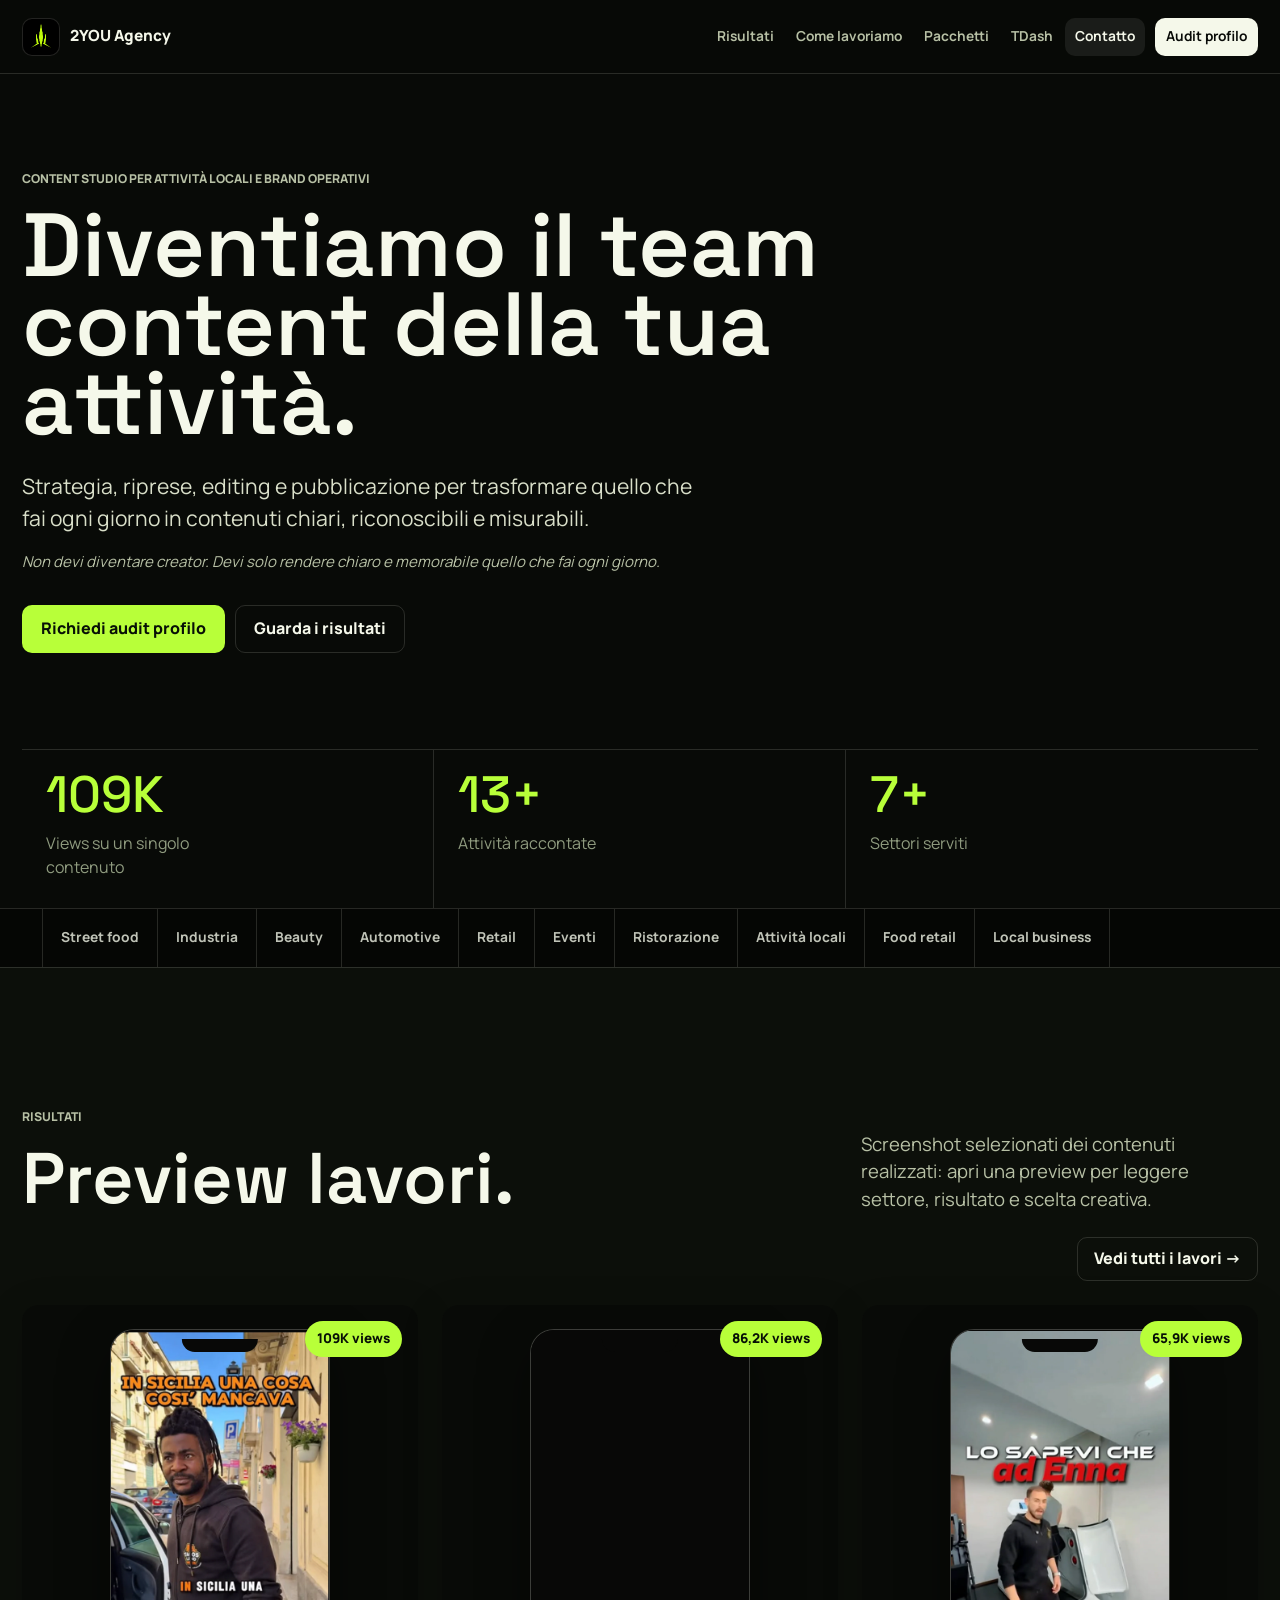
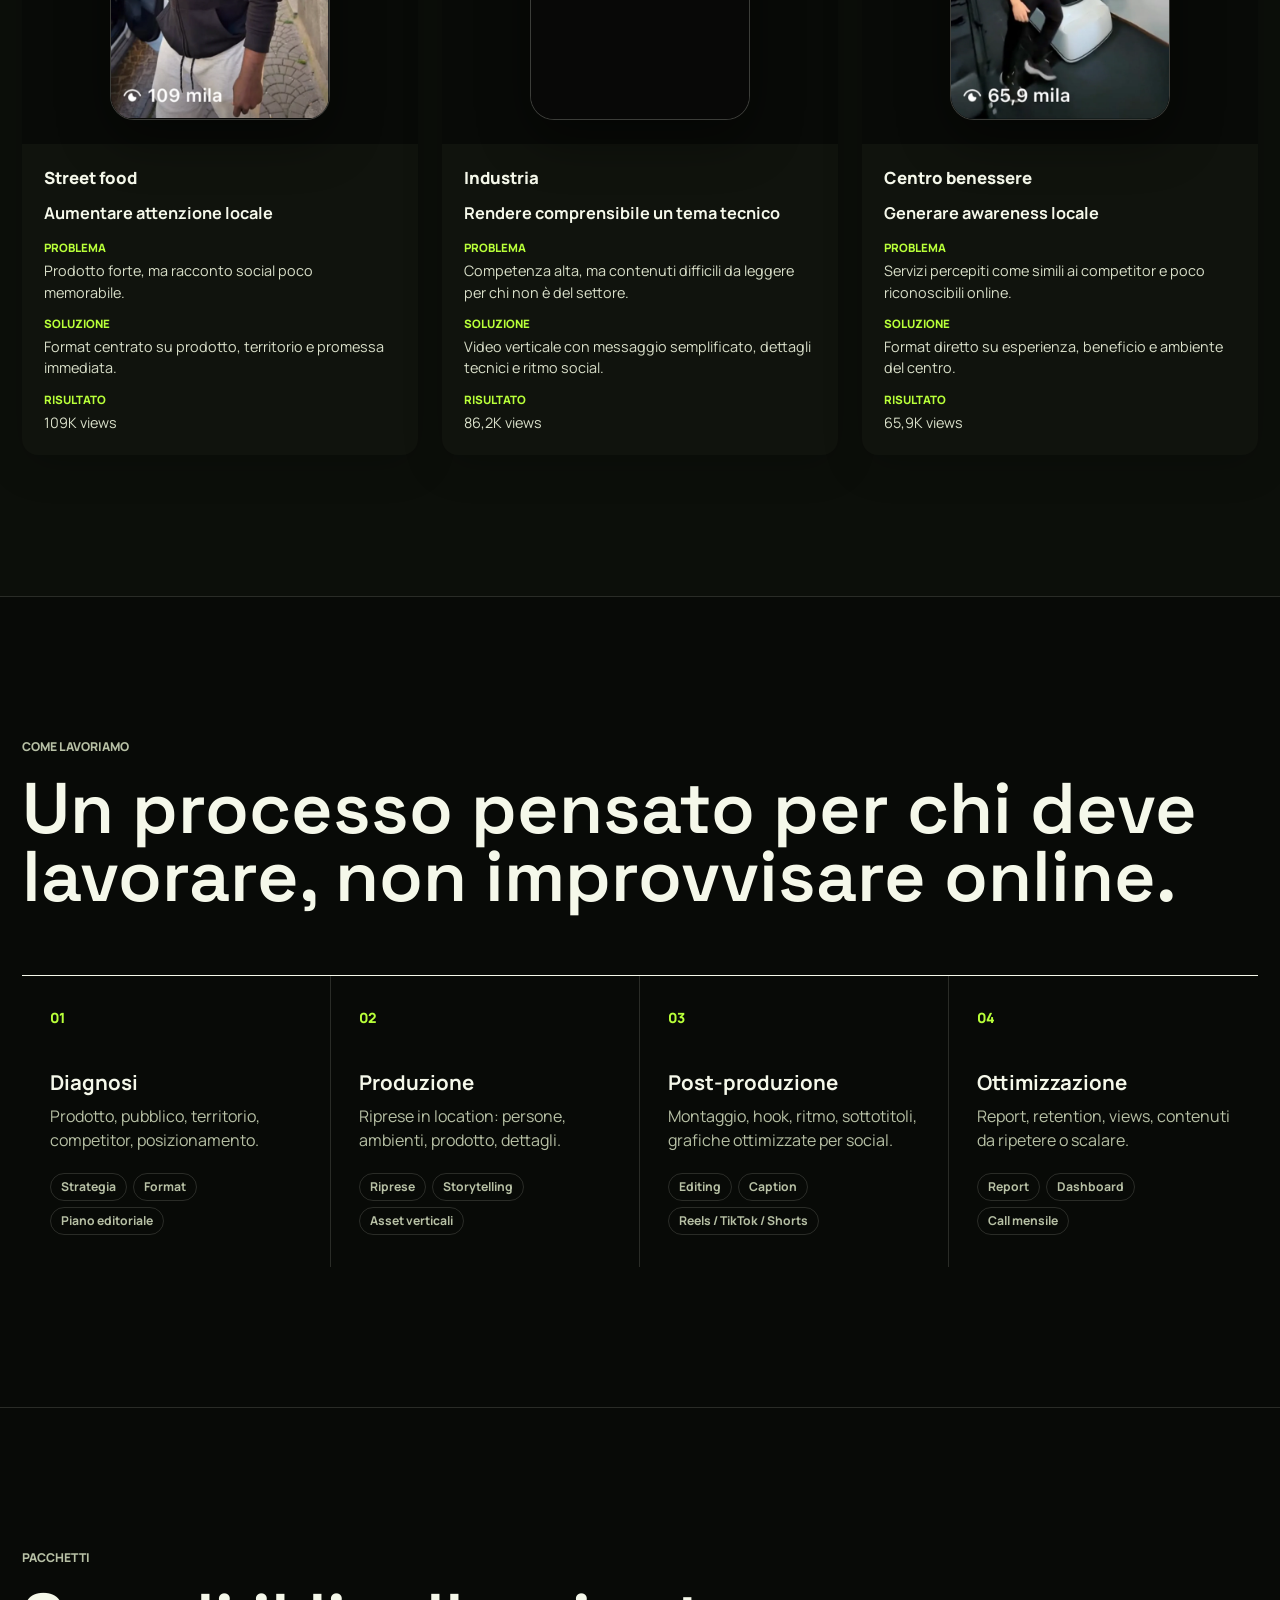
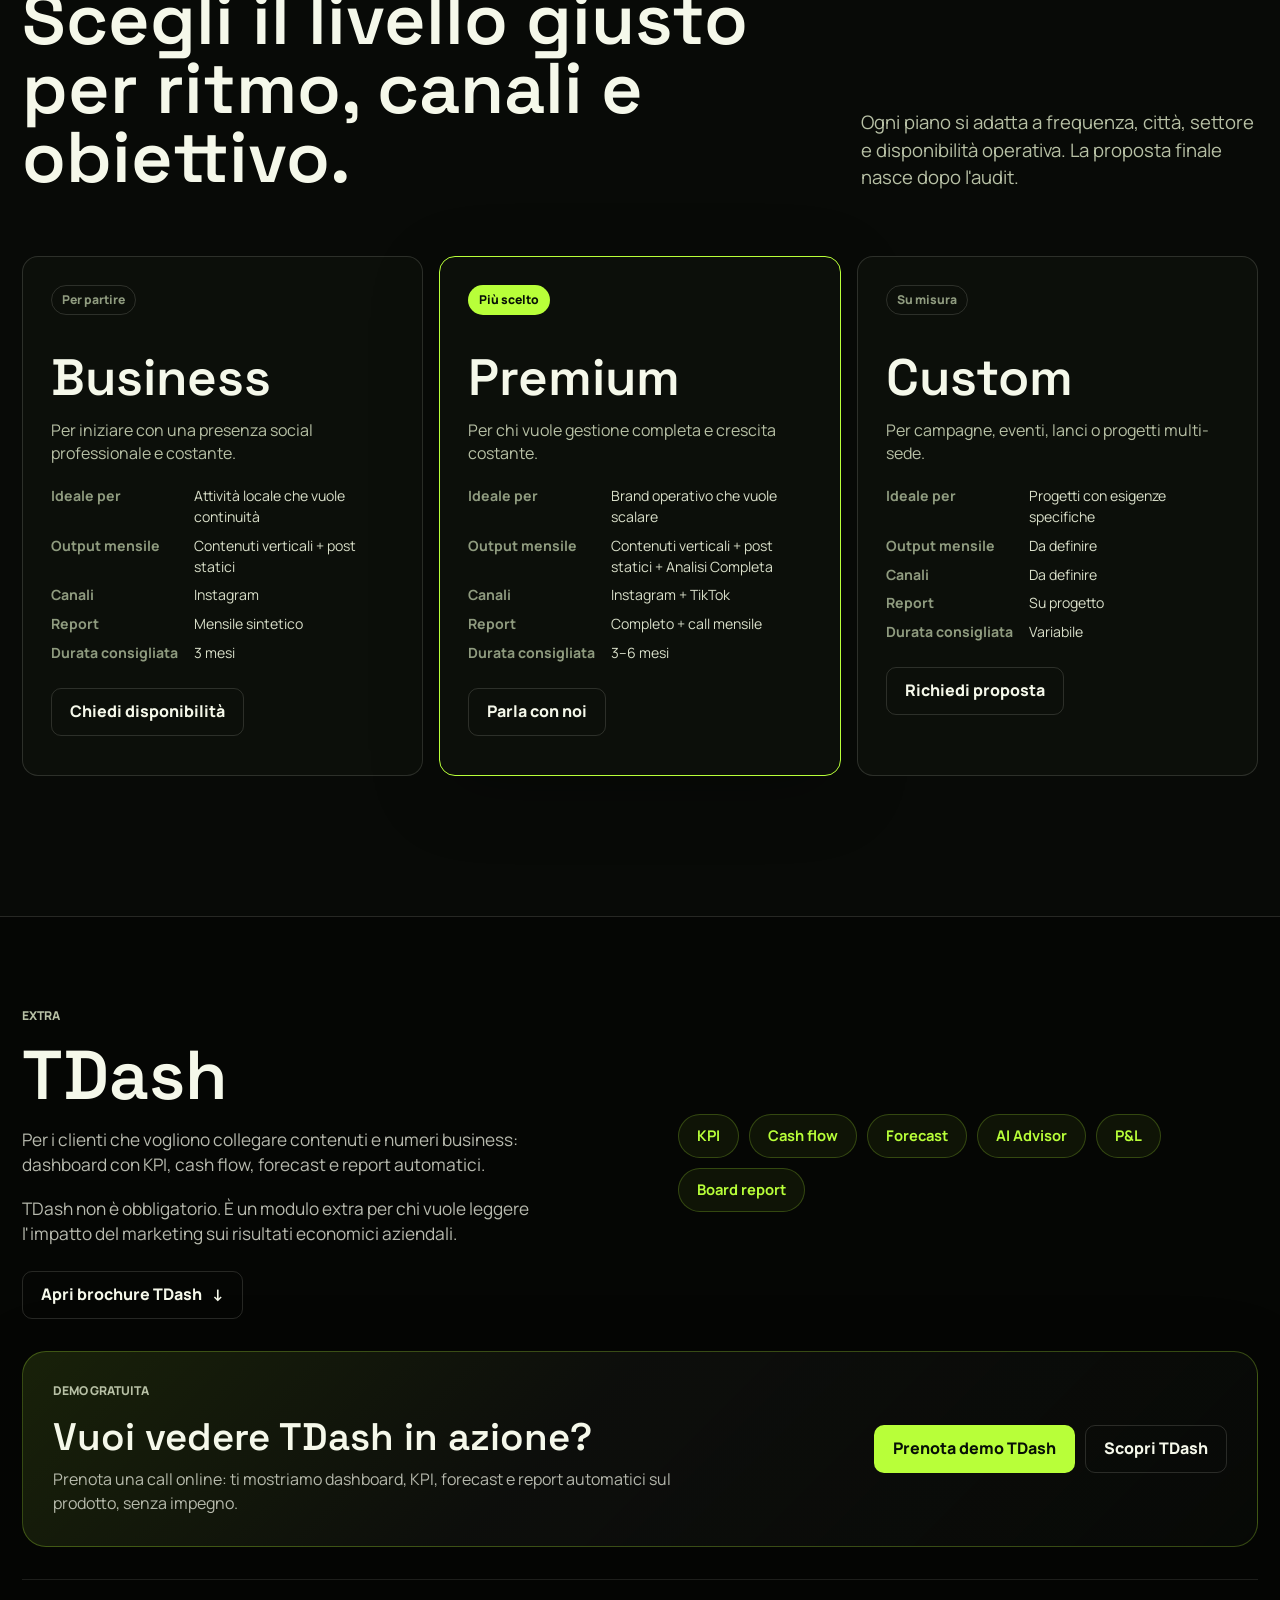
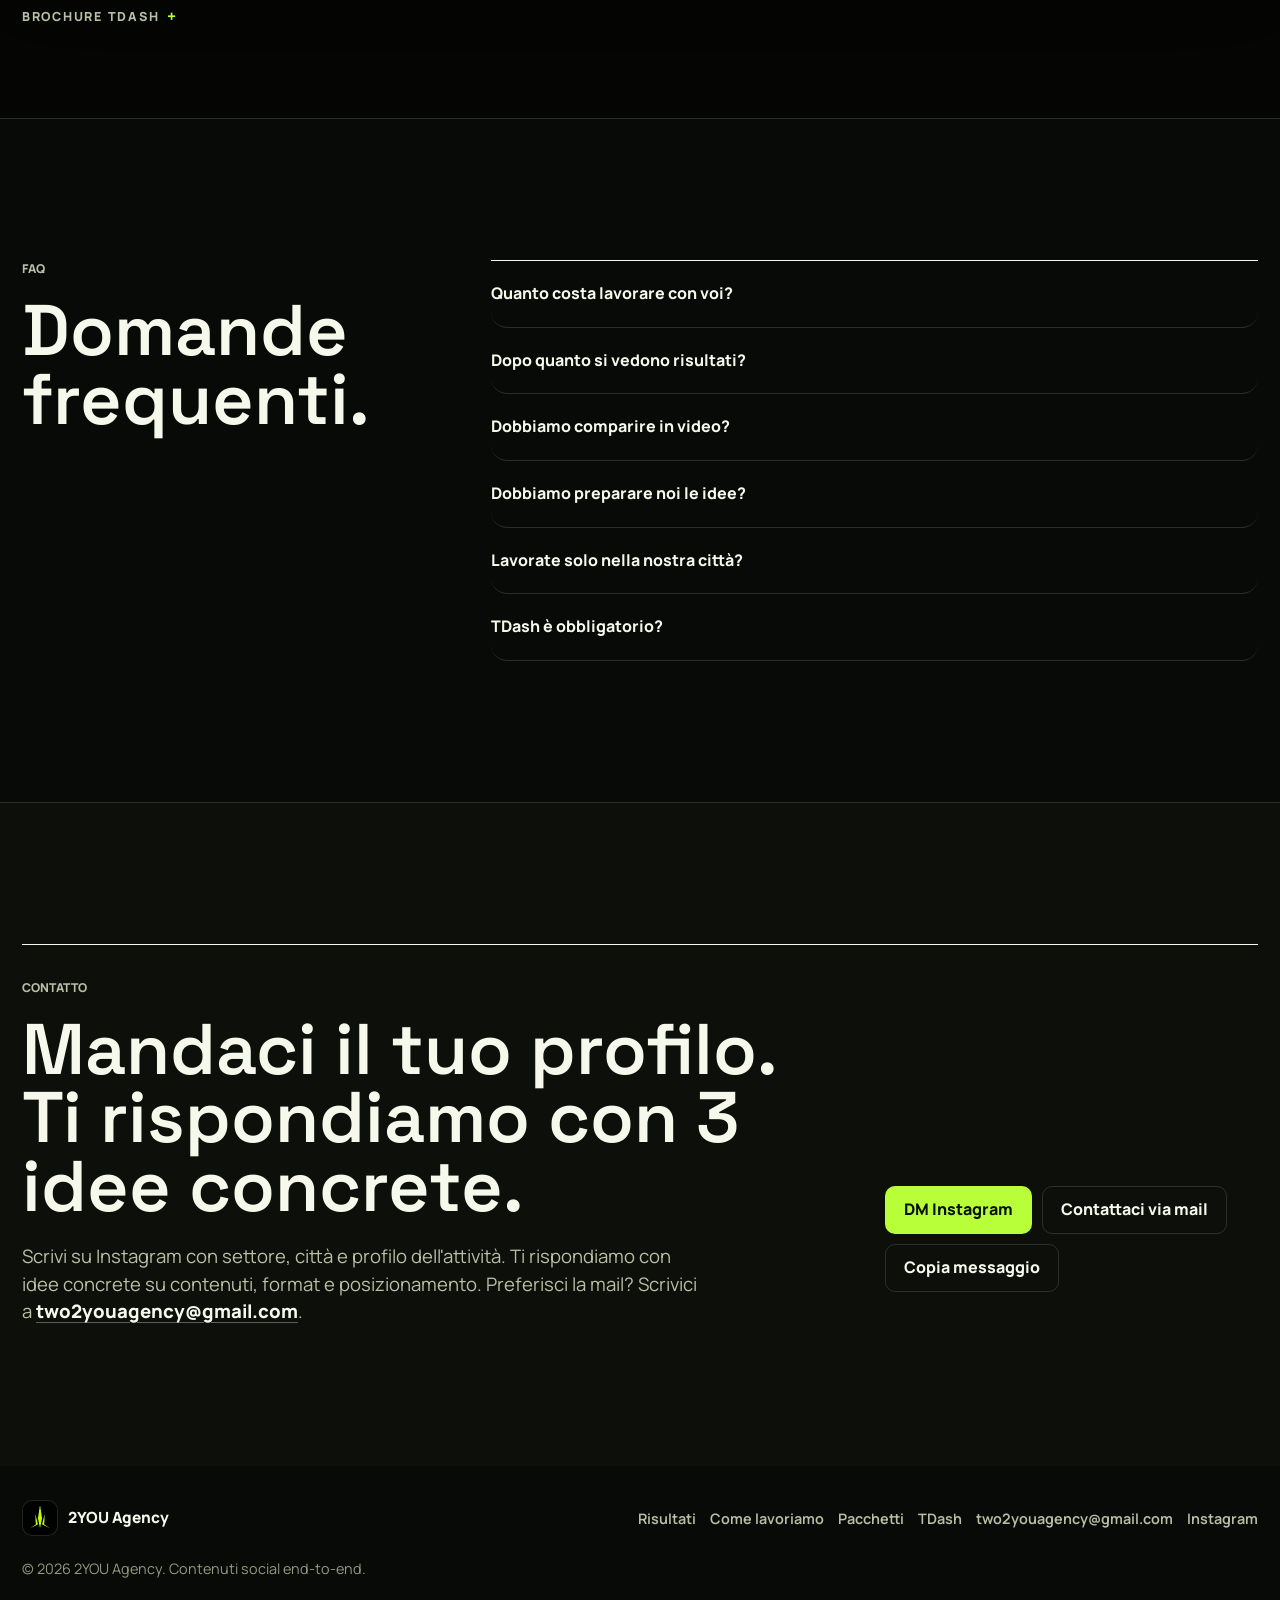
==== commit c0242efd: "improvements" ====
--- a/site/index.html
+++ b/site/index.html
@@ -229,7 +229,9 @@
               l'impatto del marketing sui risultati economici aziendali.
             </p>
             <div class="tdash-mini-actions">
-              <a class="button button-secondary" href="#contatto">Scopri TDash</a>
+              <button class="button button-secondary" type="button" data-brochure-toggle>
+                Apri brochure TDash
+              </button>
             </div>
           </div>
           <div class="tdash-mini-pills" aria-hidden="true">
@@ -242,8 +244,23 @@
           </div>
         </div>
 
-        <details class="tdash-brochure-toggle section-shell">
-          <summary>Apri brochure TDash</summary>
+        <div class="section-shell tdash-demo-card">
+          <div>
+            <p class="section-label">Demo gratuita</p>
+            <h3>Vuoi vedere TDash in azione?</h3>
+            <p>
+              Prenota una call online: ti mostriamo dashboard, KPI, forecast e report automatici
+              sul prodotto, senza impegno.
+            </p>
+          </div>
+          <div class="tdash-demo-actions">
+            <a class="button button-primary" href="mailto:two2youagency@gmail.com?subject=Demo%20gratuita%20TDash&body=Ciao%202YOU%2C%0A%0Avorrei%20prenotare%20una%20demo%20gratuita%20online%20di%20TDash.%0A%0AAzienda%3A%20%0ARuolo%3A%20%0AGiorni%2Forari%20preferiti%3A%20%0AObiettivo%20principale%3A%20">Prenota demo TDash</a>
+            <a class="button button-secondary" href="#contatto">Scopri TDash</a>
+          </div>
+        </div>
+
+        <details class="tdash-brochure-toggle section-shell" data-brochure-details>
+          <summary>Brochure TDash</summary>
           <div class="brochure-module">
             <div class="brochure-copy">
               <p class="section-label">Brochure TDash</p>
@@ -257,7 +274,7 @@
                   <span aria-hidden="true">&larr;</span>
                 </button>
                 <button class="reader-page-button" type="button" aria-label="Ingrandisci pagina brochure TDash" data-brochure-zoom-open>
-                  <img src="assets/tdash/pages/tdash-page-01.webp" alt="Brochure TDash pagina 1" width="1300" height="732" loading="lazy" decoding="async" data-brochure-page>
+                  <img src="assets/tdash/pages/tdash-page-01.webp" alt="Brochure TDash pagina 1" width="2600" height="1464" loading="lazy" decoding="async" data-brochure-page>
                 </button>
                 <button class="reader-arrow reader-arrow-next" type="button" aria-label="Pagina successiva brochure" data-brochure-next>
                   <span aria-hidden="true">&rarr;</span>
@@ -274,7 +291,7 @@
                 <button class="brochure-zoom-close" type="button" aria-label="Chiudi brochure" data-brochure-zoom-close>&times;</button>
               </div>
               <div class="brochure-zoom-stage">
-                <img src="assets/tdash/pages/tdash-page-01.webp" alt="Brochure TDash pagina 1 ingrandita" width="1300" height="732" loading="lazy" decoding="async" data-brochure-zoom-image>
+                <img src="assets/tdash/pages/tdash-page-01.webp" alt="Brochure TDash pagina 1 ingrandita" width="2600" height="1464" loading="lazy" decoding="async" data-brochure-zoom-image>
               </div>
               <div class="brochure-zoom-controls">
                 <button type="button" data-brochure-zoom-prev>Indietro</button>
--- a/site/styles.css
+++ b/site/styles.css
@@ -875,6 +875,14 @@
   margin-top: 24px;
 }
 
+.tdash-mini-actions [data-brochure-toggle] {
+  gap: 10px;
+}
+
+.tdash-mini-actions [data-brochure-toggle]::after {
+  content: "\2193";
+}
+
 .tdash-mini-pills {
   display: flex;
   flex-wrap: wrap;
@@ -891,6 +899,45 @@
   font-weight: 700;
 }
 
+.tdash-demo-card {
+  display: grid;
+  grid-template-columns: minmax(0, 1fr) auto;
+  gap: clamp(18px, 3vw, 32px);
+  align-items: center;
+  margin-top: 32px;
+  border: 1px solid rgba(184, 255, 57, 0.26);
+  border-radius: var(--radius-lg);
+  padding: clamp(20px, 3vw, 30px);
+  background: linear-gradient(135deg, rgba(184, 255, 57, 0.11), rgba(245, 248, 234, 0.035) 44%, rgba(8, 10, 7, 0.86));
+  box-shadow: 0 24px 80px rgba(0, 0, 0, 0.24);
+}
+
+.tdash-demo-card h3 {
+  margin: 0;
+  color: var(--ink);
+  font-family: var(--font-display);
+  font-size: clamp(1.65rem, 3vw, 3rem);
+  font-weight: 600;
+  line-height: 1;
+}
+
+.tdash-demo-card p:not(.section-label) {
+  max-width: 680px;
+  margin: 12px 0 0;
+  color: rgba(245, 248, 234, 0.72);
+}
+
+.tdash-demo-actions {
+  display: flex;
+  flex-wrap: wrap;
+  gap: 10px;
+  justify-content: end;
+}
+
+.tdash-demo-actions .button {
+  white-space: nowrap;
+}
+
 .tdash-brochure-toggle {
   margin-top: 32px;
   border-top: 1px solid rgba(245, 248, 234, 0.1);
@@ -898,12 +945,34 @@
 }
 
 .tdash-brochure-toggle summary {
+  display: inline-flex;
+  align-items: center;
+  gap: 8px;
+  padding: 0;
+  color: var(--muted-strong);
   cursor: pointer;
   list-style: none;
-  padding: 8px 0;
-  color: var(--accent-dark);
-  font-size: 0.9rem;
-  font-weight: 700;
+  font-size: 0.78rem;
+  font-weight: 800;
+  letter-spacing: 0.14em;
+  text-transform: uppercase;
+  transition: color 170ms ease;
+}
+
+.tdash-brochure-toggle summary::after {
+  color: var(--accent);
+  content: "+";
+  font-size: 1rem;
+  letter-spacing: 0;
+}
+
+.tdash-brochure-toggle[open] summary::after {
+  content: "\2212";
+}
+
+.tdash-brochure-toggle summary:hover,
+.tdash-brochure-toggle summary:focus-visible {
+  color: var(--ink);
 }
 
 .tdash-brochure-toggle summary::-webkit-details-marker,
@@ -1004,8 +1073,12 @@
   border-radius: var(--radius-sm);
   padding: 0;
   background: transparent;
-  cursor: zoom-in;
+  cursor: default;
   line-height: 0;
+}
+
+.reader-page-button:disabled {
+  opacity: 1;
 }
 
 .reader-frame img {
@@ -1216,7 +1289,8 @@
 }
 
 .brochure-zoom {
-  z-index: 520;
+  z-index: 800;
+  overflow: hidden;
   place-items: center;
   padding: clamp(12px, 2vw, 24px);
 }
@@ -1231,6 +1305,8 @@
   display: grid;
   width: min(100%, 1320px);
   max-height: 94vh;
+  min-width: 0;
+  grid-template-rows: auto minmax(0, 1fr) auto;
   gap: 12px;
   border: 1px solid rgba(245, 248, 234, 0.16);
   border-radius: var(--radius-lg);
@@ -1252,12 +1328,15 @@
 
 .brochure-zoom-stage {
   display: grid;
+  min-width: 0;
   min-height: 0;
   place-items: center;
   overflow: auto;
+  overscroll-behavior: contain;
   border: 1px solid var(--line);
   border-radius: var(--radius-sm);
   background: var(--paper-warm);
+  -webkit-overflow-scrolling: touch;
 }
 
 .brochure-zoom-stage img {
@@ -1345,8 +1424,13 @@
   }
 
   .site-header {
+    z-index: 600;
     min-height: var(--header-h);
     padding: 12px 16px;
+  }
+
+  body.is-menu-open .site-header {
+    background: var(--paper);
   }
 
   .brand img {
@@ -1355,31 +1439,50 @@
   }
 
   .nav-toggle {
+    position: relative;
+    z-index: 2;
     display: inline-flex;
     width: 44px;
     height: 44px;
+    flex: 0 0 auto;
   }
 
   .site-nav {
-    position: fixed;
-    top: var(--header-h);
+    position: absolute;
+    z-index: 1;
+    top: calc(100% + 1px);
     left: 0;
     right: 0;
-    bottom: 0;
-    display: none;
+    display: flex;
     flex-direction: column;
     align-items: stretch;
-    padding: 24px 20px;
-    background: rgba(8, 10, 7, 0.98);
+    height: calc(100vh - var(--header-h));
+    height: calc(100dvh - var(--header-h));
+    max-height: calc(100vh - var(--header-h));
+    max-height: calc(100dvh - var(--header-h));
+    border-bottom: 1px solid var(--line);
+    padding: 18px 16px calc(28px + env(safe-area-inset-bottom));
+    background: var(--paper);
+    box-shadow: 0 26px 70px rgba(0, 0, 0, 0.42);
     overflow-y: auto;
+    overscroll-behavior: contain;
+    opacity: 0;
+    pointer-events: none;
+    transform: translateY(-8px);
+    visibility: hidden;
+    transition: opacity 180ms ease, transform 180ms ease, visibility 180ms ease;
     -webkit-overflow-scrolling: touch;
   }
 
   .site-nav.is-open {
-    display: flex;
+    opacity: 1;
+    pointer-events: auto;
+    transform: translateY(0);
+    visibility: visible;
   }
 
   .site-nav a {
+    flex: 0 0 auto;
     min-height: 52px;
     justify-content: flex-start;
     border-bottom: 1px solid var(--line);
@@ -1675,6 +1778,20 @@
     font-size: 0.8rem;
   }
 
+  .tdash-demo-card {
+    grid-template-columns: 1fr;
+    margin-top: 24px;
+    border-radius: var(--radius-md);
+  }
+
+  .tdash-demo-actions {
+    justify-content: stretch;
+  }
+
+  .tdash-demo-actions .button {
+    width: 100%;
+  }
+
   .faq-layout {
     grid-template-columns: 1fr;
     gap: 28px;
@@ -1763,17 +1880,37 @@
     right: 14px;
   }
 
+  .reader-page-button:not(:disabled) {
+    cursor: zoom-in;
+  }
+
   .brochure-zoom {
-    padding: 8px;
+    width: 100%;
+    height: 100vh;
+    height: 100dvh;
+    align-items: stretch;
+    justify-items: stretch;
+    padding: max(8px, env(safe-area-inset-top)) 8px max(8px, env(safe-area-inset-bottom));
   }
 
   .brochure-zoom-panel {
-    max-height: 96vh;
+    width: 100%;
+    height: 100%;
+    max-height: none;
+    min-height: 0;
+    border-radius: var(--radius-md);
+  }
+
+  .brochure-zoom-stage {
+    place-items: start;
   }
 
   .brochure-zoom-stage img {
     width: max(760px, 100%);
+    max-width: none;
     max-height: none;
+    justify-self: start;
+    align-self: start;
   }
 
   .brochure-zoom-controls button {
